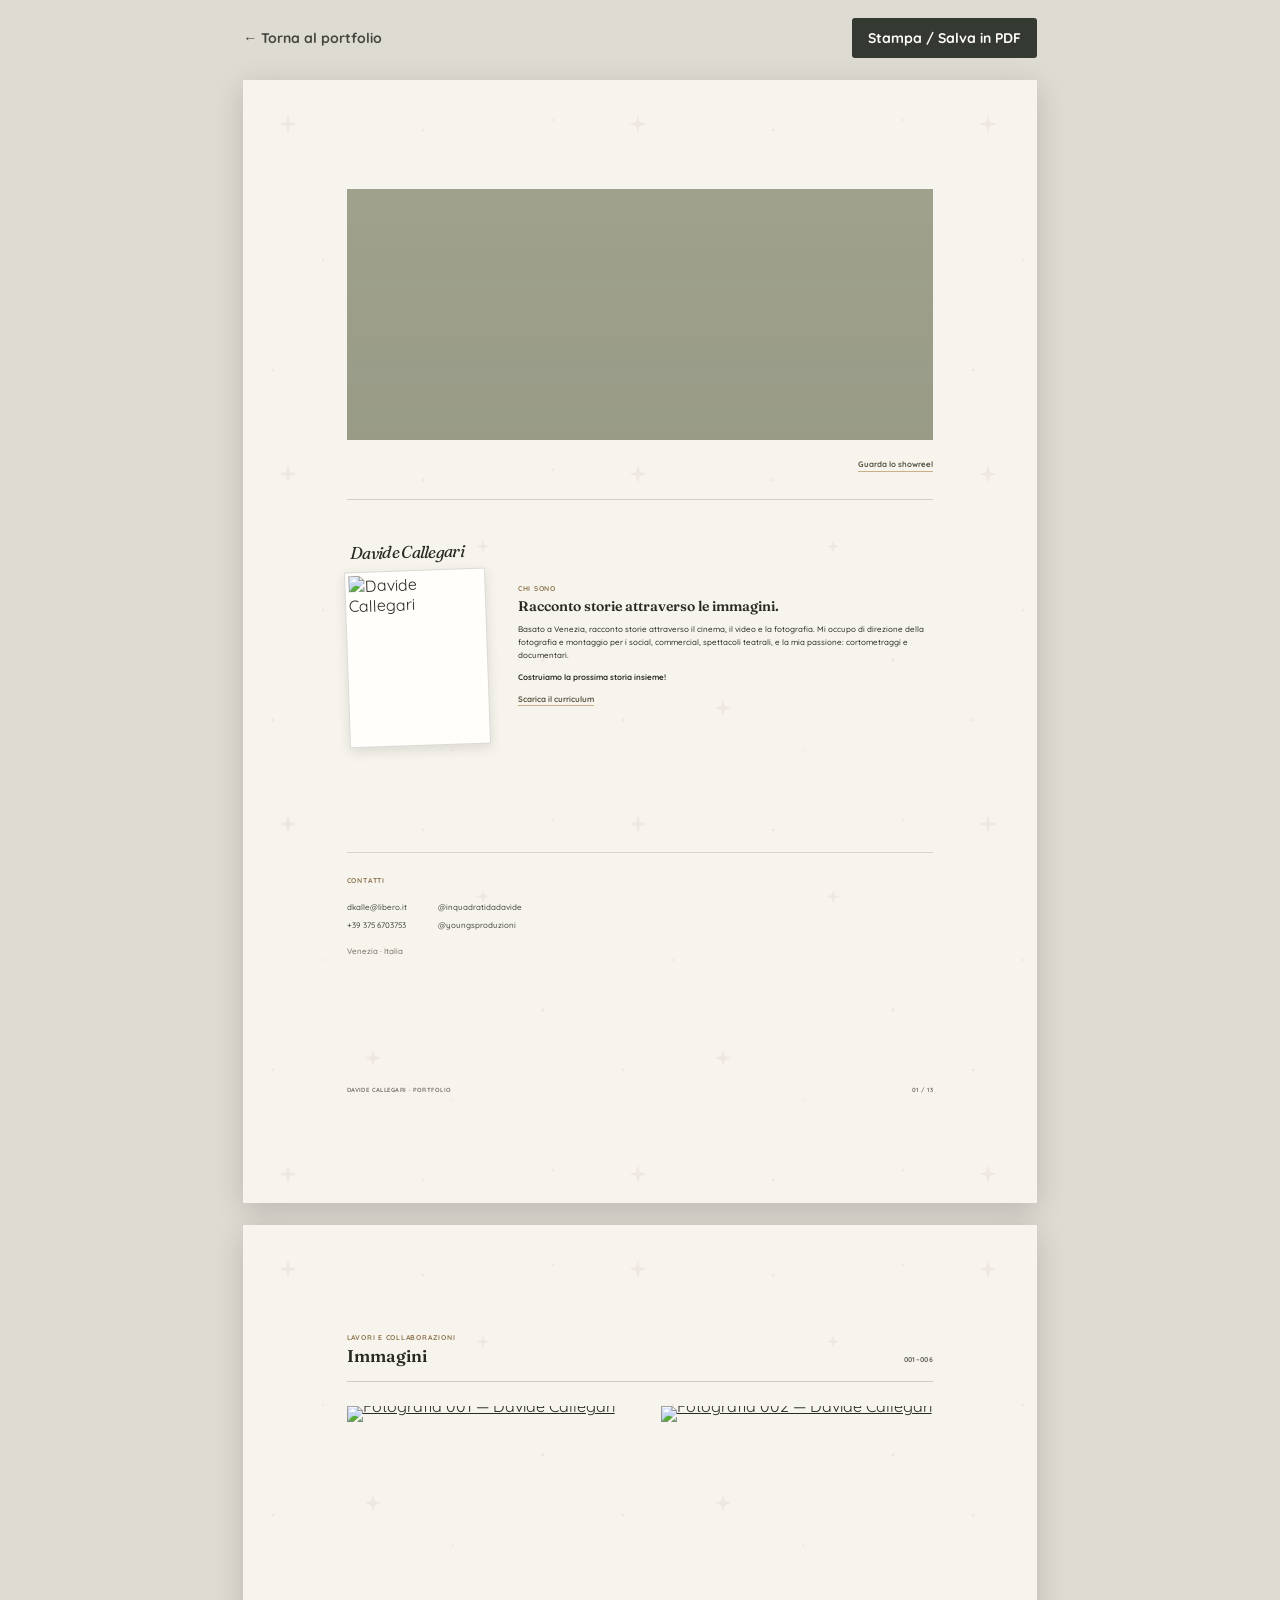
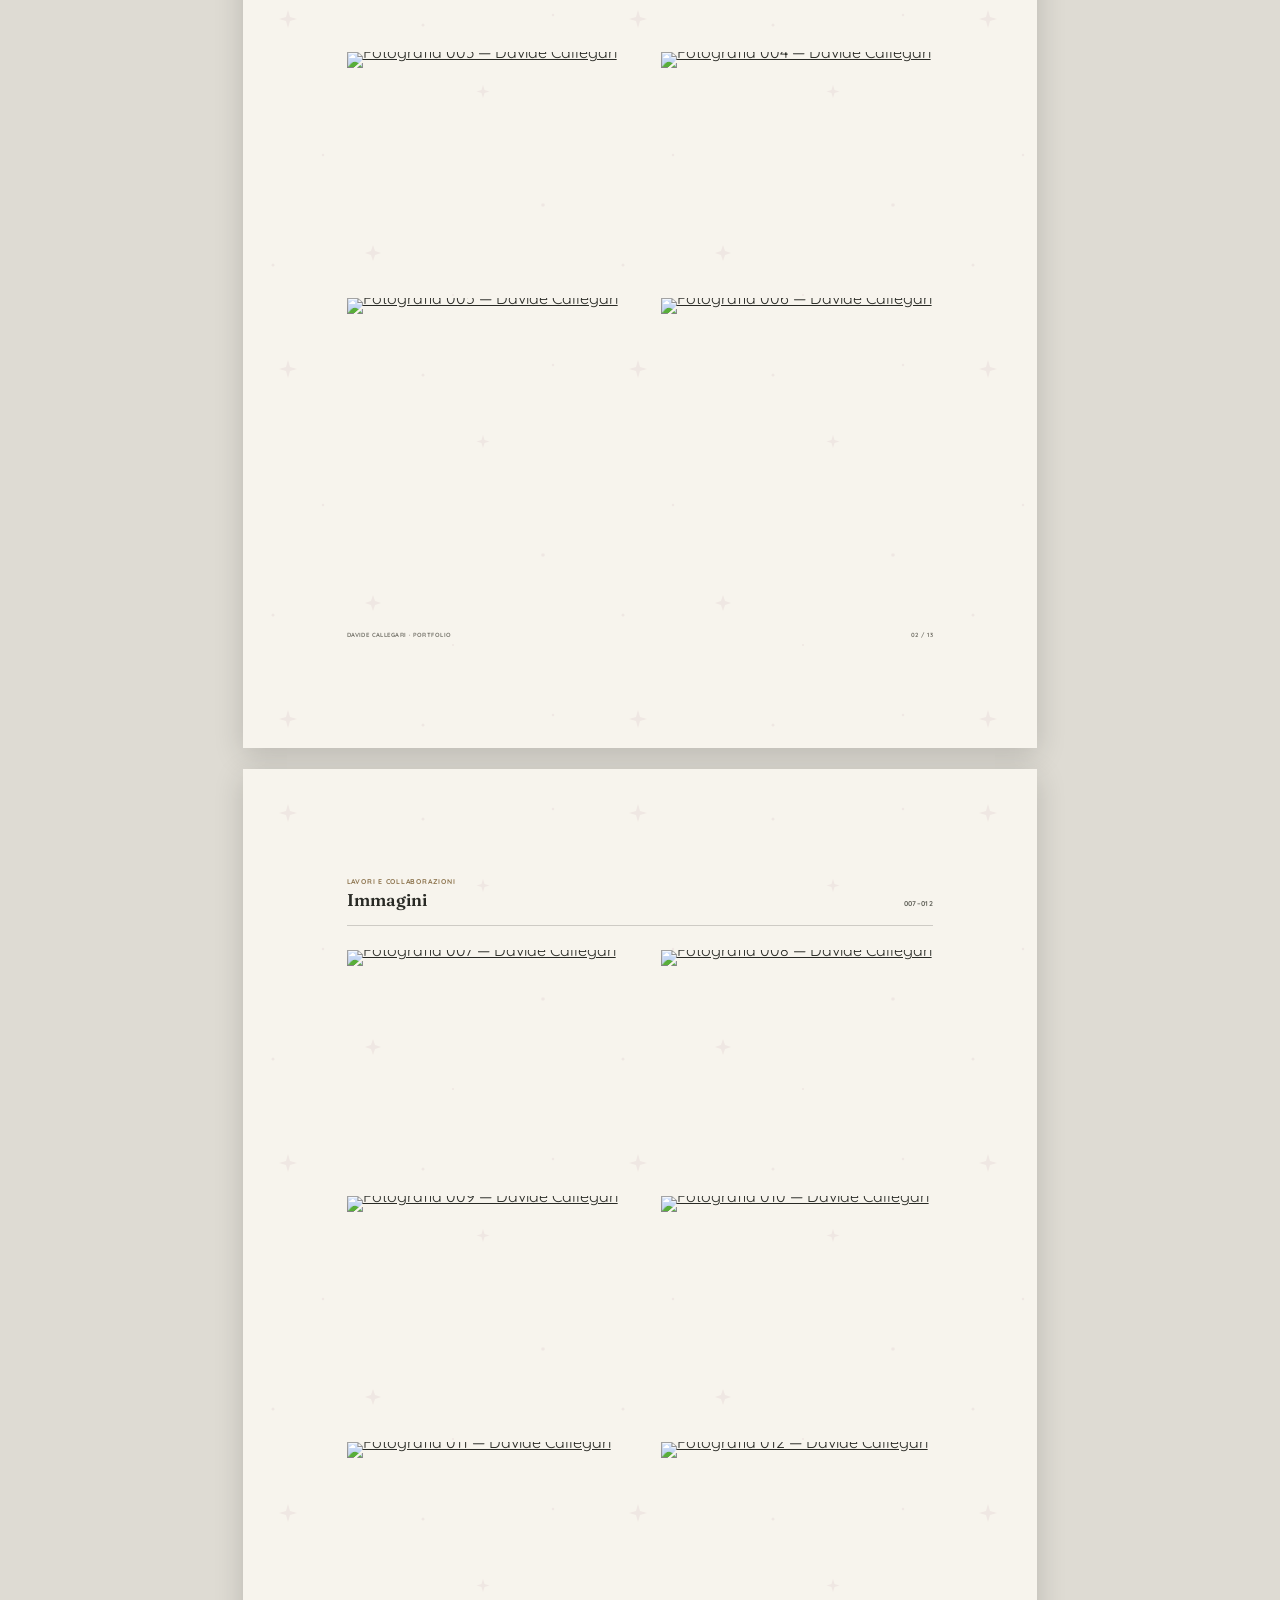
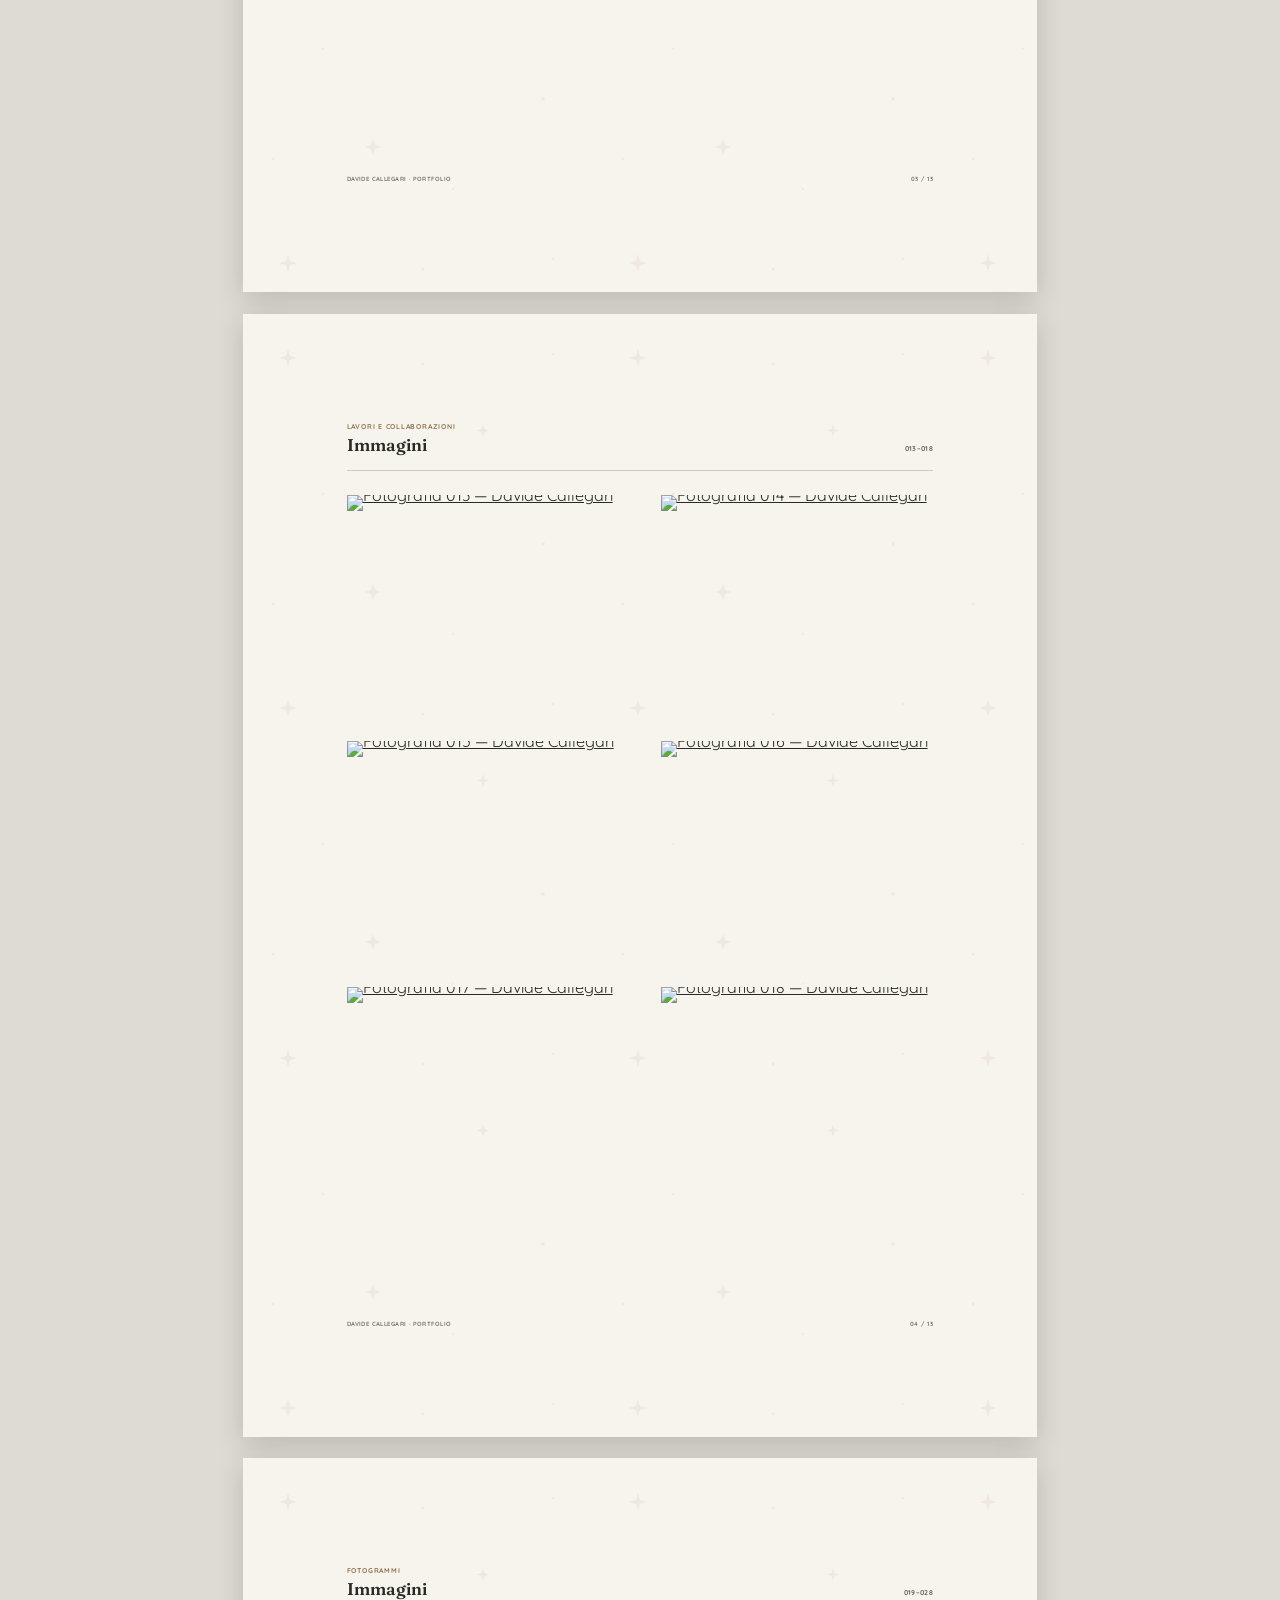
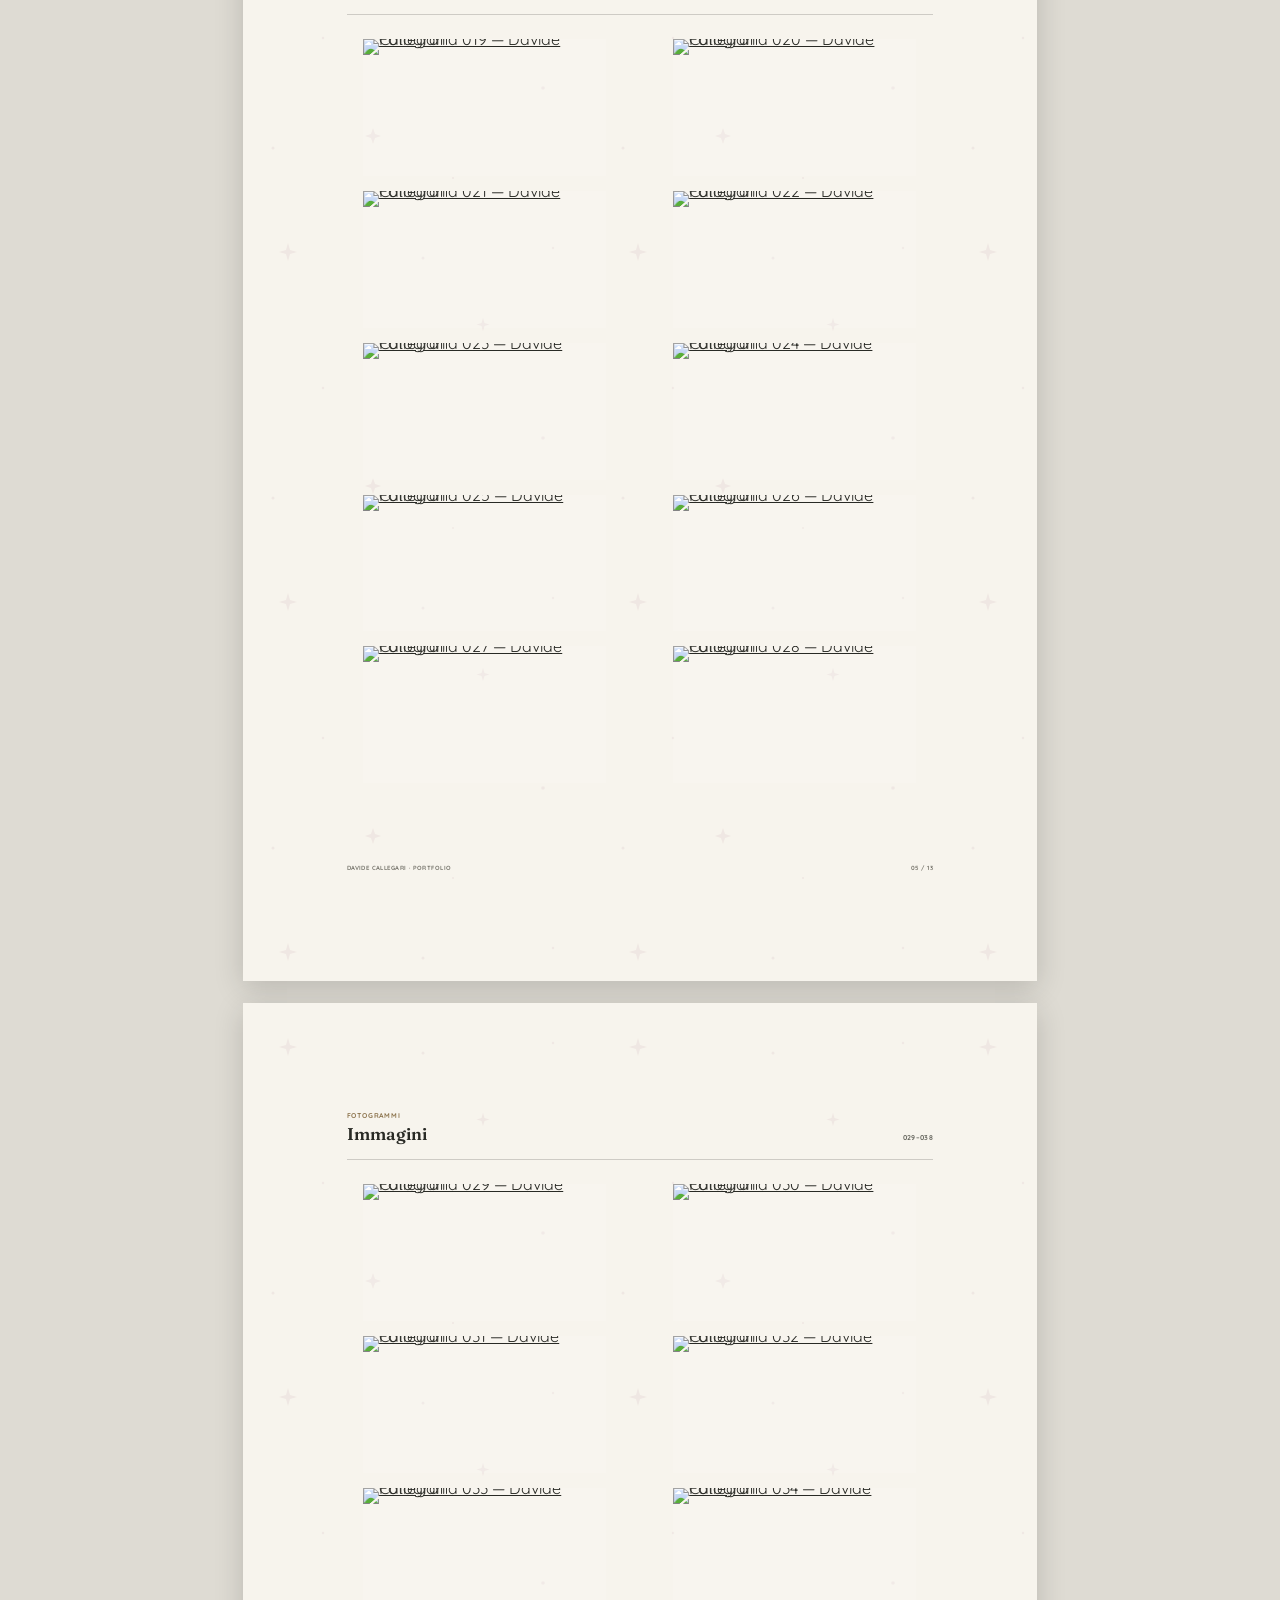
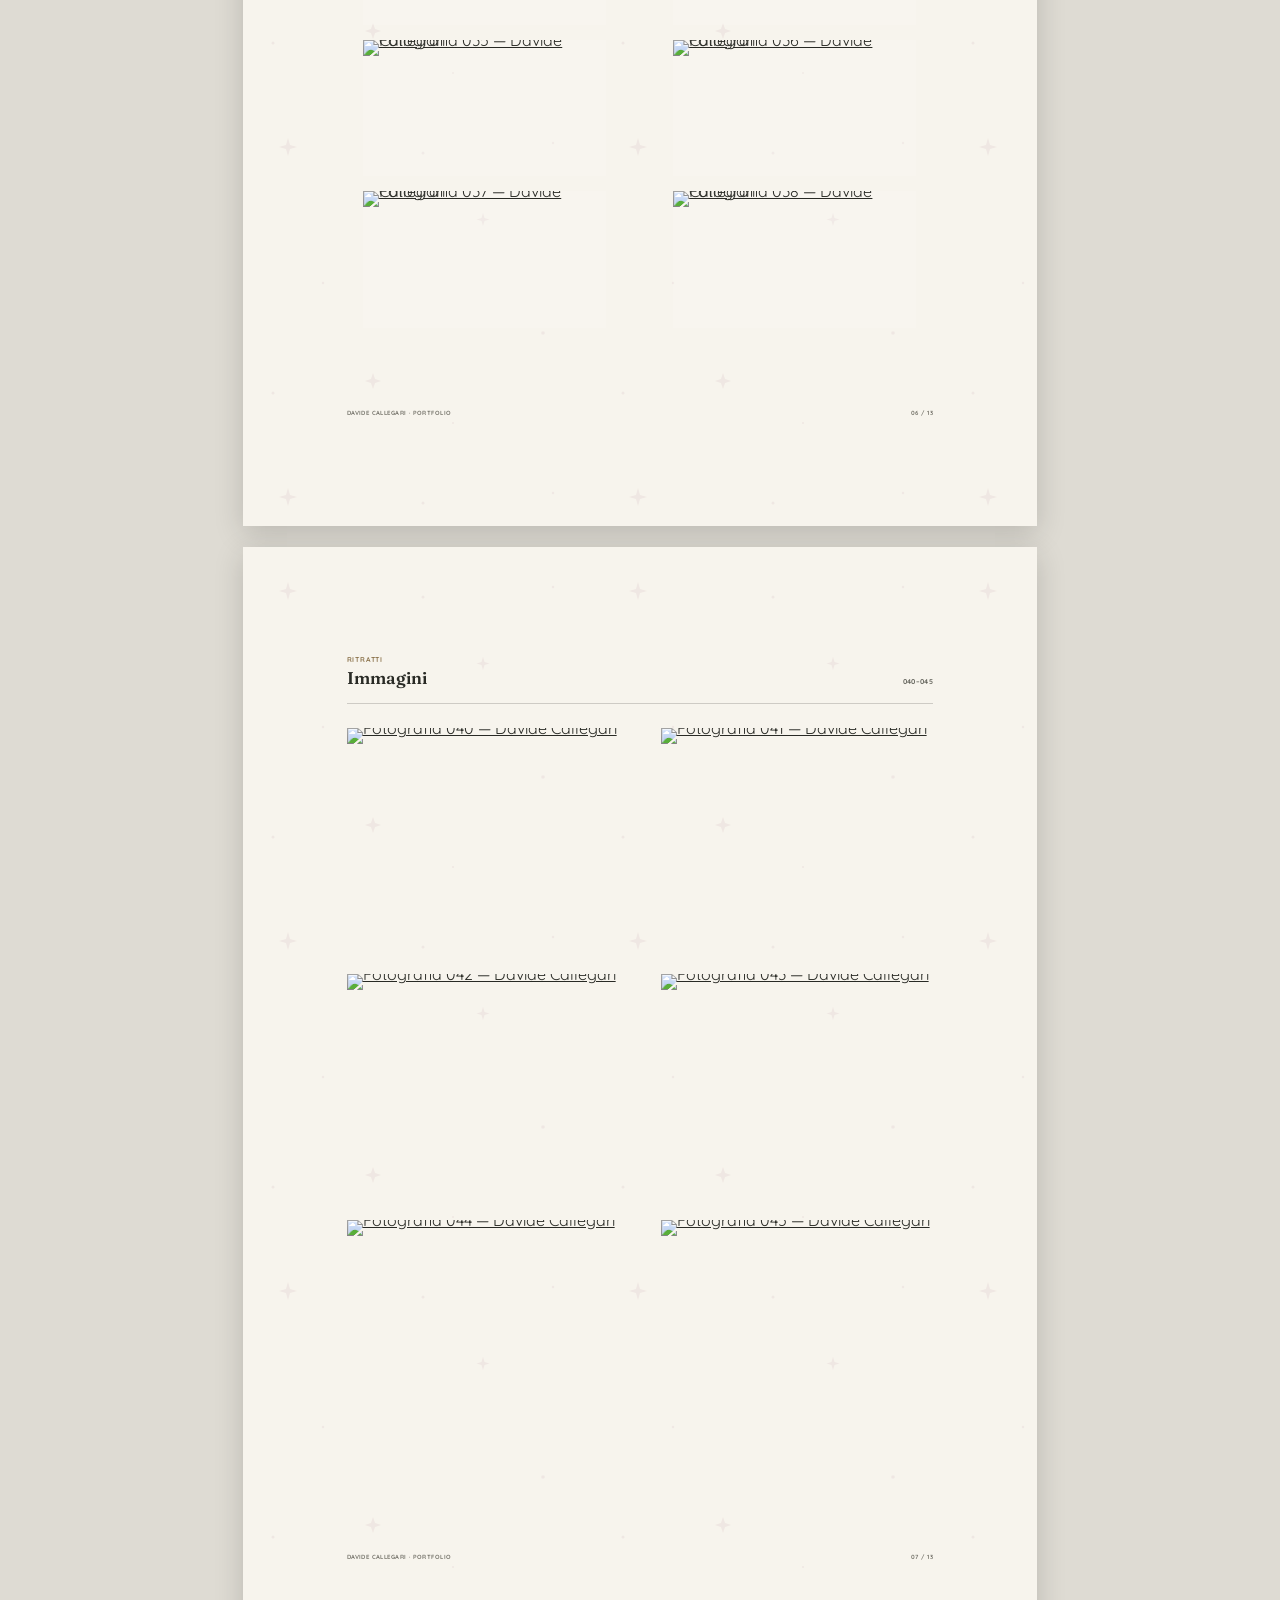
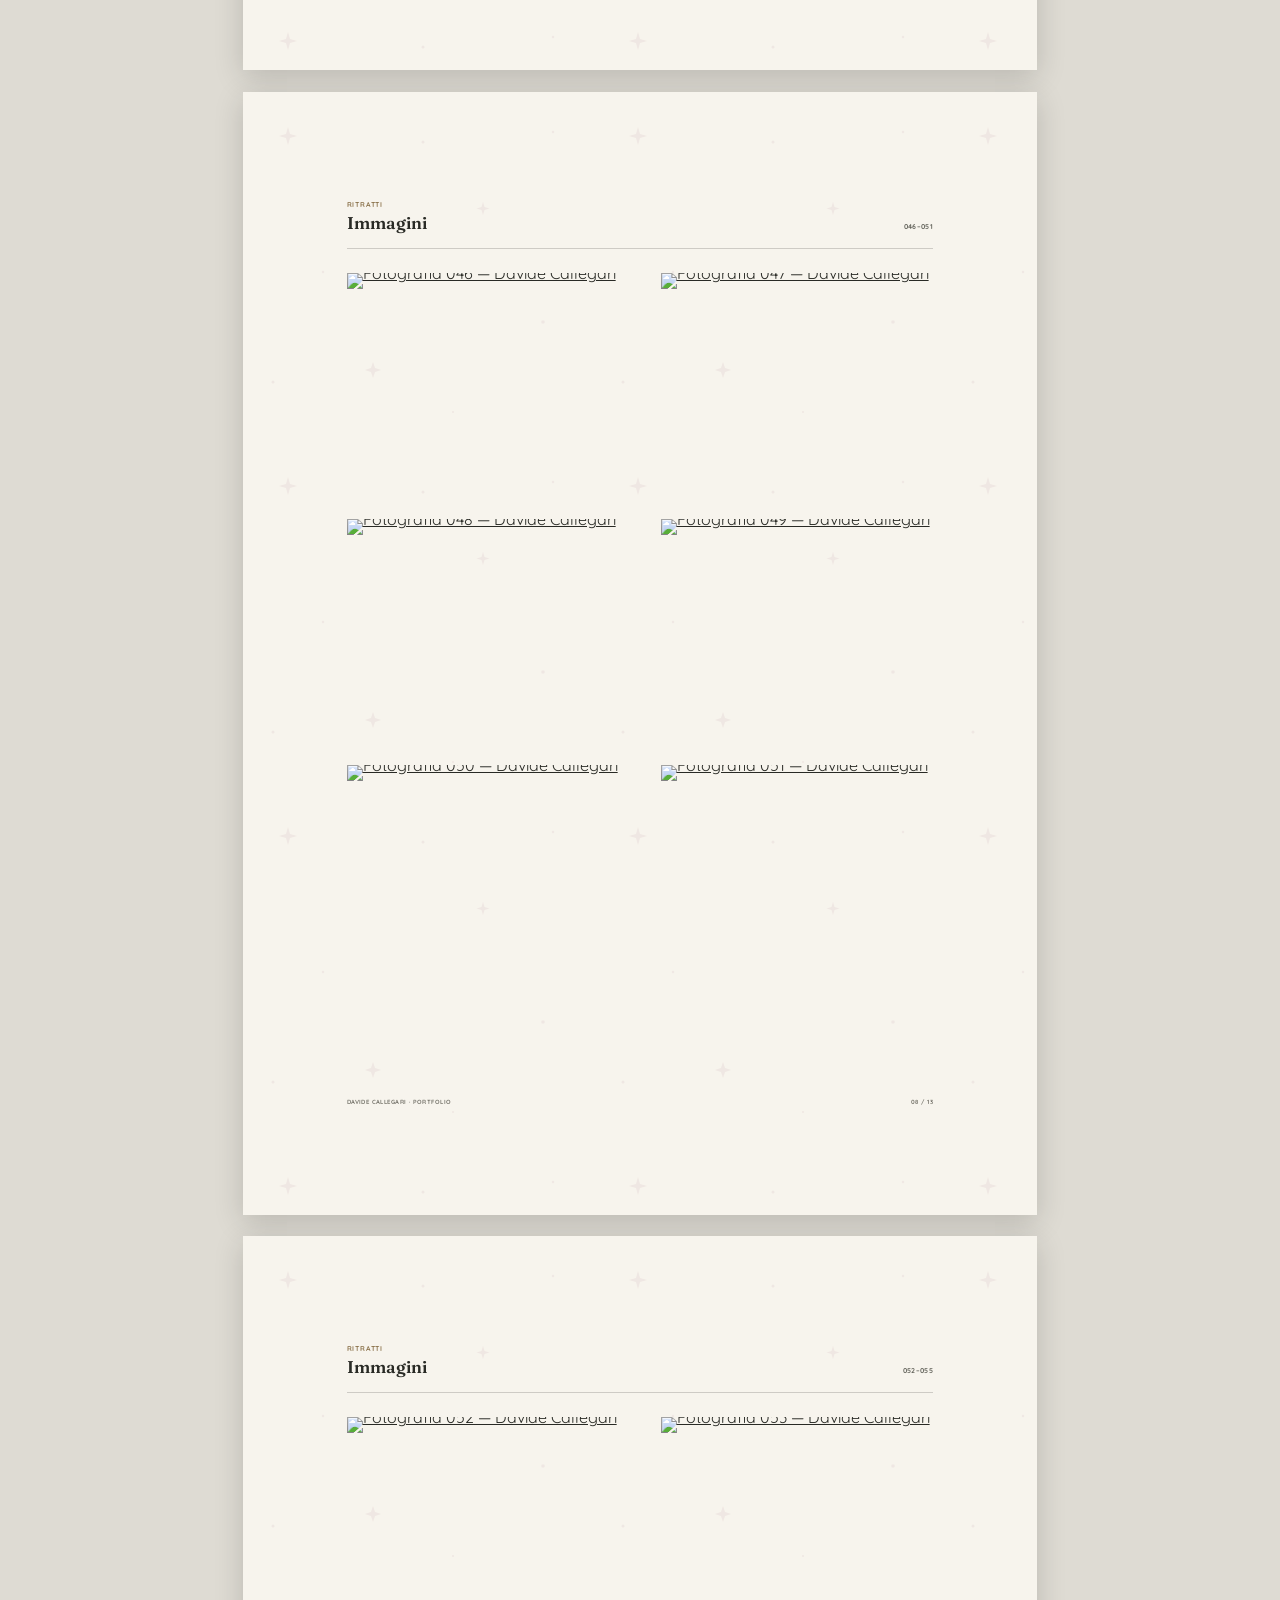
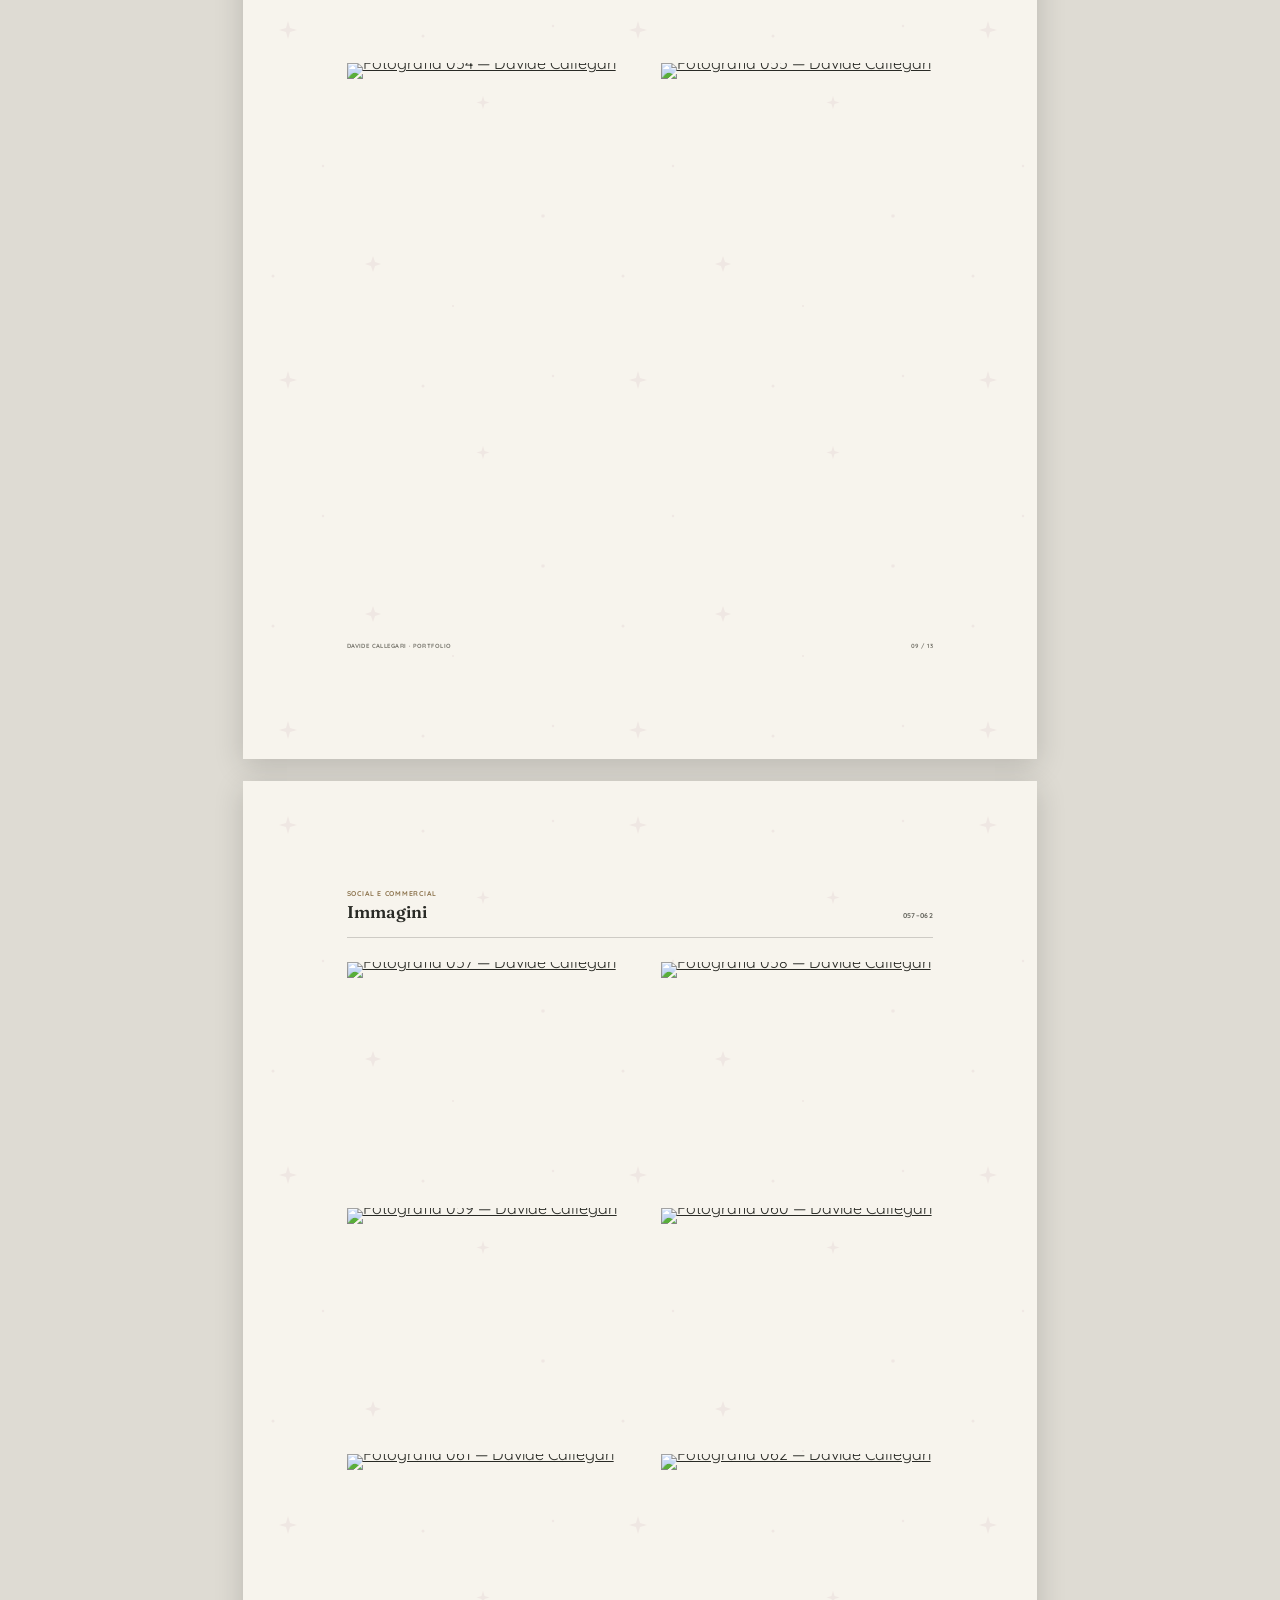
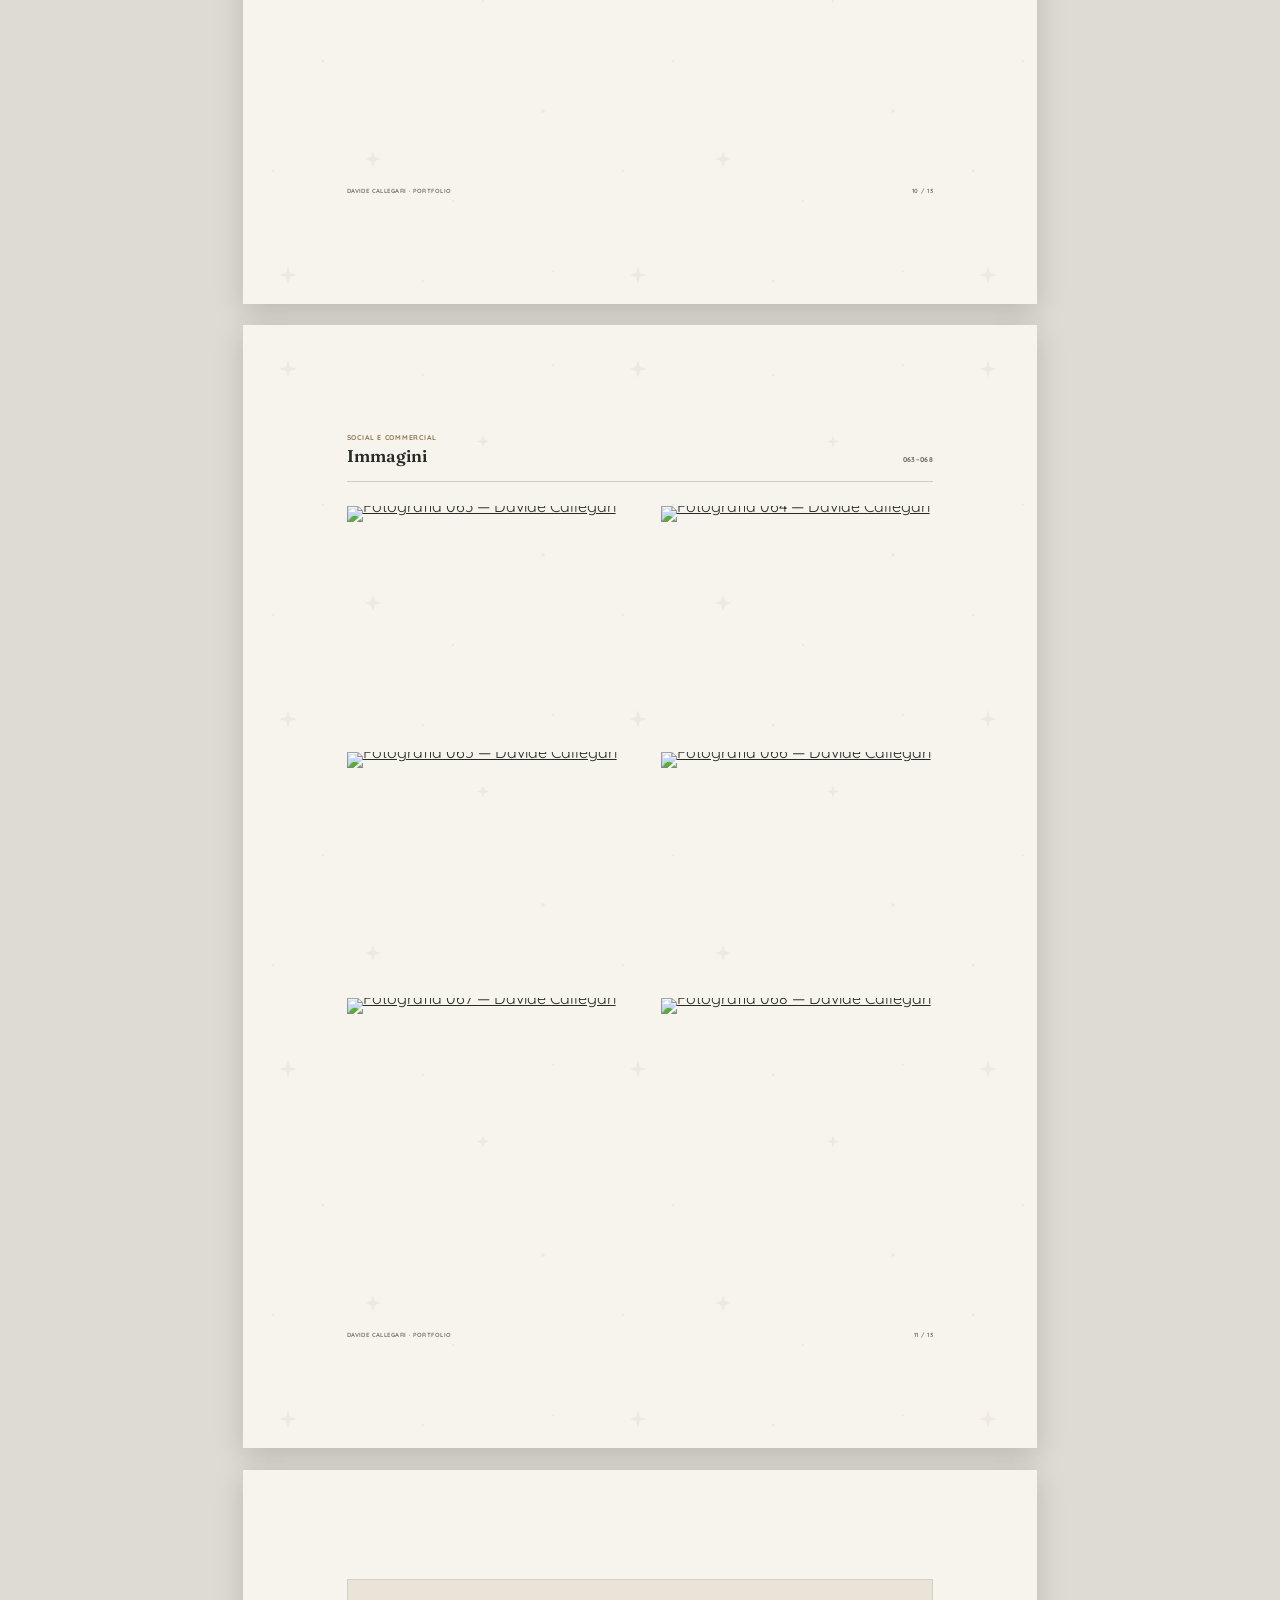
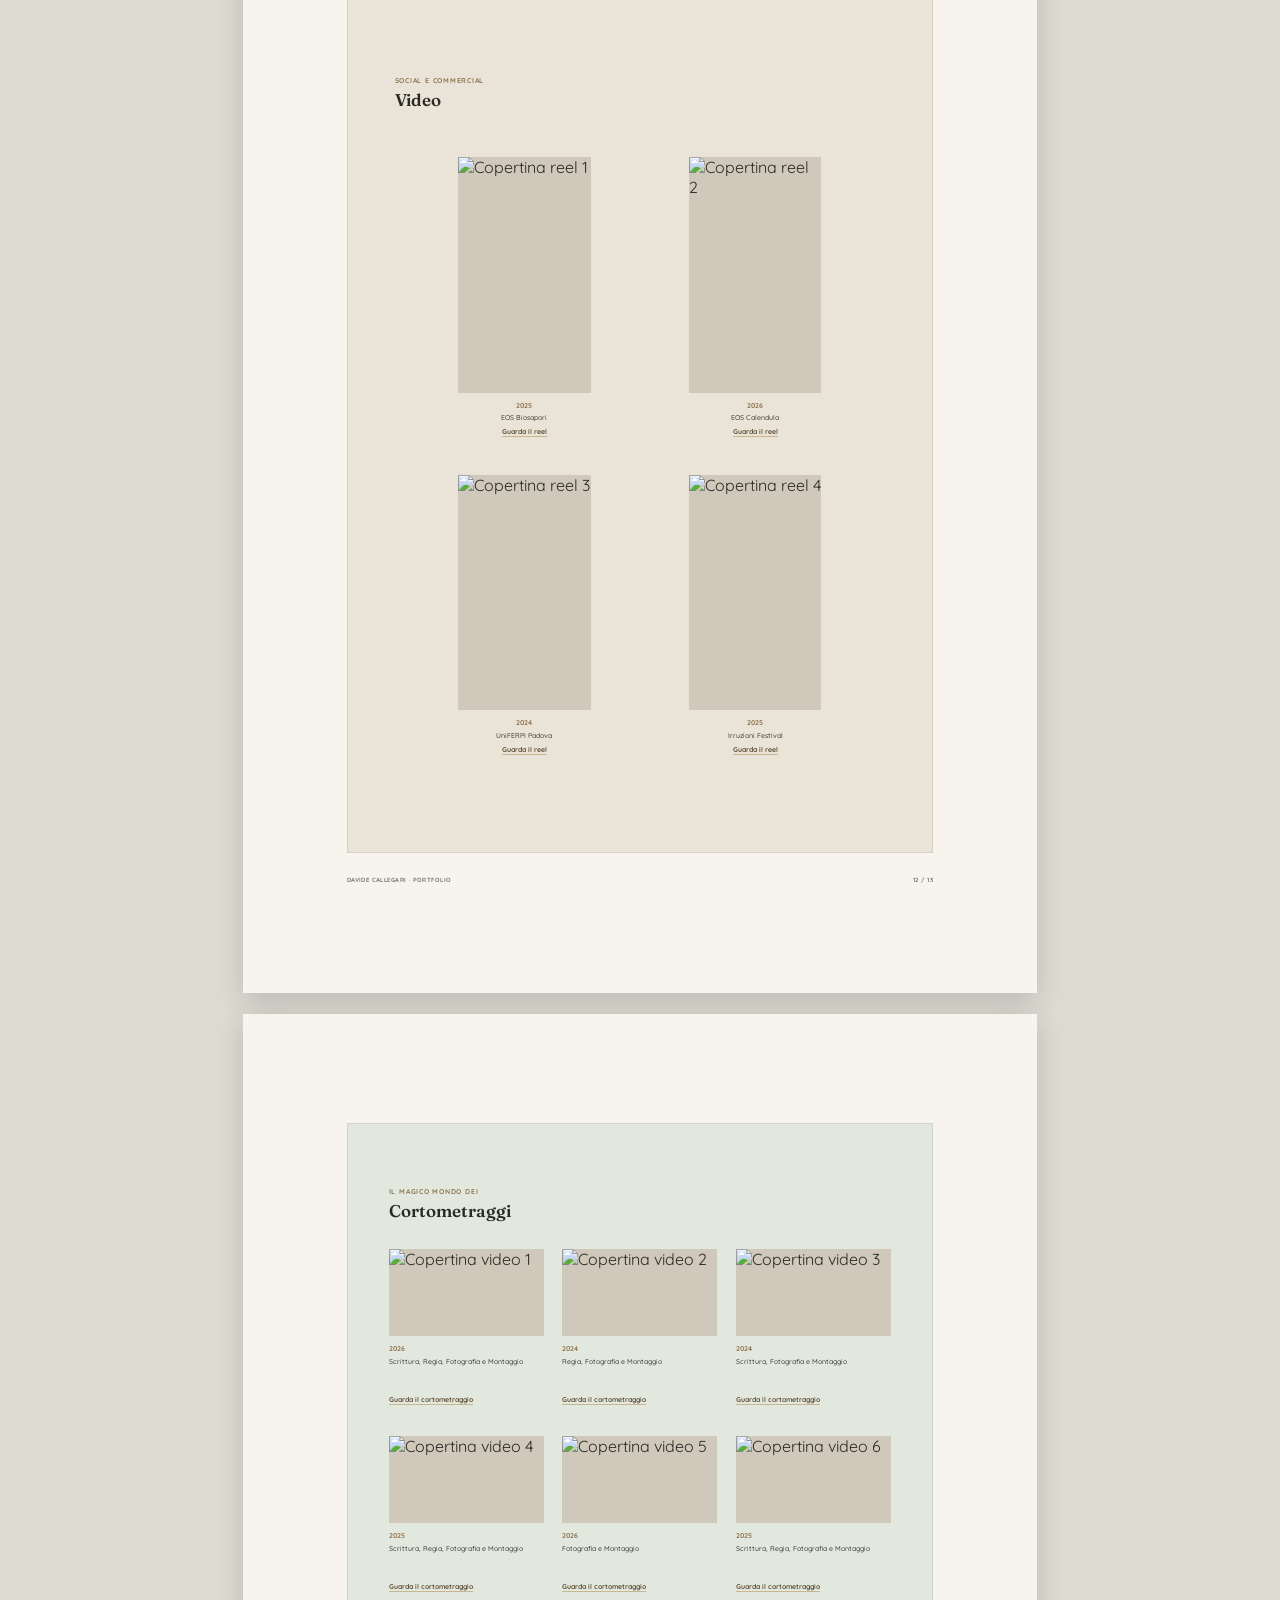
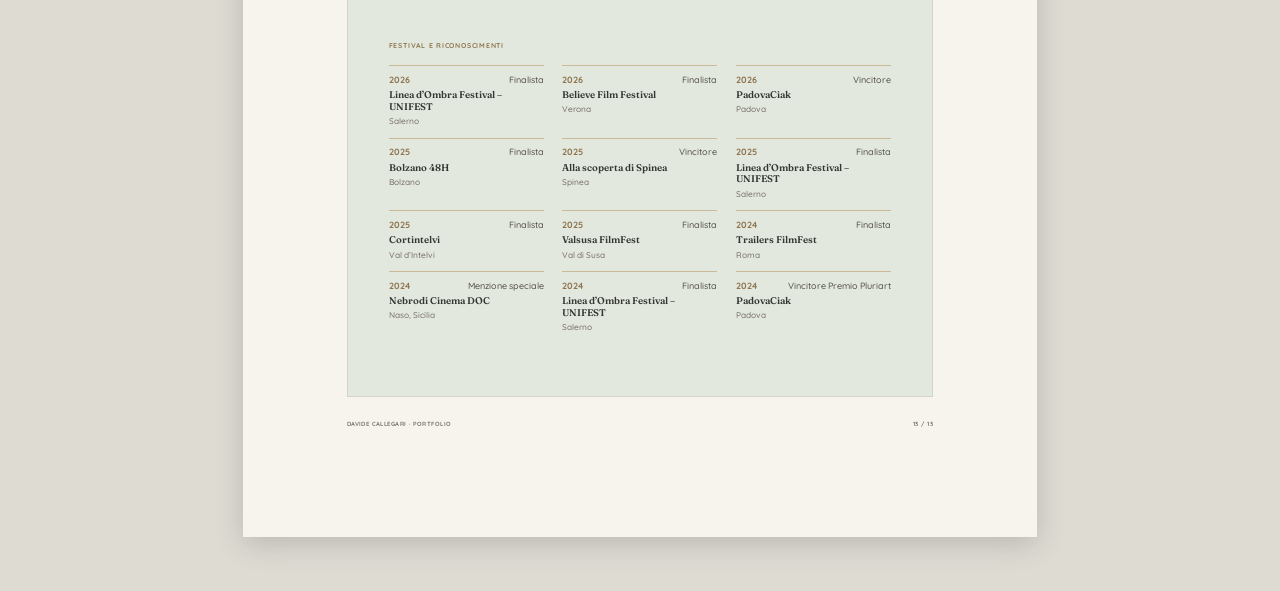
==== portfolio.html @ f1caa90c "Add files via upload" ====
<!DOCTYPE html>

<html lang="it"><head><meta charset="utf-8"/><meta content="width=device-width, initial-scale=1.0" name="viewport"/><meta content="#F7F4ED" name="theme-color"/><meta content="Portfolio di Davide Callegari — filmmaker, videomaker e fotografo." name="description"/><title>Davide Callegari — Portfolio</title><link href="https://fonts.googleapis.com" rel="preconnect"/><link crossorigin="" href="https://fonts.gstatic.com" rel="preconnect"/><link href="https://fonts.googleapis.com/css2?family=Fraunces:ital,opsz,wght@0,9..144,400;0,9..144,600;1,9..144,400&amp;family=Quicksand:wght@500;700&amp;display=swap" rel="stylesheet"/><link href="portfolio.css" rel="stylesheet"/></head><body><nav aria-label="Azioni documento" class="screen-toolbar"><a class="back-link" href="index.html">← Torna al portfolio</a><button class="print-button" onclick="window.print()" type="button">Stampa / Salva in PDF</button></nav><main class="portfolio-document"><article class="pdf-page cover-page"><div class="page-content">
<header aria-label="Immagine di copertina" class="cover-banner" role="img"></header>
<div class="showreel-row"><a class="text-link showreel-link" href="https://www.youtube.com/watch?v=4aja6p8wSnA" rel="noopener noreferrer" target="_blank">Guarda lo showreel</a></div>
<section aria-labelledby="bio-title" class="bio-block"><div class="bio-photo-wrap"><h1 class="photo-signature">Davide Callegari</h1><div class="bio-photo"><img alt="Davide Callegari" decoding="async" height="750" src="img/webp/profile.webp" width="600"/></div></div><div class="bio-copy"><p class="eyebrow">Chi sono</p><h2 id="bio-title">Racconto storie attraverso le immagini.</h2><p>Basato a Venezia, racconto storie attraverso il cinema, il video e la fotografia. Mi occupo di direzione della fotografia e montaggio per i social, commercial, spettacoli teatrali, e la mia passione: cortometraggi e documentari.</p><p class="bio-callout">Costruiamo la prossima storia insieme!</p><div class="document-links"><a class="text-link" href="https://davidecallegari.github.io/Portfolio/Davide_Callegari_CV.pdf" rel="noopener noreferrer" target="_blank">Scarica il curriculum</a></div></div></section>
<section aria-label="Contatti" class="cover-contacts"><p class="eyebrow">contatti</p><div class="contact-columns"><div class="contact-column contact-column-primary"><a href="mailto:dkalle@libero.it">dkalle@libero.it</a><a href="tel:+393756703753">+39 375 6703753</a><span class="contact-location">Venezia · Italia</span></div><div class="contact-column contact-column-social"><a href="https://instagram.com/inquadratidadavide" rel="noopener noreferrer" target="_blank">@inquadratidadavide</a><a href="https://instagram.com/youngsproduzioni" rel="noopener noreferrer" target="_blank">@youngsproduzioni</a></div></div></section>
<footer aria-label="Numero pagina" class="page-meta"><span>DAVIDE CALLEGARI · PORTFOLIO</span><span>01 / 13</span></footer></div></article><article class="pdf-page photo-page"><div class="page-content"><header class="section-heading"><div><p class="eyebrow">Lavori e collaborazioni</p><h2>Immagini</h2></div><span class="range-label">001–006</span></header><div class="photo-grid"><a aria-label="Apri la fotografia 001 in alta risoluzione" class="photo-link" href="https://davidecallegari.github.io/Portfolio/img/img001.jpg" rel="noopener noreferrer" target="_blank"><img alt="Fotografia 001 — Davide Callegari" decoding="async" height="533" loading="eager" src="https://davidecallegari.github.io/Portfolio/img/webp/img001.webp" width="800"/></a><a aria-label="Apri la fotografia 002 in alta risoluzione" class="photo-link" href="https://davidecallegari.github.io/Portfolio/img/img002.jpg" rel="noopener noreferrer" target="_blank"><img alt="Fotografia 002 — Davide Callegari" decoding="async" height="450" loading="eager" src="https://davidecallegari.github.io/Portfolio/img/webp/img002.webp" width="800"/></a><a aria-label="Apri la fotografia 003 in alta risoluzione" class="photo-link" href="https://davidecallegari.github.io/Portfolio/img/img003.jpg" rel="noopener noreferrer" target="_blank"><img alt="Fotografia 003 — Davide Callegari" decoding="async" height="800" loading="eager" src="https://davidecallegari.github.io/Portfolio/img/webp/img003.webp" width="800"/></a><a aria-label="Apri la fotografia 004 in alta risoluzione" class="photo-link" href="https://davidecallegari.github.io/Portfolio/img/img004.jpg" rel="noopener noreferrer" target="_blank"><img alt="Fotografia 004 — Davide Callegari" decoding="async" height="533" loading="eager" src="https://davidecallegari.github.io/Portfolio/img/webp/img004.webp" width="800"/></a><a aria-label="Apri la fotografia 005 in alta risoluzione" class="photo-link" href="https://davidecallegari.github.io/Portfolio/img/img005.jpg" rel="noopener noreferrer" target="_blank"><img alt="Fotografia 005 — Davide Callegari" decoding="async" height="533" loading="eager" src="https://davidecallegari.github.io/Portfolio/img/webp/img005.webp" width="800"/></a><a aria-label="Apri la fotografia 006 in alta risoluzione" class="photo-link" href="https://davidecallegari.github.io/Portfolio/img/img006.jpg" rel="noopener noreferrer" target="_blank"><img alt="Fotografia 006 — Davide Callegari" decoding="async" height="533" loading="eager" src="https://davidecallegari.github.io/Portfolio/img/webp/img006.webp" width="800"/></a></div><footer aria-label="Numero pagina" class="page-meta"><span>DAVIDE CALLEGARI · PORTFOLIO</span><span>02 / 13</span></footer></div></article><article class="pdf-page photo-page"><div class="page-content"><header class="section-heading"><div><p class="eyebrow">Lavori e collaborazioni</p><h2>Immagini</h2></div><span class="range-label">007–012</span></header><div class="photo-grid"><a aria-label="Apri la fotografia 007 in alta risoluzione" class="photo-link" href="https://davidecallegari.github.io/Portfolio/img/img007.jpg" rel="noopener noreferrer" target="_blank"><img alt="Fotografia 007 — Davide Callegari" decoding="async" height="533" loading="eager" src="https://davidecallegari.github.io/Portfolio/img/webp/img007.webp" width="800"/></a><a aria-label="Apri la fotografia 008 in alta risoluzione" class="photo-link" href="https://davidecallegari.github.io/Portfolio/img/img008.jpg" rel="noopener noreferrer" target="_blank"><img alt="Fotografia 008 — Davide Callegari" decoding="async" height="533" loading="eager" src="https://davidecallegari.github.io/Portfolio/img/webp/img008.webp" width="800"/></a><a aria-label="Apri la fotografia 009 in alta risoluzione" class="photo-link" href="https://davidecallegari.github.io/Portfolio/img/img009.jpg" rel="noopener noreferrer" target="_blank"><img alt="Fotografia 009 — Davide Callegari" decoding="async" height="533" loading="eager" src="https://davidecallegari.github.io/Portfolio/img/webp/img009.webp" width="800"/></a><a aria-label="Apri la fotografia 010 in alta risoluzione" class="photo-link" href="https://davidecallegari.github.io/Portfolio/img/img010.jpg" rel="noopener noreferrer" target="_blank"><img alt="Fotografia 010 — Davide Callegari" decoding="async" height="533" loading="eager" src="https://davidecallegari.github.io/Portfolio/img/webp/img010.webp" width="800"/></a><a aria-label="Apri la fotografia 011 in alta risoluzione" class="photo-link" href="https://davidecallegari.github.io/Portfolio/img/img011.jpg" rel="noopener noreferrer" target="_blank"><img alt="Fotografia 011 — Davide Callegari" decoding="async" height="533" loading="eager" src="https://davidecallegari.github.io/Portfolio/img/webp/img011.webp" width="800"/></a><a aria-label="Apri la fotografia 012 in alta risoluzione" class="photo-link" href="https://davidecallegari.github.io/Portfolio/img/img012.jpg" rel="noopener noreferrer" target="_blank"><img alt="Fotografia 012 — Davide Callegari" decoding="async" height="533" loading="eager" src="https://davidecallegari.github.io/Portfolio/img/webp/img012.webp" width="800"/></a></div><footer aria-label="Numero pagina" class="page-meta"><span>DAVIDE CALLEGARI · PORTFOLIO</span><span>03 / 13</span></footer></div></article><article class="pdf-page photo-page"><div class="page-content"><header class="section-heading"><div><p class="eyebrow">Lavori e collaborazioni</p><h2>Immagini</h2></div><span class="range-label">013–018</span></header><div class="photo-grid"><a aria-label="Apri la fotografia 013 in alta risoluzione" class="photo-link" href="https://davidecallegari.github.io/Portfolio/img/img013.jpg" rel="noopener noreferrer" target="_blank"><img alt="Fotografia 013 — Davide Callegari" decoding="async" height="800" loading="eager" src="https://davidecallegari.github.io/Portfolio/img/webp/img013.webp" width="533"/></a><a aria-label="Apri la fotografia 014 in alta risoluzione" class="photo-link" href="https://davidecallegari.github.io/Portfolio/img/img014.jpg" rel="noopener noreferrer" target="_blank"><img alt="Fotografia 014 — Davide Callegari" decoding="async" height="800" loading="eager" src="https://davidecallegari.github.io/Portfolio/img/webp/img014.webp" width="533"/></a><a aria-label="Apri la fotografia 015 in alta risoluzione" class="photo-link" href="https://davidecallegari.github.io/Portfolio/img/img015.jpg" rel="noopener noreferrer" target="_blank"><img alt="Fotografia 015 — Davide Callegari" decoding="async" height="533" loading="eager" src="https://davidecallegari.github.io/Portfolio/img/webp/img015.webp" width="800"/></a><a aria-label="Apri la fotografia 016 in alta risoluzione" class="photo-link" href="https://davidecallegari.github.io/Portfolio/img/img016.jpg" rel="noopener noreferrer" target="_blank"><img alt="Fotografia 016 — Davide Callegari" decoding="async" height="533" loading="eager" src="https://davidecallegari.github.io/Portfolio/img/webp/img016.webp" width="800"/></a><a aria-label="Apri la fotografia 017 in alta risoluzione" class="photo-link" href="https://davidecallegari.github.io/Portfolio/img/img017.jpg" rel="noopener noreferrer" target="_blank"><img alt="Fotografia 017 — Davide Callegari" decoding="async" height="640" loading="eager" src="https://davidecallegari.github.io/Portfolio/img/webp/img017.webp" width="800"/></a><a aria-label="Apri la fotografia 018 in alta risoluzione" class="photo-link" href="https://davidecallegari.github.io/Portfolio/img/img018.jpg" rel="noopener noreferrer" target="_blank"><img alt="Fotografia 018 — Davide Callegari" decoding="async" height="800" loading="eager" src="https://davidecallegari.github.io/Portfolio/img/webp/img018.webp" width="640"/></a></div><footer aria-label="Numero pagina" class="page-meta"><span>DAVIDE CALLEGARI · PORTFOLIO</span><span>04 / 13</span></footer></div></article><article class="pdf-page photo-page"><div class="page-content"><header class="section-heading"><div><p class="eyebrow">Fotogrammi</p><h2>Immagini</h2></div><span class="range-label">019–028</span></header><div class="photogram-grid"><a aria-label="Apri la fotografia 019 in alta risoluzione" class="photo-link" href="https://davidecallegari.github.io/Portfolio/img/img019.jpg" rel="noopener noreferrer" target="_blank"><img alt="Fotografia 019 — Davide Callegari" decoding="async" height="450" loading="eager" src="https://davidecallegari.github.io/Portfolio/img/webp/img019.webp" width="800"/></a><a aria-label="Apri la fotografia 020 in alta risoluzione" class="photo-link" href="https://davidecallegari.github.io/Portfolio/img/img020.jpg" rel="noopener noreferrer" target="_blank"><img alt="Fotografia 020 — Davide Callegari" decoding="async" height="450" loading="eager" src="https://davidecallegari.github.io/Portfolio/img/webp/img020.webp" width="800"/></a><a aria-label="Apri la fotografia 021 in alta risoluzione" class="photo-link" href="https://davidecallegari.github.io/Portfolio/img/img021.jpg" rel="noopener noreferrer" target="_blank"><img alt="Fotografia 021 — Davide Callegari" decoding="async" height="450" loading="eager" src="https://davidecallegari.github.io/Portfolio/img/webp/img021.webp" width="800"/></a><a aria-label="Apri la fotografia 022 in alta risoluzione" class="photo-link" href="https://davidecallegari.github.io/Portfolio/img/img022.jpg" rel="noopener noreferrer" target="_blank"><img alt="Fotografia 022 — Davide Callegari" decoding="async" height="335" loading="eager" src="https://davidecallegari.github.io/Portfolio/img/webp/img022.webp" width="800"/></a><a aria-label="Apri la fotografia 023 in alta risoluzione" class="photo-link" href="https://davidecallegari.github.io/Portfolio/img/img023.jpg" rel="noopener noreferrer" target="_blank"><img alt="Fotografia 023 — Davide Callegari" decoding="async" height="335" loading="eager" src="https://davidecallegari.github.io/Portfolio/img/webp/img023.webp" width="800"/></a><a aria-label="Apri la fotografia 024 in alta risoluzione" class="photo-link" href="https://davidecallegari.github.io/Portfolio/img/img024.jpg" rel="noopener noreferrer" target="_blank"><img alt="Fotografia 024 — Davide Callegari" decoding="async" height="335" loading="eager" src="https://davidecallegari.github.io/Portfolio/img/webp/img024.webp" width="800"/></a><a aria-label="Apri la fotografia 025 in alta risoluzione" class="photo-link" href="https://davidecallegari.github.io/Portfolio/img/img025.jpg" rel="noopener noreferrer" target="_blank"><img alt="Fotografia 025 — Davide Callegari" decoding="async" height="335" loading="eager" src="https://davidecallegari.github.io/Portfolio/img/webp/img025.webp" width="800"/></a><a aria-label="Apri la fotografia 026 in alta risoluzione" class="photo-link" href="https://davidecallegari.github.io/Portfolio/img/img026.jpg" rel="noopener noreferrer" target="_blank"><img alt="Fotografia 026 — Davide Callegari" decoding="async" height="335" loading="eager" src="https://davidecallegari.github.io/Portfolio/img/webp/img026.webp" width="800"/></a><a aria-label="Apri la fotografia 027 in alta risoluzione" class="photo-link" href="https://davidecallegari.github.io/Portfolio/img/img027.jpg" rel="noopener noreferrer" target="_blank"><img alt="Fotografia 027 — Davide Callegari" decoding="async" height="335" loading="eager" src="https://davidecallegari.github.io/Portfolio/img/webp/img027.webp" width="800"/></a><a aria-label="Apri la fotografia 028 in alta risoluzione" class="photo-link" href="https://davidecallegari.github.io/Portfolio/img/img028.jpg" rel="noopener noreferrer" target="_blank"><img alt="Fotografia 028 — Davide Callegari" decoding="async" height="422" loading="eager" src="https://davidecallegari.github.io/Portfolio/img/webp/img028.webp" width="800"/></a></div><footer aria-label="Numero pagina" class="page-meta"><span>DAVIDE CALLEGARI · PORTFOLIO</span><span>05 / 13</span></footer></div></article><article class="pdf-page photo-page"><div class="page-content"><header class="section-heading"><div><p class="eyebrow">Fotogrammi</p><h2>Immagini</h2></div><span class="range-label">029–039</span></header><div class="photogram-grid"><a aria-label="Apri la fotografia 029 in alta risoluzione" class="photo-link" href="https://davidecallegari.github.io/Portfolio/img/img029.jpg" rel="noopener noreferrer" target="_blank"><img alt="Fotografia 029 — Davide Callegari" decoding="async" height="422" loading="eager" src="https://davidecallegari.github.io/Portfolio/img/webp/img029.webp" width="800"/></a><a aria-label="Apri la fotografia 030 in alta risoluzione" class="photo-link" href="https://davidecallegari.github.io/Portfolio/img/img030.jpg" rel="noopener noreferrer" target="_blank"><img alt="Fotografia 030 — Davide Callegari" decoding="async" height="422" loading="eager" src="https://davidecallegari.github.io/Portfolio/img/webp/img030.webp" width="800"/></a><a aria-label="Apri la fotografia 031 in alta risoluzione" class="photo-link" href="https://davidecallegari.github.io/Portfolio/img/img031.jpg" rel="noopener noreferrer" target="_blank"><img alt="Fotografia 031 — Davide Callegari" decoding="async" height="422" loading="eager" src="https://davidecallegari.github.io/Portfolio/img/webp/img031.webp" width="800"/></a><a aria-label="Apri la fotografia 032 in alta risoluzione" class="photo-link" href="https://davidecallegari.github.io/Portfolio/img/img032.jpg" rel="noopener noreferrer" target="_blank"><img alt="Fotografia 032 — Davide Callegari" decoding="async" height="422" loading="eager" src="https://davidecallegari.github.io/Portfolio/img/webp/img032.webp" width="800"/></a><a aria-label="Apri la fotografia 033 in alta risoluzione" class="photo-link" href="https://davidecallegari.github.io/Portfolio/img/img033.jpg" rel="noopener noreferrer" target="_blank"><img alt="Fotografia 033 — Davide Callegari" decoding="async" height="422" loading="eager" src="https://davidecallegari.github.io/Portfolio/img/webp/img033.webp" width="800"/></a><a aria-label="Apri la fotografia 034 in alta risoluzione" class="photo-link" href="https://davidecallegari.github.io/Portfolio/img/img034.jpg" rel="noopener noreferrer" target="_blank"><img alt="Fotografia 034 — Davide Callegari" decoding="async" height="335" loading="eager" src="https://davidecallegari.github.io/Portfolio/img/webp/img034.webp" width="800"/></a><a aria-label="Apri la fotografia 035 in alta risoluzione" class="photo-link" href="https://davidecallegari.github.io/Portfolio/img/img035.jpg" rel="noopener noreferrer" target="_blank"><img alt="Fotografia 035 — Davide Callegari" decoding="async" height="335" loading="eager" src="https://davidecallegari.github.io/Portfolio/img/webp/img035.webp" width="800"/></a><a aria-label="Apri la fotografia 036 in alta risoluzione" class="photo-link" href="https://davidecallegari.github.io/Portfolio/img/img036.jpg" rel="noopener noreferrer" target="_blank"><img alt="Fotografia 036 — Davide Callegari" decoding="async" height="335" loading="eager" src="https://davidecallegari.github.io/Portfolio/img/webp/img036.webp" width="800"/></a><a aria-label="Apri la fotografia 037 in alta risoluzione" class="photo-link" href="https://davidecallegari.github.io/Portfolio/img/img037.jpg" rel="noopener noreferrer" target="_blank"><img alt="Fotografia 037 — Davide Callegari" decoding="async" height="335" loading="eager" src="https://davidecallegari.github.io/Portfolio/img/webp/img037.webp" width="800"/></a><a aria-label="Apri la fotografia 038 in alta risoluzione" class="photo-link" href="https://davidecallegari.github.io/Portfolio/img/img038.jpg" rel="noopener noreferrer" target="_blank"><img alt="Fotografia 038 — Davide Callegari" decoding="async" height="335" loading="eager" src="https://davidecallegari.github.io/Portfolio/img/webp/img038.webp" width="800"/></a><a aria-label="Apri la fotografia 039 in alta risoluzione" class="photo-link" href="https://davidecallegari.github.io/Portfolio/img/img039.jpg" rel="noopener noreferrer" target="_blank"><img alt="Fotografia 039 — Davide Callegari" decoding="async" height="335" loading="eager" src="https://davidecallegari.github.io/Portfolio/img/webp/img039.webp" width="800"/></a></div><footer aria-label="Numero pagina" class="page-meta"><span>DAVIDE CALLEGARI · PORTFOLIO</span><span>06 / 13</span></footer></div></article><article class="pdf-page photo-page"><div class="page-content"><header class="section-heading"><div><p class="eyebrow">Ritratti</p><h2>Immagini</h2></div><span class="range-label">040–045</span></header><div class="photo-grid"><a aria-label="Apri la fotografia 040 in alta risoluzione" class="photo-link" href="https://davidecallegari.github.io/Portfolio/img/img040.jpg" rel="noopener noreferrer" target="_blank"><img alt="Fotografia 040 — Davide Callegari" decoding="async" height="533" loading="eager" src="https://davidecallegari.github.io/Portfolio/img/webp/img040.webp" width="800"/></a><a aria-label="Apri la fotografia 041 in alta risoluzione" class="photo-link" href="https://davidecallegari.github.io/Portfolio/img/img041.jpg" rel="noopener noreferrer" target="_blank"><img alt="Fotografia 041 — Davide Callegari" decoding="async" height="533" loading="eager" src="https://davidecallegari.github.io/Portfolio/img/webp/img041.webp" width="800"/></a><a aria-label="Apri la fotografia 042 in alta risoluzione" class="photo-link" href="https://davidecallegari.github.io/Portfolio/img/img042.jpg" rel="noopener noreferrer" target="_blank"><img alt="Fotografia 042 — Davide Callegari" decoding="async" height="800" loading="eager" src="https://davidecallegari.github.io/Portfolio/img/webp/img042.webp" width="533"/></a><a aria-label="Apri la fotografia 043 in alta risoluzione" class="photo-link" href="https://davidecallegari.github.io/Portfolio/img/img043.jpg" rel="noopener noreferrer" target="_blank"><img alt="Fotografia 043 — Davide Callegari" decoding="async" height="800" loading="eager" src="https://davidecallegari.github.io/Portfolio/img/webp/img043.webp" width="533"/></a><a aria-label="Apri la fotografia 044 in alta risoluzione" class="photo-link" href="https://davidecallegari.github.io/Portfolio/img/img044.jpg" rel="noopener noreferrer" target="_blank"><img alt="Fotografia 044 — Davide Callegari" decoding="async" height="533" loading="eager" src="https://davidecallegari.github.io/Portfolio/img/webp/img044.webp" width="800"/></a><a aria-label="Apri la fotografia 045 in alta risoluzione" class="photo-link" href="https://davidecallegari.github.io/Portfolio/img/img045.jpg" rel="noopener noreferrer" target="_blank"><img alt="Fotografia 045 — Davide Callegari" decoding="async" height="800" loading="eager" src="https://davidecallegari.github.io/Portfolio/img/webp/img045.webp" width="600"/></a></div><footer aria-label="Numero pagina" class="page-meta"><span>DAVIDE CALLEGARI · PORTFOLIO</span><span>07 / 13</span></footer></div></article><article class="pdf-page photo-page"><div class="page-content"><header class="section-heading"><div><p class="eyebrow">Ritratti</p><h2>Immagini</h2></div><span class="range-label">046–051</span></header><div class="photo-grid"><a aria-label="Apri la fotografia 046 in alta risoluzione" class="photo-link" href="https://davidecallegari.github.io/Portfolio/img/img046.jpg" rel="noopener noreferrer" target="_blank"><img alt="Fotografia 046 — Davide Callegari" decoding="async" height="800" loading="eager" src="https://davidecallegari.github.io/Portfolio/img/webp/img046.webp" width="533"/></a><a aria-label="Apri la fotografia 047 in alta risoluzione" class="photo-link" href="https://davidecallegari.github.io/Portfolio/img/img047.jpg" rel="noopener noreferrer" target="_blank"><img alt="Fotografia 047 — Davide Callegari" decoding="async" height="800" loading="eager" src="https://davidecallegari.github.io/Portfolio/img/webp/img047.webp" width="533"/></a><a aria-label="Apri la fotografia 048 in alta risoluzione" class="photo-link" href="https://davidecallegari.github.io/Portfolio/img/img048.jpg" rel="noopener noreferrer" target="_blank"><img alt="Fotografia 048 — Davide Callegari" decoding="async" height="800" loading="eager" src="https://davidecallegari.github.io/Portfolio/img/webp/img048.webp" width="600"/></a><a aria-label="Apri la fotografia 049 in alta risoluzione" class="photo-link" href="https://davidecallegari.github.io/Portfolio/img/img049.jpg" rel="noopener noreferrer" target="_blank"><img alt="Fotografia 049 — Davide Callegari" decoding="async" height="800" loading="eager" src="https://davidecallegari.github.io/Portfolio/img/webp/img049.webp" width="533"/></a><a aria-label="Apri la fotografia 050 in alta risoluzione" class="photo-link" href="https://davidecallegari.github.io/Portfolio/img/img050.jpg" rel="noopener noreferrer" target="_blank"><img alt="Fotografia 050 — Davide Callegari" decoding="async" height="533" loading="eager" src="https://davidecallegari.github.io/Portfolio/img/webp/img050.webp" width="800"/></a><a aria-label="Apri la fotografia 051 in alta risoluzione" class="photo-link" href="https://davidecallegari.github.io/Portfolio/img/img051.jpg" rel="noopener noreferrer" target="_blank"><img alt="Fotografia 051 — Davide Callegari" decoding="async" height="533" loading="eager" src="https://davidecallegari.github.io/Portfolio/img/webp/img051.webp" width="800"/></a></div><footer aria-label="Numero pagina" class="page-meta"><span>DAVIDE CALLEGARI · PORTFOLIO</span><span>08 / 13</span></footer></div></article><article class="pdf-page photo-page"><div class="page-content"><header class="section-heading"><div><p class="eyebrow">Ritratti</p><h2>Immagini</h2></div><span class="range-label">052–056</span></header><div class="photo-grid"><a aria-label="Apri la fotografia 052 in alta risoluzione" class="photo-link" href="https://davidecallegari.github.io/Portfolio/img/img052.jpg" rel="noopener noreferrer" target="_blank"><img alt="Fotografia 052 — Davide Callegari" decoding="async" height="533" loading="eager" src="https://davidecallegari.github.io/Portfolio/img/webp/img052.webp" width="800"/></a><a aria-label="Apri la fotografia 053 in alta risoluzione" class="photo-link" href="https://davidecallegari.github.io/Portfolio/img/img053.jpg" rel="noopener noreferrer" target="_blank"><img alt="Fotografia 053 — Davide Callegari" decoding="async" height="800" loading="eager" src="https://davidecallegari.github.io/Portfolio/img/webp/img053.webp" width="533"/></a><a aria-label="Apri la fotografia 054 in alta risoluzione" class="photo-link" href="https://davidecallegari.github.io/Portfolio/img/img054.jpg" rel="noopener noreferrer" target="_blank"><img alt="Fotografia 054 — Davide Callegari" decoding="async" height="800" loading="eager" src="https://davidecallegari.github.io/Portfolio/img/webp/img054.webp" width="600"/></a><a aria-label="Apri la fotografia 055 in alta risoluzione" class="photo-link" href="https://davidecallegari.github.io/Portfolio/img/img055.jpg" rel="noopener noreferrer" target="_blank"><img alt="Fotografia 055 — Davide Callegari" decoding="async" height="533" loading="eager" src="https://davidecallegari.github.io/Portfolio/img/webp/img055.webp" width="800"/></a><a aria-label="Apri la fotografia 056 in alta risoluzione" class="photo-link" href="https://davidecallegari.github.io/Portfolio/img/img056.jpg" rel="noopener noreferrer" target="_blank"><img alt="Fotografia 056 — Davide Callegari" decoding="async" height="800" loading="eager" src="https://davidecallegari.github.io/Portfolio/img/webp/img056.webp" width="533"/></a></div><footer aria-label="Numero pagina" class="page-meta"><span>DAVIDE CALLEGARI · PORTFOLIO</span><span>09 / 13</span></footer></div></article><article class="pdf-page photo-page"><div class="page-content"><header class="section-heading"><div><p class="eyebrow">Social e commercial</p><h2>Immagini</h2></div><span class="range-label">057–062</span></header><div class="photo-grid"><a aria-label="Apri la fotografia 057 in alta risoluzione" class="photo-link" href="https://davidecallegari.github.io/Portfolio/img/img057.jpg" rel="noopener noreferrer" target="_blank"><img alt="Fotografia 057 — Davide Callegari" decoding="async" height="533" loading="eager" src="https://davidecallegari.github.io/Portfolio/img/webp/img057.webp" width="800"/></a><a aria-label="Apri la fotografia 058 in alta risoluzione" class="photo-link" href="https://davidecallegari.github.io/Portfolio/img/img058.jpg" rel="noopener noreferrer" target="_blank"><img alt="Fotografia 058 — Davide Callegari" decoding="async" height="500" loading="eager" src="https://davidecallegari.github.io/Portfolio/img/webp/img058.webp" width="800"/></a><a aria-label="Apri la fotografia 059 in alta risoluzione" class="photo-link" href="https://davidecallegari.github.io/Portfolio/img/img059.jpg" rel="noopener noreferrer" target="_blank"><img alt="Fotografia 059 — Davide Callegari" decoding="async" height="533" loading="eager" src="https://davidecallegari.github.io/Portfolio/img/webp/img059.webp" width="800"/></a><a aria-label="Apri la fotografia 060 in alta risoluzione" class="photo-link" href="https://davidecallegari.github.io/Portfolio/img/img060.jpg" rel="noopener noreferrer" target="_blank"><img alt="Fotografia 060 — Davide Callegari" decoding="async" height="533" loading="eager" src="https://davidecallegari.github.io/Portfolio/img/webp/img060.webp" width="800"/></a><a aria-label="Apri la fotografia 061 in alta risoluzione" class="photo-link" href="https://davidecallegari.github.io/Portfolio/img/img061.jpg" rel="noopener noreferrer" target="_blank"><img alt="Fotografia 061 — Davide Callegari" decoding="async" height="800" loading="eager" src="https://davidecallegari.github.io/Portfolio/img/webp/img061.webp" width="533"/></a><a aria-label="Apri la fotografia 062 in alta risoluzione" class="photo-link" href="https://davidecallegari.github.io/Portfolio/img/img062.jpg" rel="noopener noreferrer" target="_blank"><img alt="Fotografia 062 — Davide Callegari" decoding="async" height="533" loading="eager" src="https://davidecallegari.github.io/Portfolio/img/webp/img062.webp" width="800"/></a></div><footer aria-label="Numero pagina" class="page-meta"><span>DAVIDE CALLEGARI · PORTFOLIO</span><span>10 / 13</span></footer></div></article><article class="pdf-page photo-page"><div class="page-content"><header class="section-heading"><div><p class="eyebrow">Social e commercial</p><h2>Immagini</h2></div><span class="range-label">063–068</span></header><div class="photo-grid"><a aria-label="Apri la fotografia 063 in alta risoluzione" class="photo-link" href="https://davidecallegari.github.io/Portfolio/img/img063.jpg" rel="noopener noreferrer" target="_blank"><img alt="Fotografia 063 — Davide Callegari" decoding="async" height="533" loading="eager" src="https://davidecallegari.github.io/Portfolio/img/webp/img063.webp" width="800"/></a><a aria-label="Apri la fotografia 064 in alta risoluzione" class="photo-link" href="https://davidecallegari.github.io/Portfolio/img/img064.jpg" rel="noopener noreferrer" target="_blank"><img alt="Fotografia 064 — Davide Callegari" decoding="async" height="600" loading="eager" src="https://davidecallegari.github.io/Portfolio/img/webp/img064.webp" width="800"/></a><a aria-label="Apri la fotografia 065 in alta risoluzione" class="photo-link" href="https://davidecallegari.github.io/Portfolio/img/img065.jpg" rel="noopener noreferrer" target="_blank"><img alt="Fotografia 065 — Davide Callegari" decoding="async" height="800" loading="eager" src="https://davidecallegari.github.io/Portfolio/img/webp/img065.webp" width="533"/></a><a aria-label="Apri la fotografia 066 in alta risoluzione" class="photo-link" href="https://davidecallegari.github.io/Portfolio/img/img066.jpg" rel="noopener noreferrer" target="_blank"><img alt="Fotografia 066 — Davide Callegari" decoding="async" height="800" loading="eager" src="https://davidecallegari.github.io/Portfolio/img/webp/img066.webp" width="533"/></a><a aria-label="Apri la fotografia 067 in alta risoluzione" class="photo-link" href="https://davidecallegari.github.io/Portfolio/img/img067.jpg" rel="noopener noreferrer" target="_blank"><img alt="Fotografia 067 — Davide Callegari" decoding="async" height="533" loading="eager" src="https://davidecallegari.github.io/Portfolio/img/webp/img067.webp" width="800"/></a><a aria-label="Apri la fotografia 068 in alta risoluzione" class="photo-link" href="https://davidecallegari.github.io/Portfolio/img/img068.jpg" rel="noopener noreferrer" target="_blank"><img alt="Fotografia 068 — Davide Callegari" decoding="async" height="533" loading="eager" src="https://davidecallegari.github.io/Portfolio/img/webp/img068.webp" width="800"/></a></div><footer aria-label="Numero pagina" class="page-meta"><span>DAVIDE CALLEGARI · PORTFOLIO</span><span>11 / 13</span></footer></div></article><article class="pdf-page feature-page video-page"><div class="page-content"><section class="feature-panel video-panel"><header class="feature-heading"><p class="eyebrow">Social e commercial</p><h2>Video</h2></header><div class="reel-grid"><article class="media-card reel-card">
<a aria-label="Apri su Instagram" class="media-image-link" href="https://www.instagram.com/reel/DBtp_pJIaGO/" rel="noopener noreferrer" target="_blank">
<img alt="Copertina reel 1" decoding="async" src="img/webp/reel001.webp"/>
</a>
<div class="media-credit"><span class="credit-year">2025</span><span>EOS Biosapori</span></div>
<a class="media-open-link" href="https://www.instagram.com/reel/DBtp_pJIaGO/" rel="noopener noreferrer" target="_blank">Guarda il reel</a>
</article><article class="media-card reel-card">
<a aria-label="Apri su Instagram" class="media-image-link" href="https://www.instagram.com/reel/DZ4XXN4ge1t/" rel="noopener noreferrer" target="_blank">
<img alt="Copertina reel 2" decoding="async" src="img/webp/reel002.webp"/>
</a>
<div class="media-credit"><span class="credit-year">2026</span><span>EOS Calendula</span></div>
<a class="media-open-link" href="https://www.instagram.com/reel/DZ4XXN4ge1t/" rel="noopener noreferrer" target="_blank">Guarda il reel</a>
</article><article class="media-card reel-card">
<a aria-label="Apri su Instagram" class="media-image-link" href="https://www.instagram.com/reel/DENng7ZOuzV/" rel="noopener noreferrer" target="_blank">
<img alt="Copertina reel 3" decoding="async" src="img/webp/reel003.webp"/>
</a>
<div class="media-credit"><span class="credit-year">2024</span><span>UniFERPI Padova</span></div>
<a class="media-open-link" href="https://www.instagram.com/reel/DENng7ZOuzV/" rel="noopener noreferrer" target="_blank">Guarda il reel</a>
</article><article class="media-card reel-card">
<a aria-label="Apri su Instagram" class="media-image-link" href="https://www.instagram.com/reel/DGcyRN5CkK0/" rel="noopener noreferrer" target="_blank">
<img alt="Copertina reel 4" decoding="async" src="img/webp/reel004.webp"/>
</a>
<div class="media-credit"><span class="credit-year">2025</span><span>Irruzioni Festival</span></div>
<a class="media-open-link" href="https://www.instagram.com/reel/DGcyRN5CkK0/" rel="noopener noreferrer" target="_blank">Guarda il reel</a>
</article></div></section><footer aria-label="Numero pagina" class="page-meta"><span>DAVIDE CALLEGARI · PORTFOLIO</span><span>12 / 13</span></footer></div></article><article class="pdf-page feature-page film-page"><div class="page-content"><section class="feature-panel film-panel"><header class="feature-heading"><p class="eyebrow">Il magico mondo dei</p><h2>Cortometraggi</h2></header><div class="film-grid"><article class="media-card video-card">
<a aria-label="Apri su YouTube" class="media-image-link" href="https://www.youtube.com/watch?v=9a40Hy3DSAI" rel="noopener noreferrer" target="_blank">
<img alt="Copertina video 1" decoding="async" src="img/webp/vid001.webp"/>
</a>
<div class="media-credit"><span class="credit-year">2026</span><span>Scrittura, Regia, Fotografia e Montaggio</span></div>
<a class="media-open-link" href="https://www.youtube.com/watch?v=9a40Hy3DSAI" rel="noopener noreferrer" target="_blank">Guarda il cortometraggio</a>
</article><article class="media-card video-card">
<a aria-label="Apri su YouTube" class="media-image-link" href="https://www.youtube.com/watch?v=86RHF9YArcw" rel="noopener noreferrer" target="_blank">
<img alt="Copertina video 2" decoding="async" src="img/webp/vid002.webp"/>
</a>
<div class="media-credit"><span class="credit-year">2024</span><span>Regia, Fotografia e Montaggio</span></div>
<a class="media-open-link" href="https://www.youtube.com/watch?v=86RHF9YArcw" rel="noopener noreferrer" target="_blank">Guarda il cortometraggio</a>
</article><article class="media-card video-card">
<a aria-label="Apri su YouTube" class="media-image-link" href="https://www.youtube.com/watch?v=VC0OFUSWQrQ" rel="noopener noreferrer" target="_blank">
<img alt="Copertina video 3" decoding="async" src="img/webp/vid003.webp"/>
</a>
<div class="media-credit"><span class="credit-year">2024</span><span>Scrittura, Fotografia e Montaggio</span></div>
<a class="media-open-link" href="https://www.youtube.com/watch?v=VC0OFUSWQrQ" rel="noopener noreferrer" target="_blank">Guarda il cortometraggio</a>
</article><article class="media-card video-card">
<a aria-label="Apri su YouTube" class="media-image-link" href="https://www.youtube.com/watch?v=nktAgFjmnHU" rel="noopener noreferrer" target="_blank">
<img alt="Copertina video 4" decoding="async" src="img/webp/vid004.webp"/>
</a>
<div class="media-credit"><span class="credit-year">2025</span><span>Scrittura, Regia, Fotografia e Montaggio</span></div>
<a class="media-open-link" href="https://www.youtube.com/watch?v=nktAgFjmnHU" rel="noopener noreferrer" target="_blank">Guarda il cortometraggio</a>
</article><article class="media-card video-card">
<a aria-label="Apri su YouTube" class="media-image-link" href="https://www.youtube.com/watch?v=mMOQ_uHplX8" rel="noopener noreferrer" target="_blank">
<img alt="Copertina video 5" decoding="async" src="img/webp/vid005.webp"/>
</a>
<div class="media-credit"><span class="credit-year">2026</span><span>Fotografia e Montaggio</span></div>
<a class="media-open-link" href="https://www.youtube.com/watch?v=mMOQ_uHplX8" rel="noopener noreferrer" target="_blank">Guarda il cortometraggio</a>
</article><article class="media-card video-card">
<a aria-label="Apri su YouTube" class="media-image-link" href="https://www.youtube.com/watch?v=4HT3OBEWtPw" rel="noopener noreferrer" target="_blank">
<img alt="Copertina video 6" decoding="async" src="img/webp/vid006.webp"/>
</a>
<div class="media-credit"><span class="credit-year">2025</span><span>Scrittura, Regia, Fotografia e Montaggio</span></div>
<a class="media-open-link" href="https://www.youtube.com/watch?v=4HT3OBEWtPw" rel="noopener noreferrer" target="_blank">Guarda il cortometraggio</a>
</article></div><section aria-label="Festival e riconoscimenti" class="festival-block"><p class="eyebrow">Festival e riconoscimenti</p><ul class="festival-list"><li><span class="festival-year">2026</span><span class="festival-result">Finalista</span><strong>Linea d’Ombra Festival – UNIFEST</strong><span class="festival-place">Salerno</span></li><li><span class="festival-year">2026</span><span class="festival-result">Finalista</span><strong>Believe Film Festival</strong><span class="festival-place">Verona</span></li><li><span class="festival-year">2026</span><span class="festival-result">Vincitore</span><strong>PadovaCiak</strong><span class="festival-place">Padova</span></li><li><span class="festival-year">2025</span><span class="festival-result">Finalista</span><strong>Bolzano 48H</strong><span class="festival-place">Bolzano</span></li><li><span class="festival-year">2025</span><span class="festival-result">Vincitore</span><strong>Alla scoperta di Spinea</strong><span class="festival-place">Spinea</span></li><li><span class="festival-year">2025</span><span class="festival-result">Finalista</span><strong>Linea d’Ombra Festival – UNIFEST</strong><span class="festival-place">Salerno</span></li><li><span class="festival-year">2025</span><span class="festival-result">Finalista</span><strong>Cortintelvi</strong><span class="festival-place">Val d’Intelvi</span></li><li><span class="festival-year">2025</span><span class="festival-result">Finalista</span><strong>Valsusa FilmFest</strong><span class="festival-place">Val di Susa</span></li><li><span class="festival-year">2024</span><span class="festival-result">Finalista</span><strong>Trailers FilmFest</strong><span class="festival-place">Roma</span></li><li><span class="festival-year">2024</span><span class="festival-result">Menzione speciale</span><strong>Nebrodi Cinema DOC</strong><span class="festival-place">Naso, Sicilia</span></li><li><span class="festival-year">2024</span><span class="festival-result">Finalista</span><strong>Linea d’Ombra Festival – UNIFEST</strong><span class="festival-place">Salerno</span></li><li><span class="festival-year">2024</span><span class="festival-result">Vincitore Premio Pluriart</span><strong>PadovaCiak</strong><span class="festival-place">Padova</span></li></ul></section></section><footer aria-label="Numero pagina" class="page-meta"><span>DAVIDE CALLEGARI · PORTFOLIO</span><span>13 / 13</span></footer></div></article></main><script data-photo-grid-cleanup="">
(() => {
    document.querySelectorAll(".photo-grid, .photogram-grid").forEach((grid) => {
        const photos = Array.from(grid.children)
            .filter((item) => item.matches(".photo-link"));

        if (photos.length % 2 === 1) {
            photos[photos.length - 1].remove();
        }

        const range = grid.closest(".pdf-page")?.querySelector(".range-label");
        if (!range) return;

        const numbers = Array.from(grid.querySelectorAll(".photo-link img"))
            .map((image) => image.src.match(/img(\d{3})\.webp(?:[?#].*)?$/)?.[1])
            .filter(Boolean);

        if (numbers.length) {
            range.textContent = `${numbers[0]}–${numbers[numbers.length - 1]}`;
        }
    });
})();
</script></body></html>
---- portfolio.css ----
/* Portfolio PDF: pagina dedicata, indipendente dagli stili della home. */
:root {
    color-scheme: light;
    --paper: #F7F4ED;
    --ink: #292A25;
    --muted: #66665E;
    --sage: #AAAC96;
    --sand: #B79660;
    --video-bg: #EAE3D7;
    --footer-bg: #E0D7C9;
    --font-display: 'Fraunces', serif;
    --font-sans: 'Quicksand', sans-serif;
    --star-pattern: url("data:image/svg+xml,%3Csvg xmlns='http://www.w3.org/2000/svg' width='350' height='350' viewBox='0 0 350 350'%3E%3Cg fill='%23FDFBF7' fill-opacity='0.45'%3E%3Cpath d='M45 35 L47 42 L54 44 L47 46 L45 53 L43 46 L36 44 L43 42 Z'/%3E%3Cpath d='M240 110 L241.5 115 L246.5 116.5 L241.5 118 L240 123 L238.5 118 L233.5 116.5 L238.5 115 Z' fill='%23F9E2AE'/%3E%3Cpath d='M130 270 L132 276 L138 278 L132 280 L130 286 L128 280 L122 278 L128 276 Z' fill='%23FCE8E6'/%3E%3Ccircle cx='180' cy='50' r='1.5'/%3E%3Ccircle cx='80' cy='180' r='1.2' fill='%23EAE4F2'/%3E%3Ccircle cx='300' cy='230' r='1.8' fill='%23F9E2AE'/%3E%3Ccircle cx='210' cy='320' r='1'/%3E%3Ccircle cx='30' cy='290' r='1.5'/%3E%3Ccircle cx='310' cy='40' r='1.2'/%3E%3C/g%3E%3C/svg%3E");
}

*, *::before, *::after { box-sizing: border-box; }
html { background: #dedbd3; }
body {
    margin: 0;
    padding: 0 0 32px;
    color: var(--ink);
    background: #dedbd3;
    font-family: var(--font-sans);
    -webkit-font-smoothing: antialiased;
}
a { color: inherit; }

/* Comandi visibili soltanto nella pagina web. */
.screen-toolbar {
    width: min(210mm, calc(100vw - 28px));
    margin: 18px auto;
    display: flex;
    justify-content: space-between;
    align-items: center;
    gap: 12px;
    font-size: 14px;
}
.back-link { color: #45463f; text-decoration: none; font-weight: 700; }
.back-link:hover { text-decoration: underline; }
.print-button {
    border: 0;
    border-radius: 3px;
    padding: 11px 16px;
    color: #fffdf8;
    background: #343a32;
    font: 700 14px var(--font-sans);
    cursor: pointer;
}
.print-button:hover { background: #252b24; }

.portfolio-document { display: block; }
.pdf-page {
    position: relative;
    container-type: inline-size;
    isolation: isolate;
    width: min(210mm, calc(100vw - 28px));
    aspect-ratio: 210 / 297;
    margin: 22px auto;
    padding: 8.5% 8.1%;
    overflow: hidden;
    color: var(--ink);
    background-color: var(--paper);
    background-image: var(--star-pattern);
    background-repeat: repeat;
    background-size: 350px 350px;
    box-shadow: 0 7px 28px rgba(0,0,0,.16);
}
.page-content {
    position: relative;
    z-index: 1;
    min-height: 100%;
    display: flex;
    flex-direction: column;
}

/* Copertina 21:9. Il file sfondo001.jpg va collocato in img/. */
.cover-banner {
    position: relative;
    display: flex;
    align-items: center;
    justify-content: center;
    width: 100%;
    aspect-ratio: 21 / 9;
    overflow: hidden;
    background-color: var(--sage);
    background-image: linear-gradient(rgba(29, 33, 28, .08), rgba(29, 33, 28, .12)), url("img/sfondo001.jpg");
    background-size: cover;
    background-position: center;
}
.cover-title {
    width: 100%;
    padding: 5%;
    text-align: center;
    color: #292D26;
    text-shadow: 0 1px 2px rgba(255,255,255,.48);
}
.cover-title h1 {
    margin: 0;
    font: 600 clamp(27px, 4.8cqw, 38pt)/1.05 var(--font-display);
    letter-spacing: -.035em;
}
.cover-title p {
    margin: 9px 0 0;
    font: italic clamp(13px, 2.05cqw, 17pt)/1.25 var(--font-display);
}
.showreel-row {
    display: flex;
    align-items: center;
    justify-content: space-between;
    gap: 12px;
    padding: 3.2% 0 4.6%;
    border-bottom: 1px solid rgba(41,42,37,.18);
}
.text-link {
    display: inline-flex;
    align-items: center;
    gap: 7px;
    color: #55523f;
    font-weight: 700;
    text-decoration: none;
    border-bottom: 1px solid rgba(183,150,96,.72);
    padding-bottom: 2px;
}
.text-link:hover { color: #242820; }
.showreel-link { font-size: clamp(7px, 1.35cqw, 10pt); white-space: nowrap; }
.play-mark {
    display: inline-flex;
    align-items: center;
    justify-content: center;
    width: 1.9em;
    height: 1.9em;
    border-radius: 50%;
    color: #fffdf8;
    background: #8d7957;
    font-size: .7em;
    flex: 0 0 auto;
}

/* Bio e curriculum. */
.bio-block {
    display: grid;
    grid-template-columns: 24% 1fr;
    align-items: center;
    gap: 5.2%;
    padding: 7.5% 0 0;
}
.bio-photo {
    width: 100%;
    aspect-ratio: 4 / 5;
    padding: 3px;
    background: #fffefa;
    border: 1px solid rgba(41,42,37,.17);
    box-shadow: 0 4px 12px rgba(50,45,35,.13);
    transform: rotate(-2deg);
}
.bio-photo img { display: block; width: 100%; height: 100%; object-fit: cover; }
.eyebrow {
    margin: 0 0 5px;
    color: #8e7650;
    font: 700 clamp(7px, 1.1cqw, 8pt)/1.2 var(--font-sans);
    letter-spacing: .11em;
    text-transform: uppercase;
}
.bio-copy h2 {
    margin: 0 0 8px;
    font: 600 clamp(14px, 2.1cqw, 16pt)/1.13 var(--font-display);
}
.bio-copy > p:not(.eyebrow) {
    margin: 0;
    font: 500 clamp(8px, 1.28cqw, 9.5pt)/1.65 var(--font-sans);
}
.bio-copy .bio-callout {
    margin-top: 9px !important;
    font-weight: 700 !important;
}
.document-links { margin-top: 10px; font-size: clamp(8px, 1.25cqw, 9pt); }
.cover-note {
    margin-top: auto;
    padding-top: 6%;
    color: var(--muted);
    text-align: center;
    font-size: clamp(7px, 1.1cqw, 8pt);
    letter-spacing: .06em;
}

/* Pagine fotografiche: sequenza originale, due colonne masonry. */
.section-heading {
    display: flex;
    justify-content: space-between;
    align-items: end;
    gap: 12px;
    margin-bottom: 4.2%;
    padding-bottom: 2.8%;
    border-bottom: 1px solid rgba(41,42,37,.2);
}
.section-heading h2, .feature-heading h2 {
    margin: 0;
    font: 600 clamp(17px, 2.5cqw, 20pt)/1 var(--font-display);
}
.range-label { color: var(--muted); font: 700 clamp(7px, 1.2cqw, 9pt) var(--font-sans); letter-spacing: .05em; }
.photo-columns {
    display: grid;
    grid-template-columns: repeat(2, minmax(0, 1fr));
    gap: 3.2%;
    align-items: start;
}
.photo-column { min-width: 0; display: flex; flex-direction: column; gap: 3.5mm; }
.photo-link {
    display: block;
    width: 100%;
    line-height: 0;
    break-inside: avoid;
    page-break-inside: avoid;
}
.photo-link img {
    display: block;
    width: 100%;
    height: auto;
    max-height: 23cqw;
    object-fit: contain;
    object-position: center;
}

/* Sezioni video e reel: fondo pieno, senza trama, leggermente più scuro dell'avorio. */
.feature-page { background-image: var(--star-pattern); }
.feature-panel {
    display: flex;
    flex-direction: column;
    justify-content: center;
    flex: 1;
    padding: 8%;
    background: var(--video-bg);
    border: 1px solid rgba(41,42,37,.1);
}
.feature-heading { margin-bottom: 8%; }
.feature-heading .eyebrow { margin-bottom: 6px; }
.video-grid {
    display: grid;
    grid-template-columns: repeat(3, minmax(0,1fr));
    gap: 4%;
    align-items: start;
}
.media-card { min-width: 0; }
.media-image-link {
    position: relative;
    display: block;
    overflow: hidden;
    aspect-ratio: 16 / 9;
    background: #d0c8bb;
    text-decoration: none;
}
.media-image-link img { display: block; width: 100%; height: 100%; object-fit: cover; }
.media-image-link .play-mark { position: absolute; top: 50%; left: 50%; transform: translate(-50%,-50%); width: 28px; height: 28px; }
.media-credit {
    display: flex;
    flex-direction: column;
    gap: 3px;
    margin-top: 8px;
    color: #414139;
    font: 500 clamp(7px, 1.03cqw, 8pt)/1.35 var(--font-sans);
}
.credit-year { color: #8e7650; font-weight: 700; }
.media-open-link {
    display: inline-block;
    margin-top: 7px;
    color: #63543b;
    font: 700 clamp(7px, 1.05cqw, 8pt) var(--font-sans);
    text-decoration: none;
    border-bottom: 1px solid rgba(183,150,96,.6);
}
.awards-block {
    margin-top: 11%;
    padding-top: 7%;
    border-top: 1px solid rgba(41,42,37,.22);
}
.awards-grid { display: grid; grid-template-columns: repeat(5, minmax(0,1fr)); gap: 3%; }
.award-item {
    display: flex;
    flex-direction: column;
    gap: 5px;
    min-width: 0;
    padding-top: 7px;
    border-top: 1px solid rgba(183,150,96,.7);
    color: #5d5b52;
    font: 500 clamp(6px, .92cqw, 7pt)/1.3 var(--font-sans);
}
.award-item strong { color: #33352e; font: 600 clamp(7px, 1cqw, 8pt)/1.25 var(--font-display); }

/* Reels verticali: griglia 2 x 2 per non rimpicciolire le anteprime. */
.reels-panel { background: #E7DFD2; }
.reel-grid { display: grid; grid-template-columns: repeat(2, minmax(0,1fr)); gap: 8% 7%; width: 82%; margin: 0 auto; }
.reel-card .media-image-link { width: 100%; max-width: 31cqw; margin: 0 auto; aspect-ratio: 9 / 16; }
.reel-card .media-credit { text-align: center; }
.reel-card .media-open-link { display: block; width: max-content; margin-left: auto; margin-right: auto; }
.reels-panel .feature-heading { margin-bottom: 7%; }

/* Contatti come chiusura dell'ultima pagina, senza texture. */
.contact-footer {
    margin-top: auto;
    padding: 4.2% 5%;
    background: var(--footer-bg);
    border-top: 1px solid rgba(41,42,37,.14);
}
.contact-footer .eyebrow { margin-bottom: 8px; }
.contact-grid { display: flex; flex-wrap: wrap; gap: 7px 18px; }
.contact-grid a {
    color: #34362f;
    font: 700 clamp(7px, 1.1cqw, 8.5pt) var(--font-sans);
    text-decoration: none;
}
.contact-location {
    display: block;
    margin-top: 8px;
    color: #68665d;
    font-size: clamp(7px, 1cqw, 8pt);
}
.page-meta {
    display: flex;
    justify-content: space-between;
    align-items: center;
    margin-top: auto;
    padding-top: 3.8%;
    color: #77756c;
    font: 700 clamp(6px, .9cqw, 7pt) var(--font-sans);
    letter-spacing: .07em;
}
.photo-page .page-meta { margin-top: 3.6%; }

@media (max-width: 540px) {
    .screen-toolbar { align-items: stretch; font-size: 12px; }
    .screen-toolbar a, .print-button { padding: 9px 10px; }
}

@page { size: A4 portrait; margin: 0; }
@media print {
    html, body { width: 210mm; margin: 0; padding: 0; background: var(--paper); }
    body { -webkit-print-color-adjust: exact; print-color-adjust: exact; }
    .screen-toolbar { display: none !important; }
    .pdf-page {
        width: 210mm;
        height: 297mm;
        min-height: 297mm;
        margin: 0;
        padding: 18mm 17mm;
        aspect-ratio: auto;
        overflow: hidden;
        box-shadow: none;
        break-after: page;
        page-break-after: always;
        -webkit-print-color-adjust: exact;
        print-color-adjust: exact;
    }
    .pdf-page:last-child { break-after: auto; page-break-after: auto; }
    .page-content { height: 261mm; min-height: 261mm; }
    .cover-banner { height: 75.43mm; min-height: 75.43mm; }
    .cover-title h1 { font-size: 36pt; }
    .cover-title p { font-size: 16pt; }
    .showreel-row { padding: 4mm 0 5mm; }
    .showreel-link { font-size: 9pt; }
    .bio-block { padding-top: 12mm; grid-template-columns: 43mm 1fr; gap: 9mm; }
    .bio-copy h2 { font-size: 17pt; }
    .bio-copy > p:not(.eyebrow) { font-size: 9.5pt; }
    .bio-photo { width: 43mm; height: 54mm; }
    .eyebrow { font-size: 8pt; }
    .document-links { font-size: 9pt; }
    .cover-note { font-size: 8pt; }
    .section-heading { margin-bottom: 9mm; padding-bottom: 5mm; }
    .section-heading h2, .feature-heading h2 { font-size: 19pt; }
    .range-label { font-size: 9pt; }
    .photo-columns { gap: 7mm; }
    .photo-column { gap: 4mm; }
    .photo-link img { max-height: 50mm; }
    .feature-panel { padding: 13mm; }
    .feature-heading { margin-bottom: 18mm; }
    .feature-heading .eyebrow { font-size: 8pt; }
    .feature-heading h2 { font-size: 22pt; }
    .video-grid { gap: 5mm; }
    .media-credit { margin-top: 3mm; gap: 1.5mm; font-size: 8pt; }
    .credit-year { font-size: 8pt; }
    .media-open-link { font-size: 8pt; margin-top: 2mm; }
    .media-image-link .play-mark { width: 8mm; height: 8mm; }
    .awards-block { margin-top: 17mm; padding-top: 9mm; }
    .awards-block .eyebrow { font-size: 8pt; }
    .awards-grid { gap: 4mm; }
    .award-item { font-size: 7pt; gap: 2mm; padding-top: 2mm; }
    .award-item strong { font-size: 8pt; }
    .reels-panel { padding: 10mm 12mm; }
    .reels-panel .feature-heading { margin-bottom: 9mm; }
    .reel-grid { width: 80%; gap: 8mm 11mm; }
    .reel-card .media-image-link { width: 39mm; max-width: none; }
    .reel-card .media-credit { margin-top: 2mm; }
    .reel-card .media-open-link { margin-top: 1mm; }
    .contact-footer { padding: 6mm 7mm; }
    .contact-grid { gap: 3mm 7mm; }
    .contact-grid a { font-size: 8pt; }
    .contact-location { font-size: 8pt; }
    .page-meta { padding-top: 5mm; font-size: 7pt; }
    .photo-page .page-meta { margin-top: 4mm; }
}

/* Revisione editoriale: sezioni, link PDF e griglie fotografiche. */
:root {
    --star-pattern: url("data:image/svg+xml,%3Csvg xmlns='http://www.w3.org/2000/svg' width='350' height='350' viewBox='0 0 350 350'%3E%3Cg fill='%23A95F78' fill-opacity='0.68'%3E%3Cpath d='M45 35 L47 42 L54 44 L47 46 L45 53 L43 46 L36 44 L43 42 Z'/%3E%3Cpath d='M240 110 L241.5 115 L246.5 116.5 L241.5 118 L240 123 L238.5 118 L233.5 116.5 L238.5 115 Z' fill='%23B97891'/%3E%3Cpath d='M130 270 L132 276 L138 278 L132 280 L130 286 L128 280 L122 278 L128 276 Z' fill='%23B97891'/%3E%3Ccircle cx='180' cy='50' r='1.5'/%3E%3Ccircle cx='80' cy='180' r='1.2' fill='%23B97891'/%3E%3Ccircle cx='300' cy='230' r='1.8' fill='%23B97891'/%3E%3Ccircle cx='210' cy='320' r='1'/%3E%3Ccircle cx='30' cy='290' r='1.5'/%3E%3Ccircle cx='310' cy='40' r='1.2'/%3E%3C/g%3E%3C/svg%3E");
    --video-bg: #EAE3D7;
    --film-bg: #E4DCCE;
}

/* La texture resta sulle pagine fotografiche, non sulle sezioni video. */
.feature-page { background-image: none; }
.cover-title { transform: translateY(-7%); color: var(--ink); text-shadow: 0 1px 2px rgba(247,244,237,.3); }
.cover-title h1, .cover-title p { color: var(--ink); }
.cover-contacts {
    margin-top: auto;
    padding: 5.5% 5% 0;
    border-top: 1px solid rgba(41,42,37,.18);
}
.cover-contacts .contact-grid { display: flex; flex-wrap: wrap; justify-content: center; gap: 8px 20px; }
.cover-contacts .contact-grid a { color: #45483F; font: 700 clamp(7px, 1.05cqw, 8.5pt) var(--font-sans); text-decoration: none; }
.cover-contacts .contact-location { margin-top: 9px; text-align: center; color: #777064; font-size: clamp(7px, 1cqw, 8pt); letter-spacing: .05em; }


/* Immagini: griglie regolari, senza cambiare il rapporto delle fotografie. */
.photo-grid {
    display: grid;
    grid-template-columns: repeat(3, minmax(0, 1fr));
    grid-auto-rows: 1fr;
    gap: 7mm 6mm;
    align-content: start;
}
.photo-grid .photo-link {
    display: flex;
    align-items: center;
    justify-content: center;
    min-width: 0;
    height: 48mm;
    overflow: hidden;
}
.photo-grid .photo-link img {
    width: 100%;
    height: 100%;
    max-height: none;
    object-fit: contain;
}
.photogram-grid {
    display: grid;
    grid-template-columns: repeat(2, minmax(0, 1fr));
    grid-template-rows: repeat(5, 1fr);
    gap: 4mm 7mm;
    align-content: start;
}
.photogram-grid .photo-link {
    display: flex;
    align-items: center;
    justify-content: center;
    width: 88%;
    justify-self: center;
    aspect-ratio: 16 / 9;
    min-height: 0;
    overflow: hidden;
    background: rgba(255,255,255,.12);
}
.photogram-grid .photo-link img {
    display: block;
    width: 100%;
    height: 100%;
    max-height: none;
    object-fit: contain;
}

/* Le quattro clip social sono la sezione Video. */
.video-panel { background: var(--video-bg); }
.video-page .feature-panel { justify-content: center; }
.video-page .feature-heading { margin-bottom: 10%; }
.video-page .reel-grid { width: 84%; gap: 10mm 12%; }
.video-page .reel-card .media-image-link { width: 100%; max-width: 35mm; aspect-ratio: 9 / 16; }
.video-page .media-image-link .play-mark,
.film-page .media-image-link .play-mark { display: none !important; }
.video-page .media-open-link { margin-top: 5px; }

/* I sei cortometraggi condividono un'unica pagina, seguiti dai festival del CV. */
.film-panel { background: var(--film-bg); padding: 8% 7%; }
.film-panel .feature-heading { margin-bottom: 6%; }
.film-grid {
    display: grid;
    grid-template-columns: repeat(3, minmax(0, 1fr));
    gap: 8mm 5mm;
    align-items: start;
}
.film-grid .media-image-link { aspect-ratio: 16 / 9; }
.film-grid .media-credit { min-height: 11mm; }
.film-grid .media-open-link { margin-top: 2mm; }
.festival-block { margin-top: 8mm; padding-top: 5mm; border-top: 1px solid rgba(41,42,37,.22); }
.festival-block > .eyebrow { margin-bottom: 4mm; }
.festival-list {
    display: grid;
    grid-template-columns: repeat(3, minmax(0, 1fr));
    gap: 3mm 5mm;
    margin: 0;
    padding: 0;
    list-style: none;
}
.festival-list li {
    display: grid;
    grid-template-columns: auto 1fr;
    gap: 1mm 2mm;
    align-content: start;
    padding-top: 2mm;
    border-top: 1px solid rgba(183,150,96,.55);
    color: #555248;
    font: 500 6.8pt/1.25 var(--font-sans);
}
.festival-year { color: #8e7650; font-weight: 700; }
.festival-result { text-align: right; }
.festival-list strong { grid-column: 1 / -1; color: #34362f; font: 600 7.3pt/1.2 var(--font-display); }
.festival-place { grid-column: 1 / -1; color: #777064; font-size: 6.3pt; }

@media (max-width: 540px) {
    .photo-grid { grid-template-columns: repeat(2, minmax(0, 1fr)); gap: 5mm; }
    .photo-grid .photo-link { height: 36mm; }
    .photogram-grid { gap: 3mm; }
    .film-grid { grid-template-columns: repeat(2, minmax(0, 1fr)); }
    .festival-list { grid-template-columns: repeat(2, minmax(0, 1fr)); }
}

@media print {
    .cover-title { transform: translateY(-7%); }
    .cover-contacts { padding: 7mm 5% 0; }
    .cover-contacts .contact-grid { gap: 3mm 6mm; }
    .cover-contacts .contact-grid a { font-size: 8pt; }
    .cover-contacts .contact-location { font-size: 8pt; }
    .photo-grid { grid-template-columns: repeat(3, minmax(0, 1fr)); gap: 7mm 6mm; }
    .photo-grid .photo-link { height: 48mm; }
    .photogram-grid { grid-template-columns: repeat(2, minmax(0, 1fr)); grid-template-rows: repeat(5, 1fr); gap: 4mm 7mm; }
    .photogram-grid .photo-link { aspect-ratio: 16 / 9; }
    .video-page .feature-panel { padding: 13mm; }
    .video-page .feature-heading { margin-bottom: 12mm; }
    .video-page .reel-grid { width: 84%; gap: 10mm 12%; }
    .video-page .reel-card .media-image-link { width: 35mm; max-width: none; }
    .film-panel { padding: 9mm 8mm; }
    .film-panel .feature-heading { margin-bottom: 7mm; }
    .film-grid { grid-template-columns: repeat(3, minmax(0, 1fr)); gap: 7mm 5mm; }
    .film-grid .media-credit { min-height: 11mm; }
    .festival-block { margin-top: 7mm; padding-top: 4mm; }
    .festival-list { grid-template-columns: repeat(3, minmax(0, 1fr)); gap: 2.5mm 4mm; }
    .festival-list li { font-size: 6.8pt; }
    .festival-list strong { font-size: 7.3pt; }
}


/* Piè di pagina ripristinato su tutte le pagine. */
.pdf-page > .page-meta {
    position: absolute;
    left: 8.1%;
    right: 8.1%;
    bottom: 4.1%;
    display: flex;
    justify-content: space-between;
    align-items: center;
    margin: 0;
    padding-top: 2.2mm;
    border-top: 1px solid rgba(41,42,37,.18);
    color: #77756c;
    font: 700 clamp(6px, .9cqw, 7pt) var(--font-sans);
    letter-spacing: .07em;
}

/* Tre righe e due colonne per le griglie fotografiche ordinarie. */
.photo-grid {
    grid-template-columns: repeat(2, minmax(0, 1fr));
    grid-template-rows: repeat(3, 1fr);
    gap: 7mm 7mm;
}
.photo-grid .photo-link { height: 60mm; }

@media print {
    .pdf-page > .page-meta {
        left: 17mm;
        right: 17mm;
        bottom: 7mm;
        padding-top: 2mm;
        font-size: 7pt;
    }
    .photo-grid {
        grid-template-columns: repeat(2, minmax(0, 1fr));
        grid-template-rows: repeat(3, 1fr);
        gap: 7mm 7mm;
    }
    .photo-grid .photo-link { height: 60mm; }
}

/* Blu profondo condiviso da tutti i titoli del documento. */
:root { --heading-color: #304566; }
.cover-title, .cover-title h1, .cover-title p,
.bio-copy h2, .section-heading h2, .feature-heading h2 {
    color: var(--heading-color);
}


/* Revisione finale: footer della prima versione e griglie a due colonne. */
.pdf-page > .page-meta {
    position: absolute;
    left: 8.1%;
    right: 8.1%;
    bottom: 4.1%;
    display: flex;
    justify-content: space-between;
    align-items: center;
    margin: 0;
    padding: 0;
    border: 0;
    color: #77756c;
    font: 700 clamp(6px, .9cqw, 7pt) var(--font-sans);
    letter-spacing: .07em;
}
.photo-grid {
    grid-template-columns: repeat(2, minmax(0, 1fr));
    grid-template-rows: repeat(3, 1fr);
    gap: 7mm 7mm;
}
.photo-grid .photo-link {
    height: 60mm;
}
@media print {
    .pdf-page > .page-meta {
        left: 17mm;
        right: 17mm;
        bottom: 7mm;
        padding: 0;
        border: 0;
        font-size: 7pt;
    }
    .photo-grid {
        grid-template-columns: repeat(2, minmax(0, 1fr));
        grid-template-rows: repeat(3, 1fr);
        gap: 7mm 7mm;
    }
    .photo-grid .photo-link { height: 60mm; }
}


/* Ultima revisione: contatti editoriali, titoli e colori. */
:root {
 --film-bg:#DDE5D8;
 --heading-color:#292A25;
 --star-pattern:url("data:image/svg+xml,%3Csvg xmlns='http://www.w3.org/2000/svg' width='350' height='350' viewBox='0 0 350 350'%3E%3Cg fill='%239E536C' fill-opacity='0.82'%3E%3Cpath d='M45 35 L47 42 L54 44 L47 46 L45 53 L43 46 L36 44 L43 42 Z'/%3E%3Cpath d='M240 110 L241.5 115 L246.5 116.5 L241.5 118 L240 123 L238.5 118 L233.5 116.5 L238.5 115 Z' fill='%23AD6680'/%3E%3Cpath d='M130 270 L132 276 L138 278 L132 280 L130 286 L128 280 L122 278 L128 276 Z' fill='%23AD6680'/%3E%3Ccircle cx='180' cy='50' r='1.5'/%3E%3Ccircle cx='80' cy='180' r='1.2' fill='%23AD6680'/%3E%3Ccircle cx='300' cy='230' r='1.8' fill='%23AD6680'/%3E%3Ccircle cx='210' cy='320' r='1'/%3E%3Ccircle cx='30' cy='290' r='1.5'/%3E%3Ccircle cx='310' cy='40' r='1.2'/%3E%3C/g%3E%3C/svg%3E");
}
.pdf-page > .page-content > .page-meta {
 display:flex; justify-content:space-between; align-items:center;
 margin-top:auto; padding-top:3.8%; border:0; color:#77756c;
 font:700 clamp(6px,.9cqw,7pt) var(--font-sans); letter-spacing:.07em;
}
.photo-page .page-meta { margin-top:auto; }
.cover-contacts { margin-top:auto; padding:5.5% 0 0; border-top:1px solid rgba(41,42,37,.18); text-align:left; }
.cover-contacts .eyebrow { margin-bottom:9px; color:#8e7650; }
.cover-contacts .contact-grid { display:grid; grid-template-columns:repeat(2,minmax(0,1fr)); justify-content:start; gap:7px 22px; }
.cover-contacts .contact-grid a { color:#45483F; font:500 clamp(8px,1.28cqw,9.5pt)/1.5 var(--font-sans); text-align:left; text-decoration:none; }
.cover-contacts .contact-location { display:block; margin-top:8px; color:#68665d; font:500 clamp(8px,1.28cqw,9.5pt)/1.5 var(--font-sans); letter-spacing:0; text-align:left; }
.cover-title { transform:translateY(-10%); }
.cover-title, .cover-title h1, .cover-title p, .bio-copy h2, .section-heading h2, .feature-heading h2 { color:#292A25; }
.photo-grid { grid-template-columns:repeat(2,minmax(0,1fr)); grid-template-rows:repeat(3,1fr); gap:7mm; }
.photo-grid .photo-link { height:60mm; }
.photogram-grid { grid-template-columns:repeat(2,minmax(0,1fr)); grid-template-rows:repeat(5,1fr); }
.film-panel { background:var(--film-bg); }
@media print {
 .pdf-page > .page-content > .page-meta { margin-top:auto; padding-top:5mm; font-size:7pt; }
 .cover-title { transform:translateY(-10%); }
 .cover-contacts { padding-top:6mm; }
 .cover-contacts .contact-grid { gap:3mm 7mm; }
 .cover-contacts .contact-grid a, .cover-contacts .contact-location { font-size:9.5pt; }
 .photo-grid { grid-template-columns:repeat(2,minmax(0,1fr)); grid-template-rows:repeat(3,1fr); gap:7mm; }
 .photo-grid .photo-link { height:60mm; }
 .photogram-grid { grid-template-columns:repeat(2,minmax(0,1fr)); grid-template-rows:repeat(5,1fr); }
}


/* Ultimo affinamento cromatico e contatti della copertina. */
:root {
    --film-bg: #E7EEE2;
    --star-pattern: url("data:image/svg+xml,%3Csvg xmlns='http://www.w3.org/2000/svg' width='350' height='350' viewBox='0 0 350 350'%3E%3Cg fill='%23C7A0AE' fill-opacity='0.16'%3E%3Cpath d='M45 35 L47 42 L54 44 L47 46 L45 53 L43 46 L36 44 L43 42 Z'/%3E%3Cpath d='M240 110 L241.5 115 L246.5 116.5 L241.5 118 L240 123 L238.5 118 L233.5 116.5 L238.5 115 Z'/%3E%3Cpath d='M130 270 L132 276 L138 278 L132 280 L130 286 L128 280 L122 278 L128 276 Z'/%3E%3Ccircle cx='180' cy='50' r='1.5'/%3E%3Ccircle cx='80' cy='180' r='1.2'/%3E%3Ccircle cx='300' cy='230' r='1.8'/%3E%3Ccircle cx='210' cy='320' r='1'/%3E%3Ccircle cx='30' cy='290' r='1.5'/%3E%3Ccircle cx='310' cy='40' r='1.2'/%3E%3C/g%3E%3C/svg%3E");
}

.cover-contacts {
    margin-top: auto;
    padding: 5.5% 0 0;
    border-top: 1px solid rgba(41,42,37,.16);
}
.cover-contacts .eyebrow { margin-bottom: 10px; }
.contact-columns {
    display: grid;
    grid-template-columns: max-content max-content;
    align-items: start;
    column-gap: clamp(24px, 5cqw, 40px);
}
.contact-column {
    display: flex;
    flex-direction: column;
    align-items: flex-start;
    gap: 6px;
}
.contact-column a {
    color: #45483F;
    font: 500 clamp(8px, 1.28cqw, 9.5pt)/1.5 var(--font-sans);
    text-align: left;
    text-decoration: none;
}
.contact-column-primary .contact-location {
    margin-top: 8px;
    color: #777064;
    font: 500 clamp(8px, 1.28cqw, 9.5pt)/1.5 var(--font-sans);
    letter-spacing: 0;
    text-align: left;
}
.contact-column-social { padding-top: 0; }



/* Griglie fotografiche: elimina l'ultima immagine se resta da sola su una riga.
   La regola vale anche per i fotogrammi e viene replicata dalla logica JS
   per aggiornare automaticamente l'intervallo numerico della pagina. */
.photo-grid > .photo-link:last-child:nth-child(odd),
.photogram-grid > .photo-link:last-child:nth-child(odd) {
    display: none;
}

@media print {
    .photo-grid > .photo-link:last-child:nth-child(odd),
    .photogram-grid > .photo-link:last-child:nth-child(odd) {
        display: none !important;
    }
}

/* V10: piccoli aggiustamenti di spaziatura e colore. */
:root {
    --film-bg: #E3E8DF;
}

/* Più respiro tra le due colonne, senza modificare i margini esterni. */
.photo-grid {
    column-gap: 11mm;
    row-gap: 7mm;
}
.photo-grid .photo-link { height: 58mm; }
.photogram-grid {
    column-gap: 9mm;
    row-gap: 4mm;
}

/* Più aria tra l'etichetta dei contatti e il primo indirizzo. */
.cover-contacts .eyebrow { margin-bottom: 16px; }
.contact-columns { column-gap: clamp(24px, 5.3cqw, 42px); }

/* La sezione dei festival resta staccata, ma senza la riga superiore. */
.festival-block { border-top: 0; }


/* L'underline del link CV resta sotto al testo, non attraversa la pagina. */
.document-links .text-link {
    display: inline;
    width: auto;
    border: 0;
    padding: 0;
    text-decoration: underline;
    text-decoration-color: rgba(183,150,96,.72);
    text-underline-offset: 3px;
}

/* Linea leggermente più vicina alla dicitura, senza cambiare la gerarchia. */
.cover-contacts {
    padding-top: 4%;
    border-top: 1px solid rgba(41, 42, 37, .16);
}

/* Contatti riportati a una dimensione più discreta, coerente con la pagina. */
.contact-column a,
.contact-column-primary .contact-location {
    font-size: clamp(8px, 1.15cqw, 8.5pt);
}

@media print {
    .cover-contacts { padding-top: 5mm; }
    .contact-column a,
    .contact-column-primary .contact-location { font-size: 8.5pt; }
}


/* V15: il nome sopra il ritratto, come firma editoriale. */
.showreel-row { justify-content: flex-end; }
.bio-photo-wrap { width: 100%; min-width: 0; }
.photo-signature {
    display: block;
    margin: 0 0 2.5mm 1mm;
    color: var(--ink);
    font: italic 400 clamp(17px, 2.35cqw, 17pt)/1 var(--font-display);
    letter-spacing: -.04em;
    white-space: nowrap;
    transform: rotate(-1deg);
    transform-origin: left bottom;
}
@media print {
    .photo-signature { font-size: 15pt; margin-bottom: 2mm; }
    .bio-photo-wrap { width: 43mm; }
}
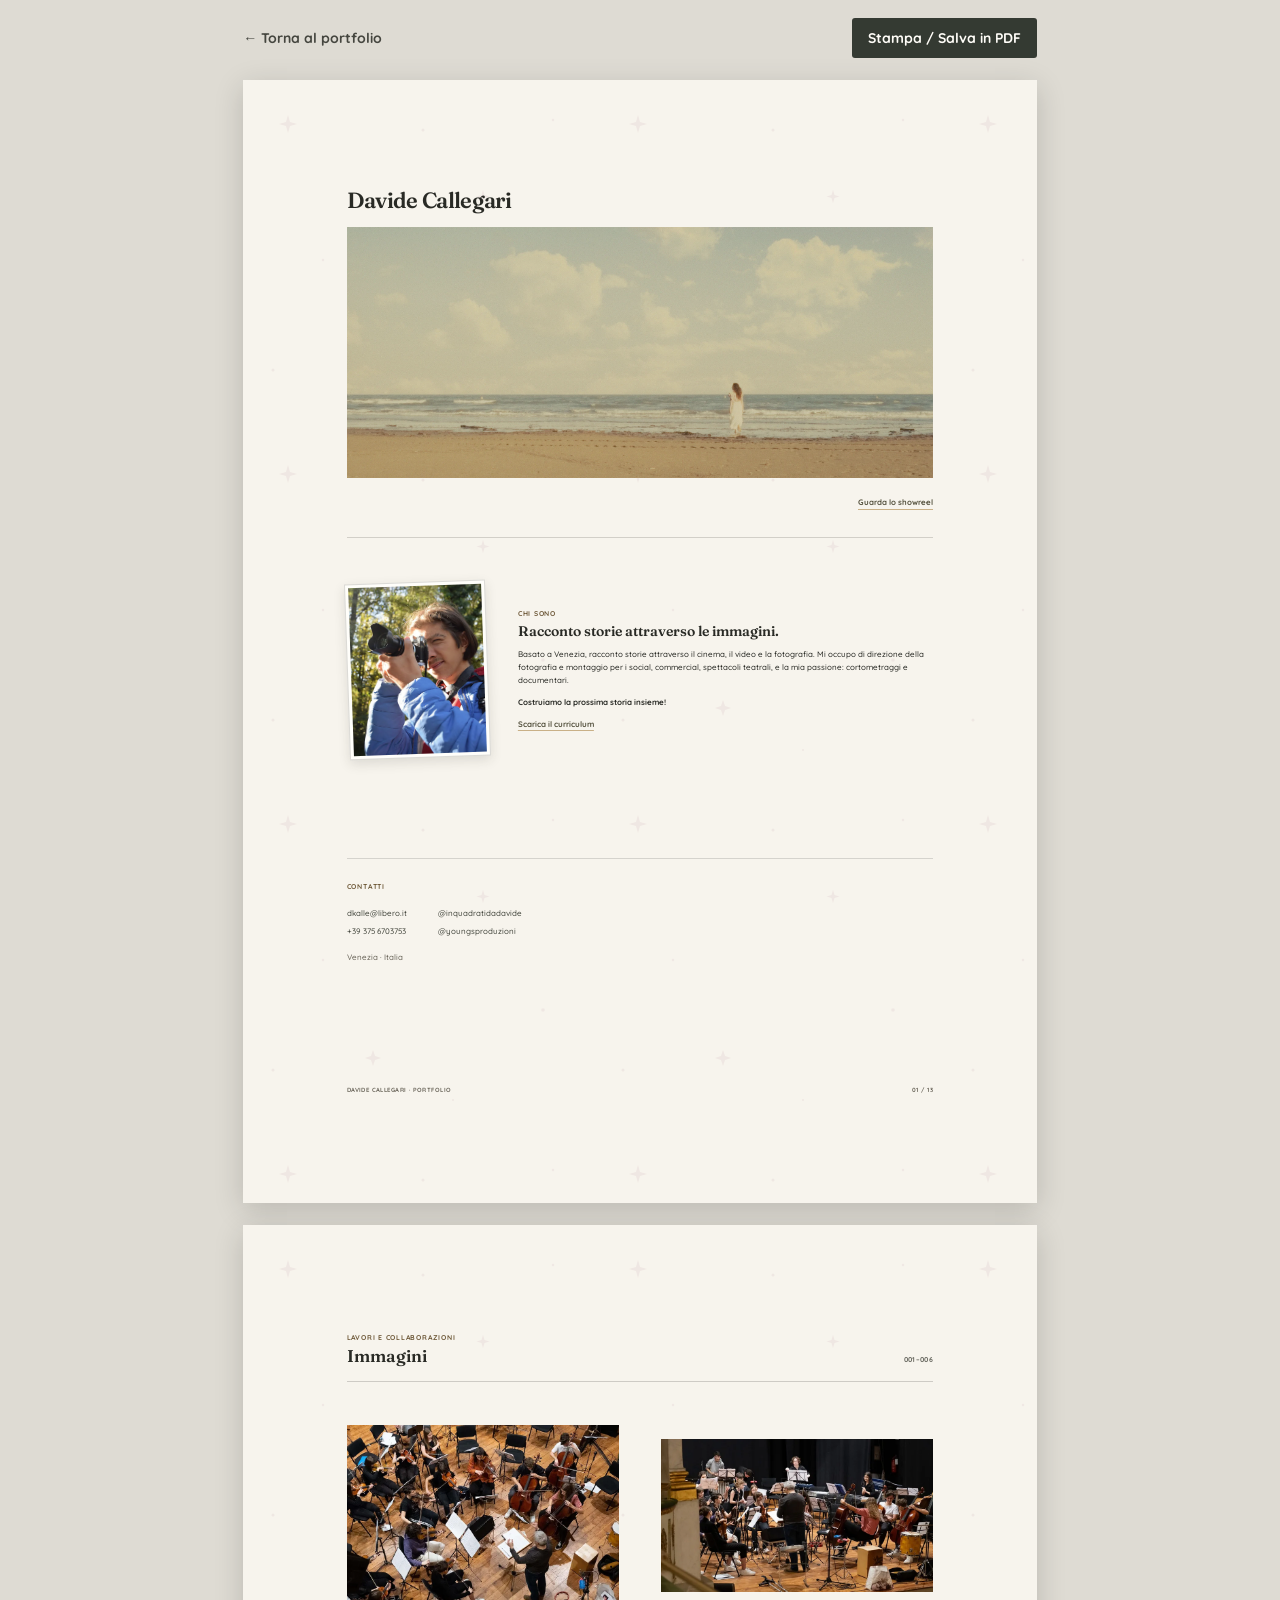
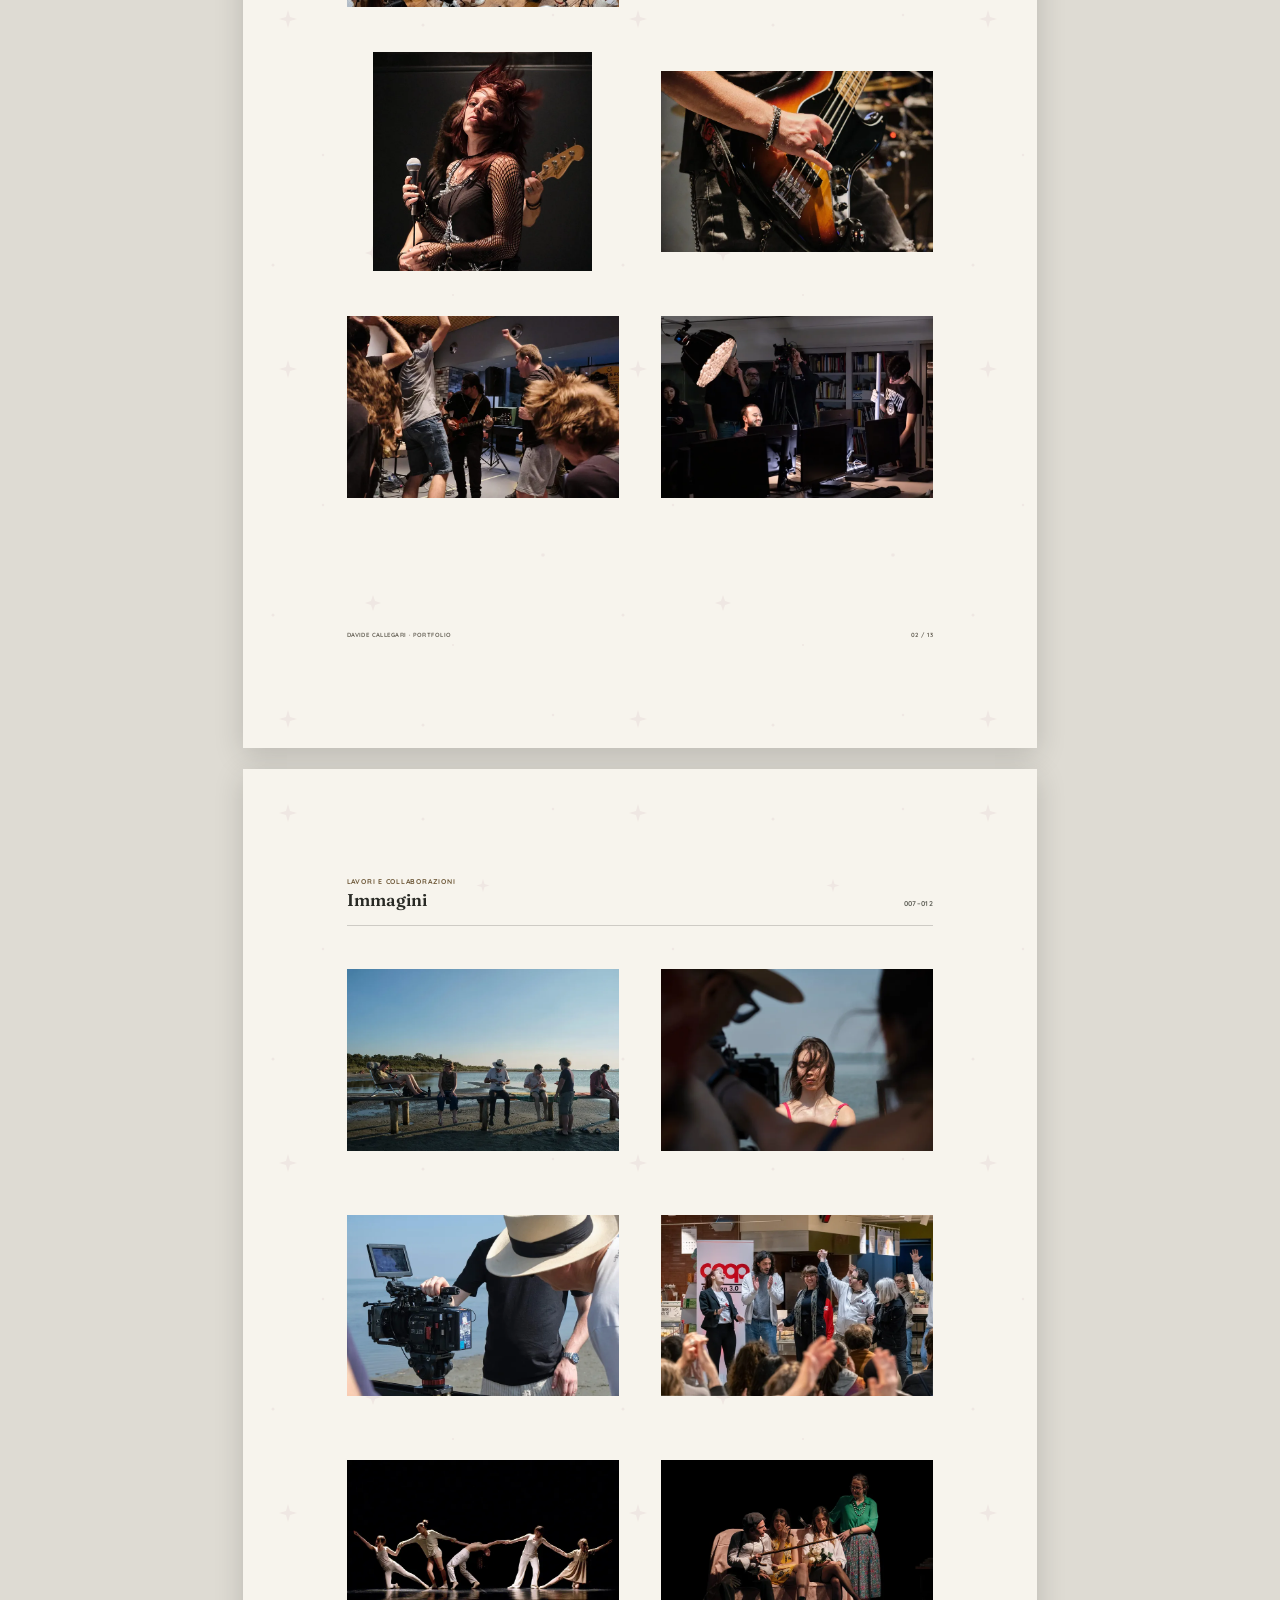
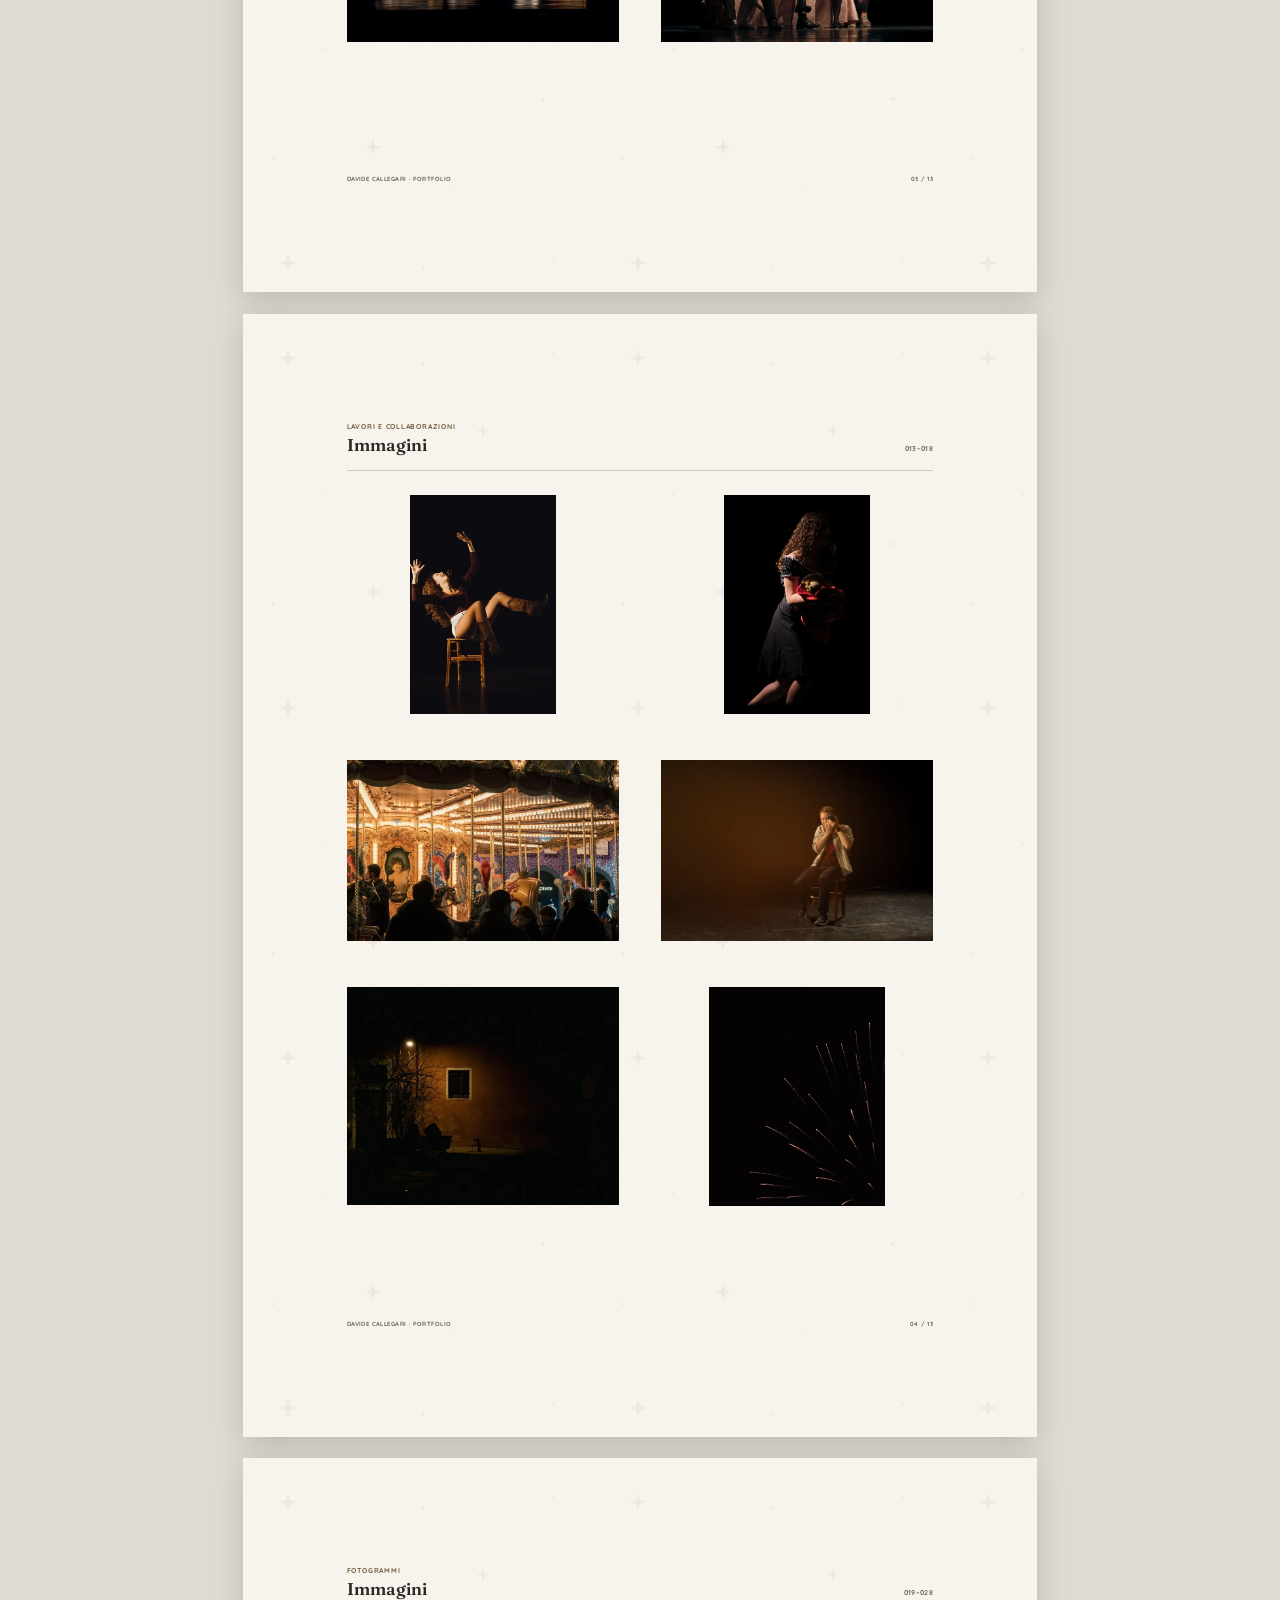
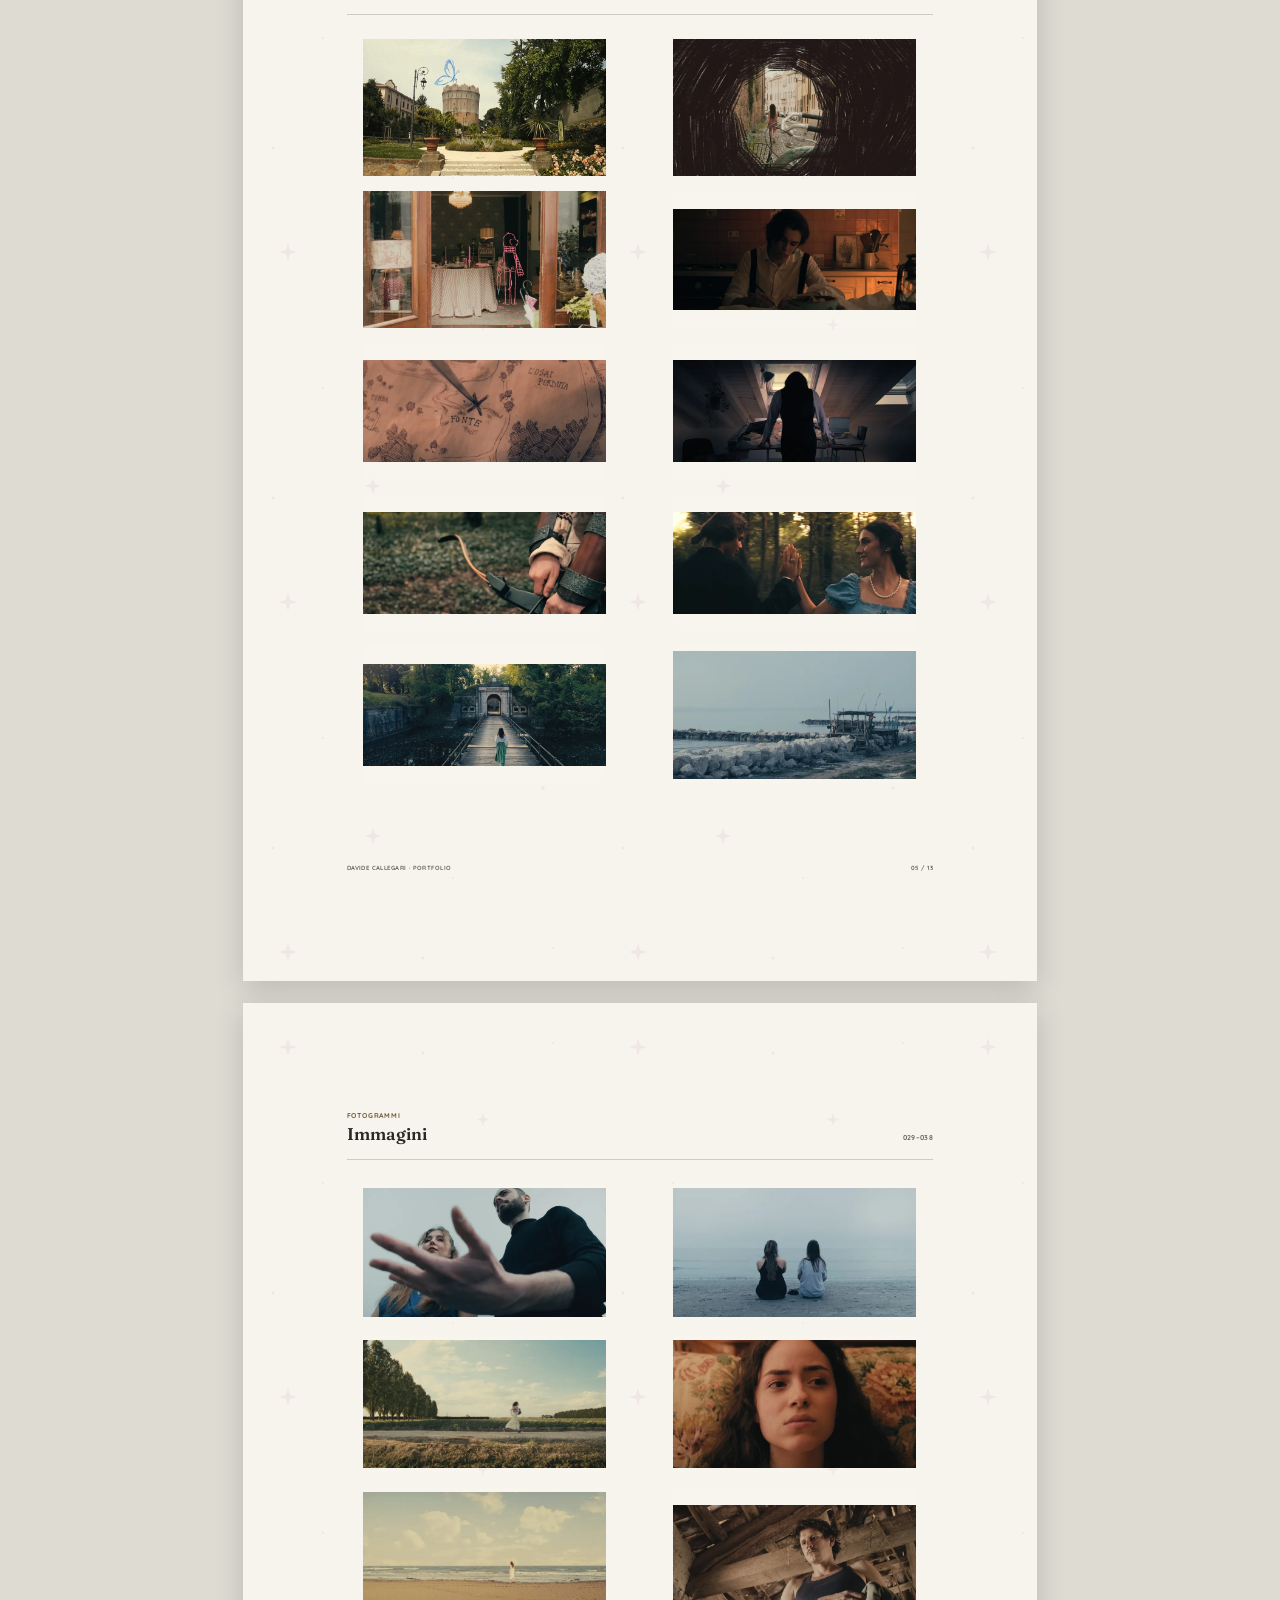
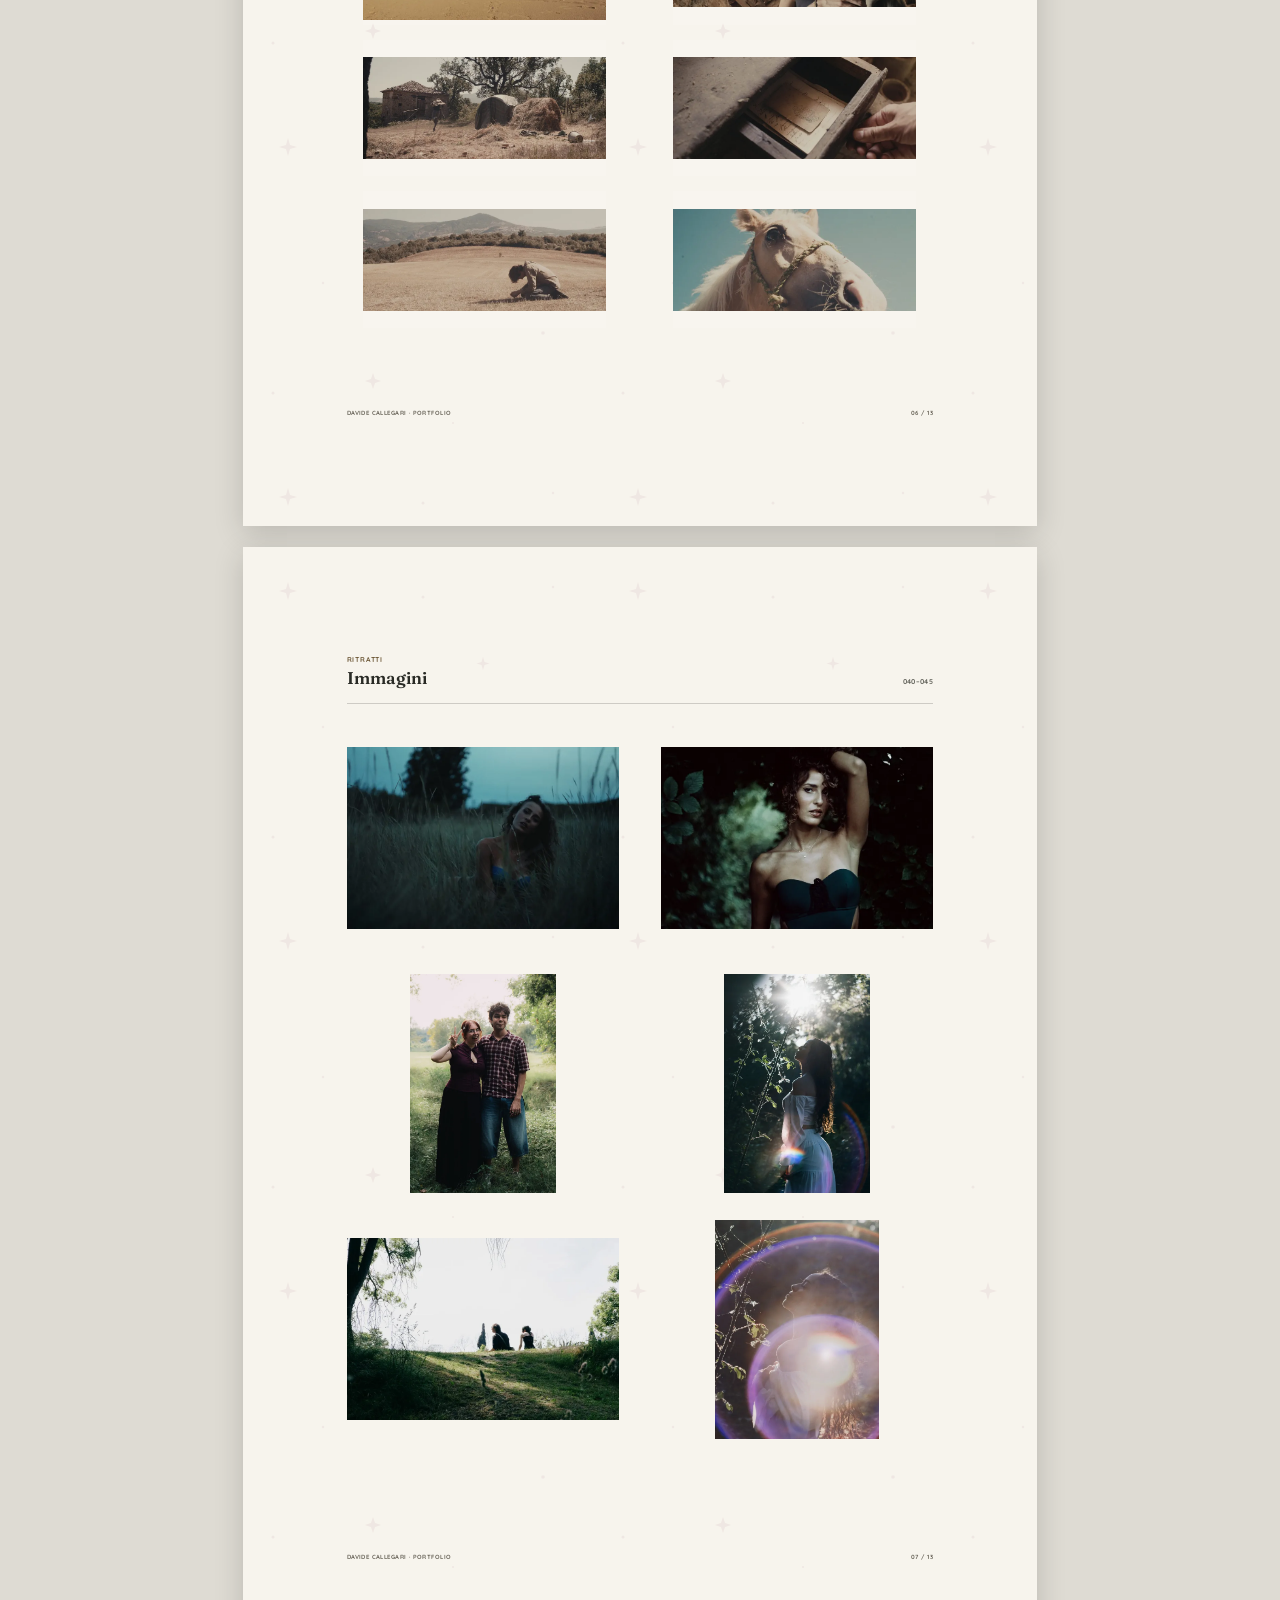
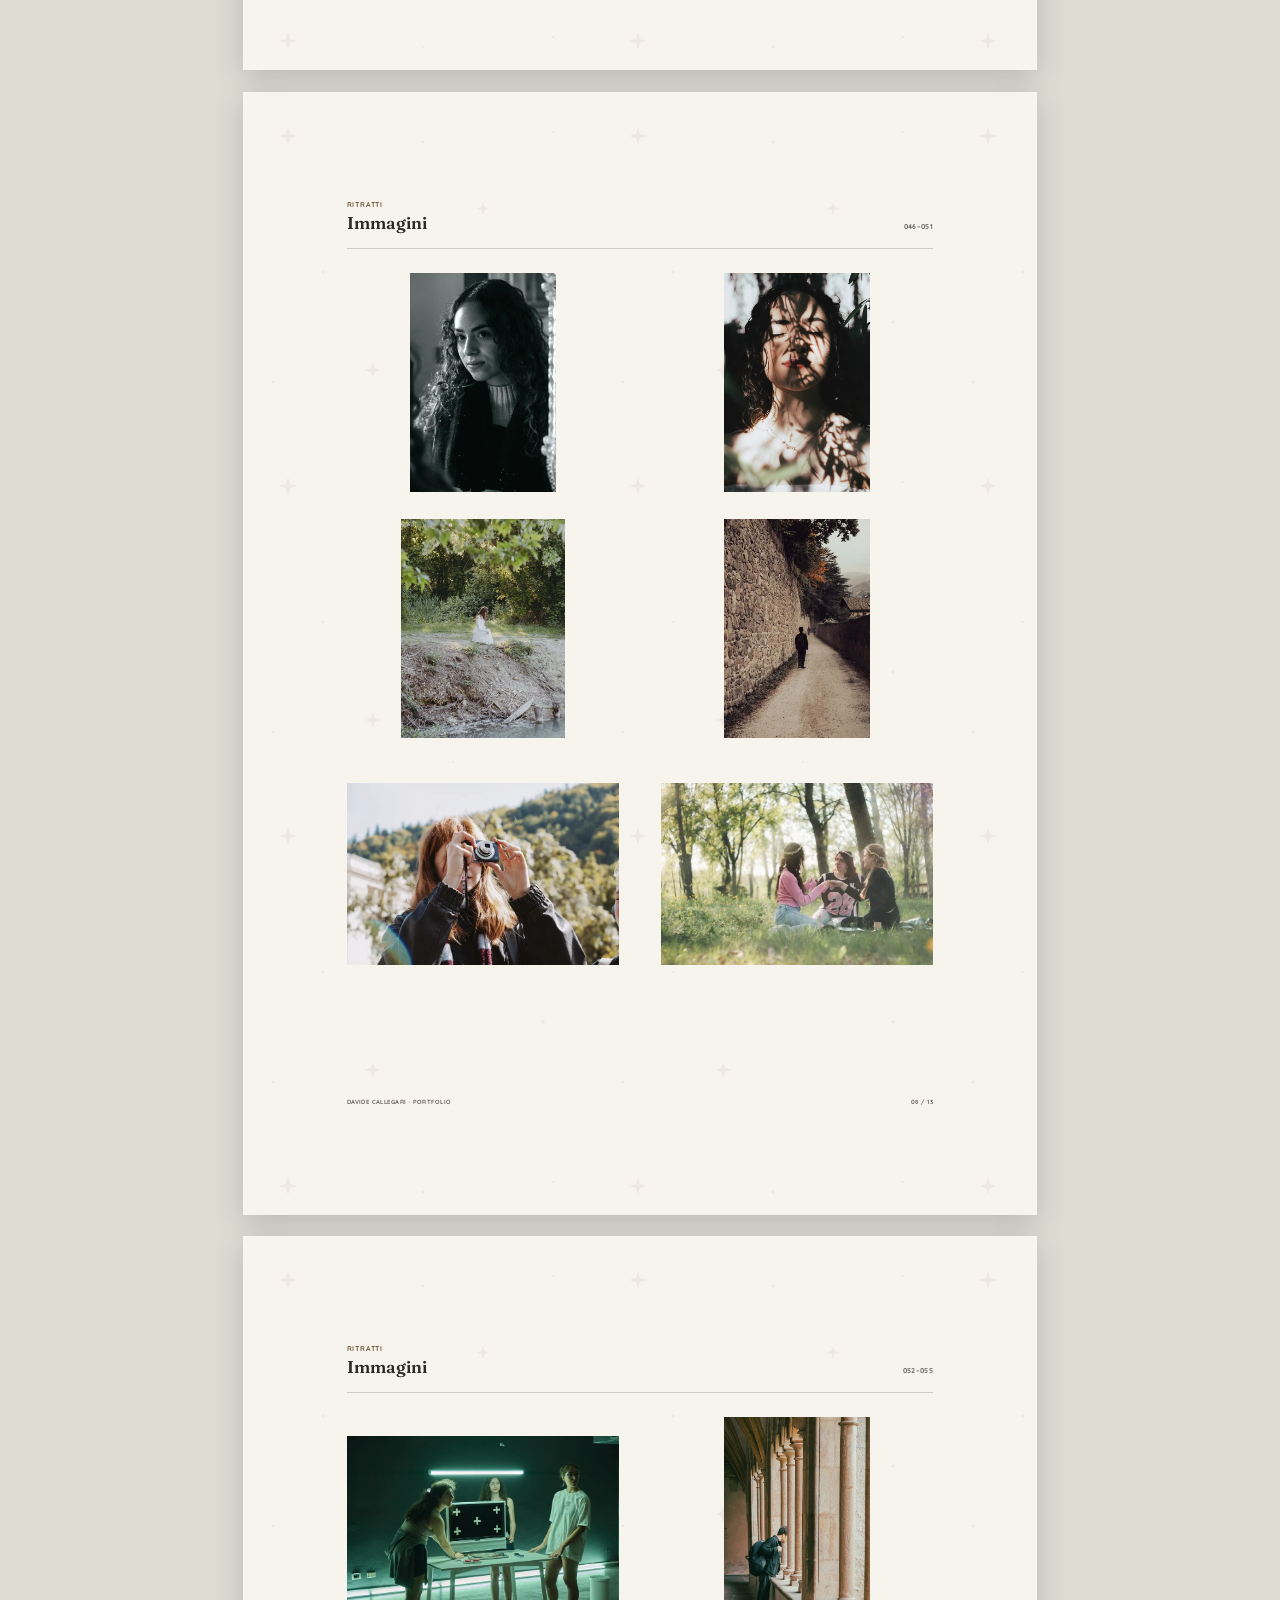
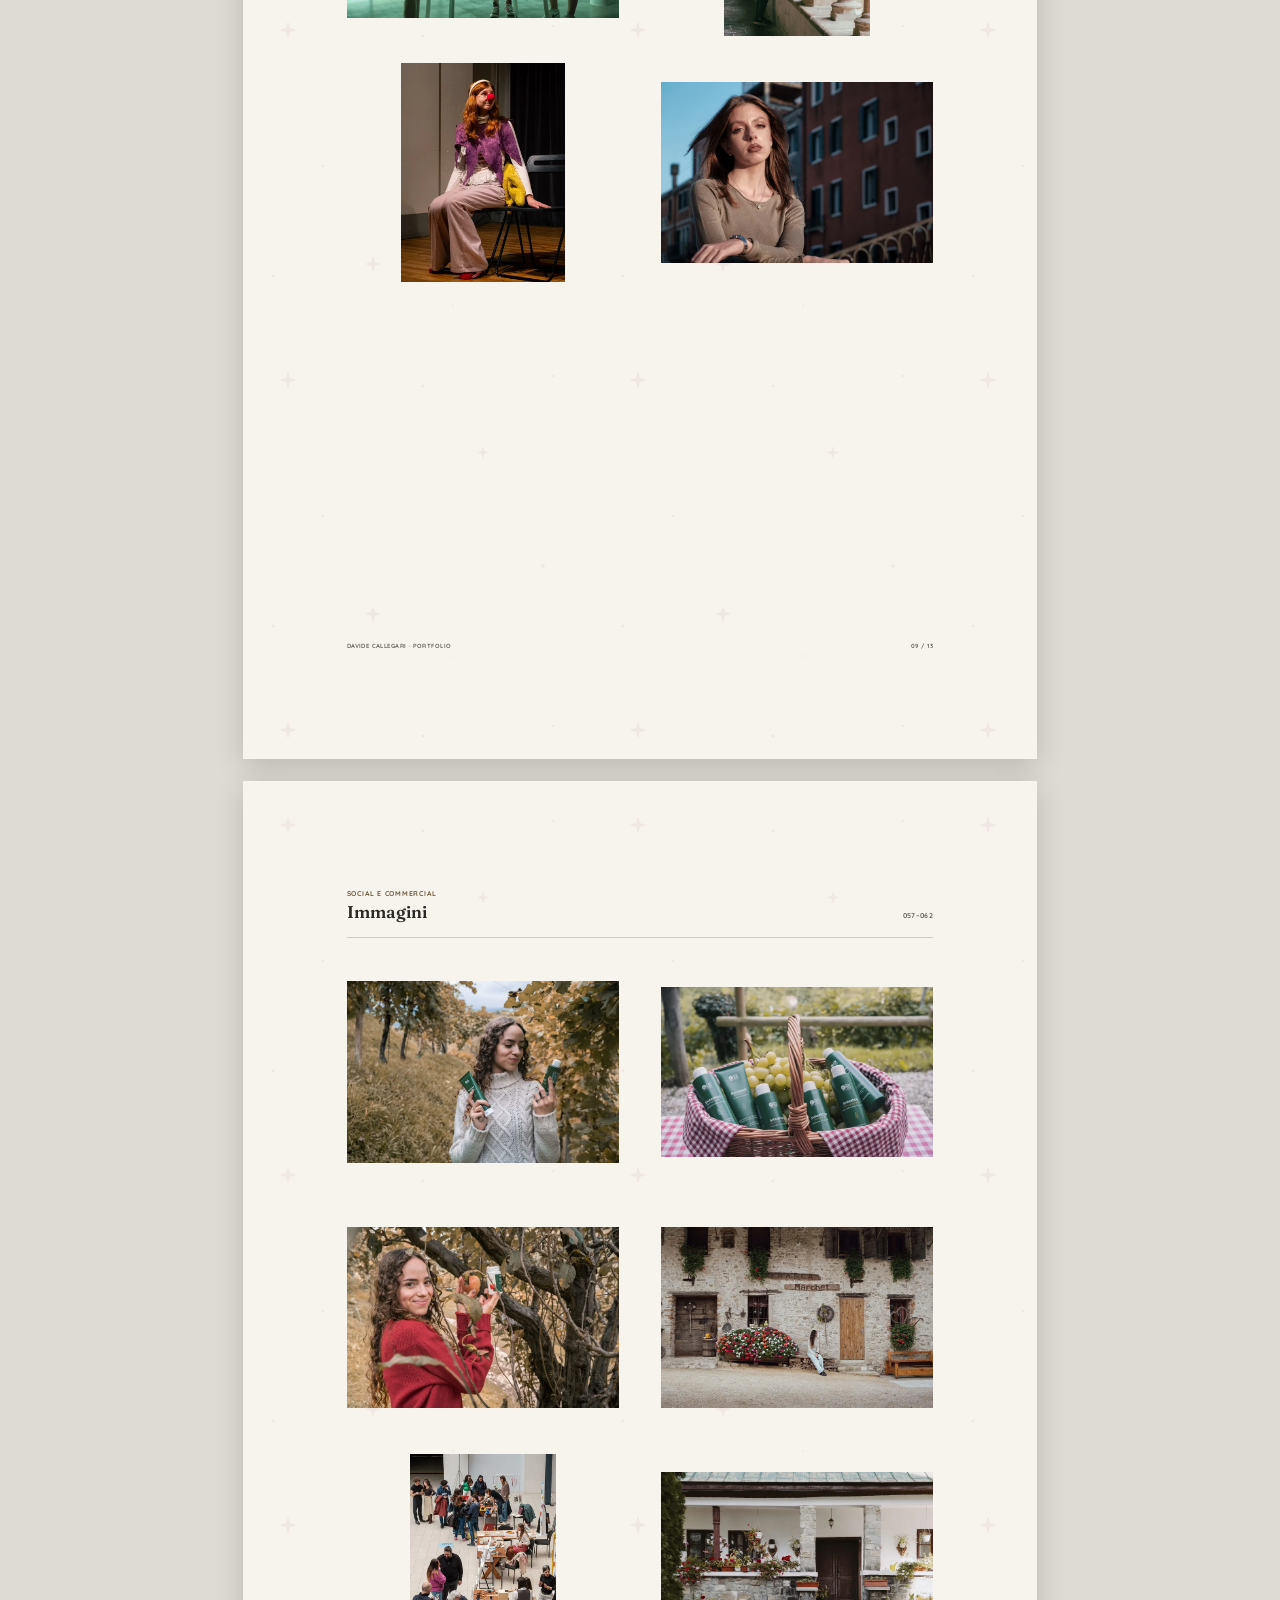
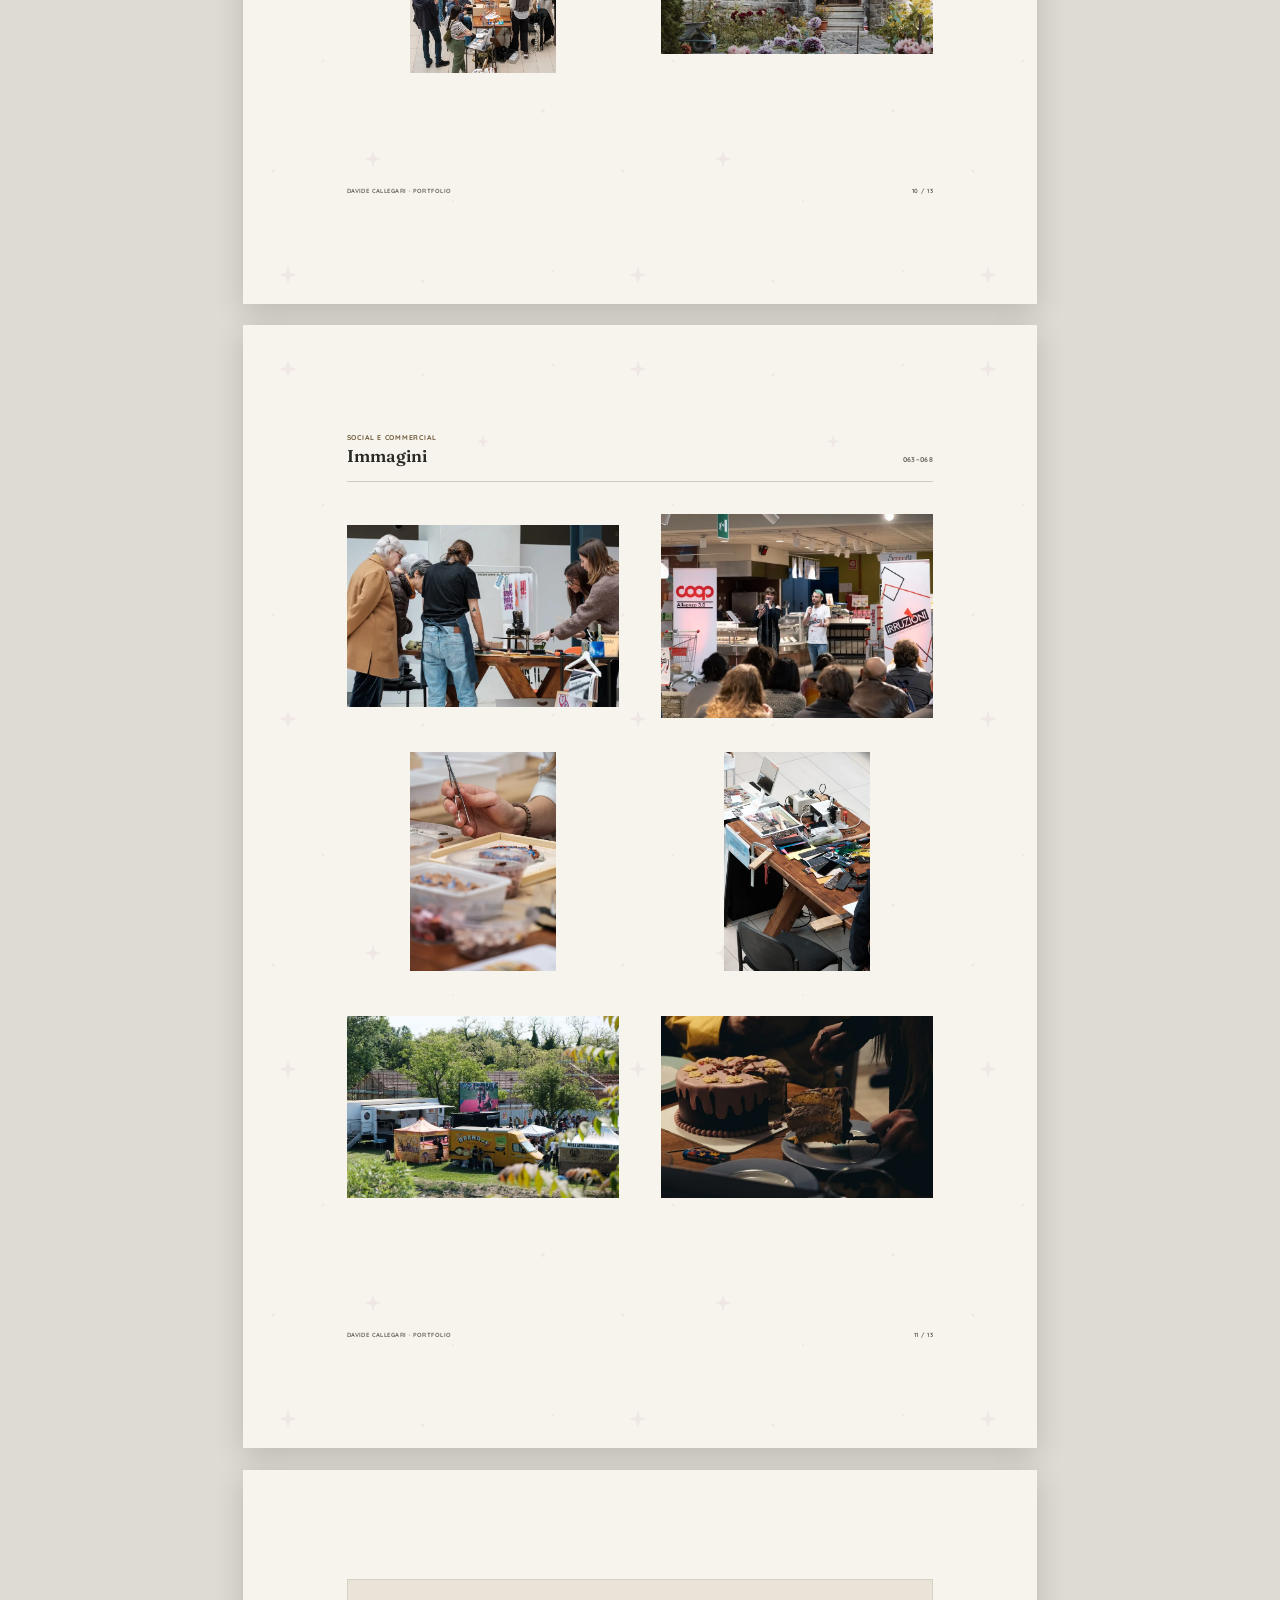
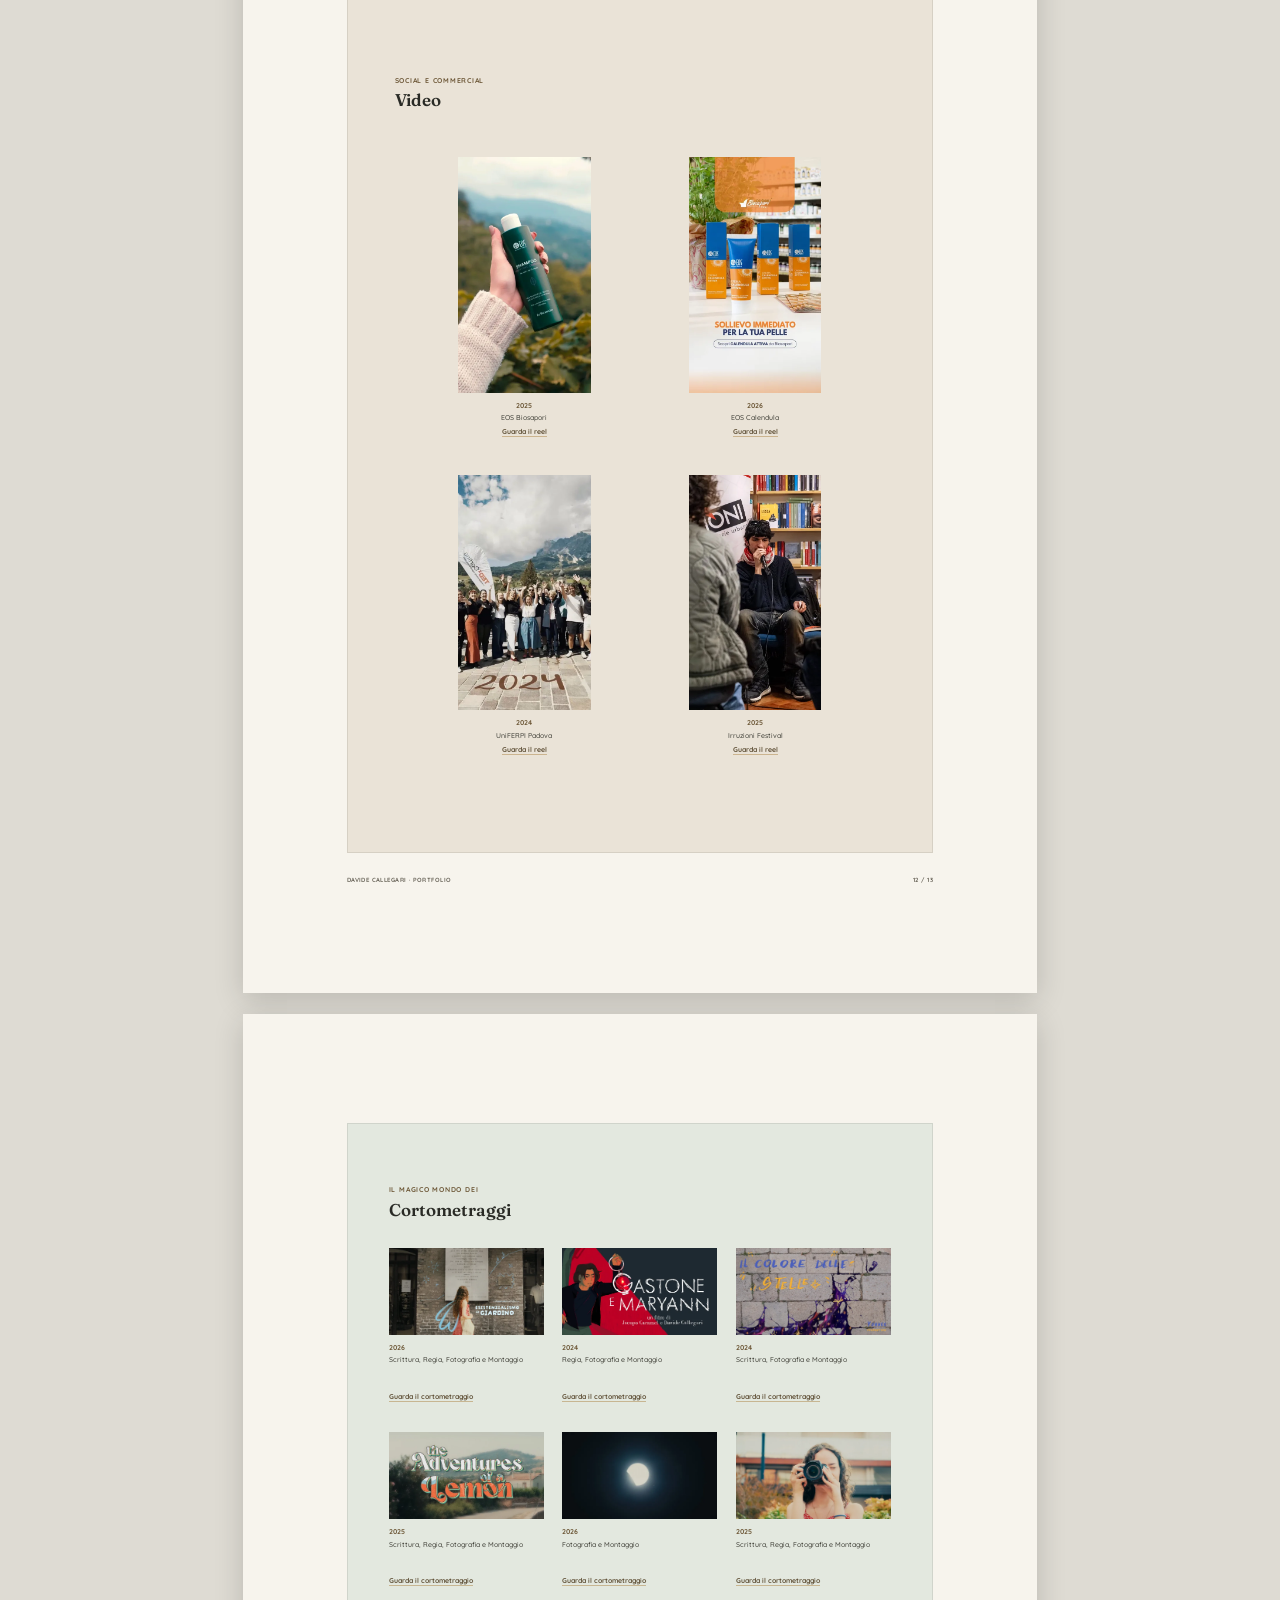
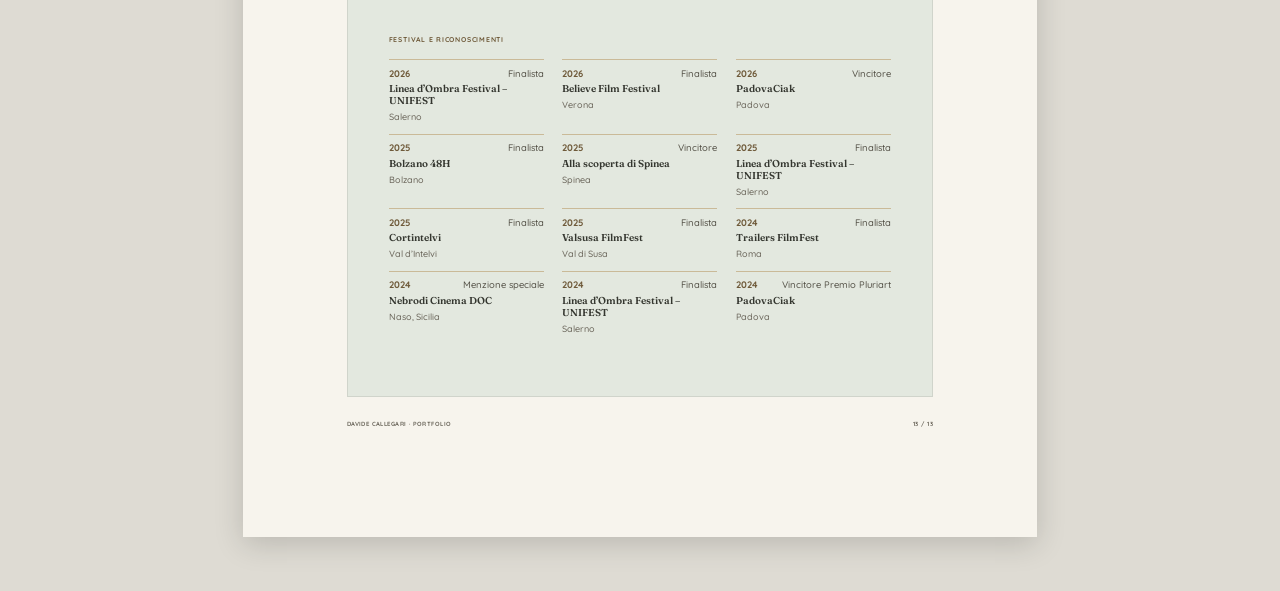
==== commit d151874e: "nuovo sito" ====
--- a/portfolio.html
+++ b/portfolio.html
@@ -1,90 +1,971 @@
 <!DOCTYPE html>
+<html lang="it">
+ <head>
+  <meta charset="utf-8"/>
+  <meta content="width=device-width, initial-scale=1.0" name="viewport"/>
+  <meta content="#F7F4ED" name="theme-color"/>
+  <link href="data:image/svg+xml,%3Csvg xmlns='http://www.w3.org/2000/svg' viewBox='0 0 64 64'%3E%3Crect width='64' height='64' rx='16' fill='%230b0e26'/%3E%3Cpath d='M 32,6 Q 38.5,21.5 56,24 Q 42,35 46.5,53 Q 32,44 17.5,53 Q 22,35 8,24 Q 25.5,21.5 32,6 Z' fill='%23F9E2AE' stroke='%23FDFBF7' stroke-width='2.5' stroke-linejoin='round'/%3E%3Ccircle cx='14' cy='14' r='2' fill='%23FDFBF7' opacity='0.8'/%3E%3Cpath d='M 52,10 L 53.2,13.8 L 57,15 L 53.2,16.2 L 52,20 L 50.8,16.2 L 47,15 L 50.8,13.8 Z' fill='%23FCE8E6'/%3E%3C/svg%3E" rel="icon" type="image/svg+xml"/>
+  <meta content="Portfolio di Davide Callegari &mdash; filmmaker, videomaker e fotografo." name="description"/>
+  <meta content="Davide Callegari" name="author"/>
+  <meta content="Davide Callegari, portfolio, filmmaker, videomaker, fotografo, Venezia" name="keywords"/>
+  <link href="https://davidecallegari.github.io/Portfolio/portfolio.html" rel="canonical"/>
+  <meta content="website" property="og:type"/>
+  <meta content="it_IT" property="og:locale"/>
+  <meta content="Davide Callegari &mdash; Portfolio" property="og:title"/>
+  <meta content="Portfolio di Davide Callegari &mdash; filmmaker, videomaker e fotografo." property="og:description"/>
+  <meta content="https://davidecallegari.github.io/Portfolio/portfolio.html" property="og:url"/>
+  <meta content="https://davidecallegari.github.io/Portfolio/assets/images/originals/sfondo001.jpg" property="og:image"/>
+  <meta content="Immagine panoramica del portfolio di Davide Callegari" property="og:image:alt"/>
+  <meta content="summary_large_image" name="twitter:card"/>
+  <meta content="Davide Callegari &mdash; Portfolio" name="twitter:title"/>
+  <meta content="Portfolio di Davide Callegari &mdash; filmmaker, videomaker e fotografo." name="twitter:description"/>
+  <meta content="https://davidecallegari.github.io/Portfolio/assets/images/originals/sfondo001.jpg" name="twitter:image"/>
+  <title>
+   Davide Callegari &mdash; Portfolio
+  </title>
+  <link href="assets/fonts/fonts.css" rel="stylesheet"/>
+  <link href="css/portfolio.css" rel="stylesheet"/>
+ </head>
+ <body>
+  <nav aria-label="Azioni documento" class="screen-toolbar">
+   <a class="back-link" href="index.html">
+    &larr; Torna al portfolio
+   </a>
+   <button aria-busy="false" class="print-button" id="printButton" type="button">
+    Stampa / Salva in PDF
+   </button>
+   <span aria-live="polite" class="sr-only" id="printStatus" role="status"></span>
+  </nav>
+  <main class="portfolio-document">
+   <article class="pdf-page cover-page">
+    <div class="page-content">
+     <h1 class="cover-name">
+      Davide Callegari
+     </h1>
+     <header class="cover-banner">
+      <img alt="Figura solitaria sulla spiaggia in una scena al mare." decoding="async" fetchpriority="high" height="823" loading="eager" src="assets/images/webp/sfondo001.webp" width="1920"/>
+     </header>
+     <div class="showreel-row">
+      <a class="text-link showreel-link" href="https://www.youtube.com/watch?v=4aja6p8wSnA" rel="noopener noreferrer" target="_blank">
+       Guarda lo showreel
+      </a>
+     </div>
+     <section aria-labelledby="bio-title" class="bio-block">
+      <div class="bio-photo-wrap">
+       <div class="bio-photo">
+        <img alt="Ritratto di Davide Callegari con una macchina fotografica." decoding="async" height="750" src="assets/images/webp/profile.webp" width="600"/>
+       </div>
+      </div>
+      <div class="bio-copy">
+       <p class="eyebrow">
+        Chi sono
+       </p>
+       <h2 id="bio-title">
+        Racconto storie attraverso le immagini.
+       </h2>
+       <p>
+        Basato a Venezia, racconto storie attraverso il cinema, il video e la fotografia. Mi occupo di direzione della fotografia e montaggio per i social, commercial, spettacoli teatrali, e la mia passione: cortometraggi e documentari.
+       </p>
+       <p class="bio-callout">
+        Costruiamo la prossima storia insieme!
+       </p>
+       <div class="document-links">
+        <a class="text-link" href="assets/documents/Davide_Callegari_CV.pdf" rel="noopener noreferrer" target="_blank">
+         Scarica il curriculum
+        </a>
+       </div>
+      </div>
+     </section>
+     <section aria-label="Contatti" class="cover-contacts">
+      <p class="eyebrow">
+       contatti
+      </p>
+      <div class="contact-columns">
+       <div class="contact-column contact-column-primary">
+        <a href="mailto:dkalle@libero.it">
+         dkalle@libero.it
+        </a>
+        <a href="tel:+393756703753">
+         +39 375 6703753
+        </a>
+        <span class="contact-location">
+         Venezia &middot; Italia
+        </span>
+       </div>
+       <div class="contact-column contact-column-social">
+        <a href="https://instagram.com/inquadratidadavide" rel="noopener noreferrer" target="_blank">
+         @inquadratidadavide
+        </a>
+        <a href="https://instagram.com/youngsproduzioni" rel="noopener noreferrer" target="_blank">
+         @youngsproduzioni
+        </a>
+       </div>
+      </div>
+     </section>
+     <footer aria-label="Numero pagina" class="page-meta">
+      <span>
+       DAVIDE CALLEGARI &middot; PORTFOLIO
+      </span>
+      <span>
+       01 / 13
+      </span>
+     </footer>
+    </div>
+   </article>
+   <article class="pdf-page photo-page">
+    <div class="page-content">
+     <header class="section-heading">
+      <div>
+       <p class="eyebrow">
+        Lavori e collaborazioni
+       </p>
+       <h2>
+        Immagini
+       </h2>
+      </div>
+      <span class="range-label">
+       001&ndash;006
+      </span>
+     </header>
+     <div class="photo-grid">
+      <a aria-label="Apri l&rsquo;immagine in alta risoluzione: Orchestra ripresa dall&rsquo;alto durante una prova musicale." class="photo-link" href="assets/images/originals/img001.jpg" rel="noopener noreferrer" target="_blank">
+       <img alt="Orchestra ripresa dall&rsquo;alto durante una prova musicale." decoding="async" height="533" loading="eager" src="assets/images/webp/img001.webp" width="800"/>
+      </a>
+      <a aria-label="Apri l&rsquo;immagine in alta risoluzione: Orchestra e direttori durante una sessione di prova in sala." class="photo-link" href="assets/images/originals/img002.jpg" rel="noopener noreferrer" target="_blank">
+       <img alt="Orchestra e direttori durante una sessione di prova in sala." decoding="async" height="450" loading="eager" src="assets/images/webp/img002.webp" width="800"/>
+      </a>
+      <a aria-label="Apri l&rsquo;immagine in alta risoluzione: Cantante con microfono durante un&rsquo;esibizione su sfondo scuro." class="photo-link" href="assets/images/originals/img003.jpg" rel="noopener noreferrer" target="_blank">
+       <img alt="Cantante con microfono durante un&rsquo;esibizione su sfondo scuro." decoding="async" height="800" loading="eager" src="assets/images/webp/img003.webp" width="800"/>
+      </a>
+      <a aria-label="Apri l&rsquo;immagine in alta risoluzione: Dettaglio delle mani che suonano una chitarra elettrica." class="photo-link" href="assets/images/originals/img004.jpg" rel="noopener noreferrer" target="_blank">
+       <img alt="Dettaglio delle mani che suonano una chitarra elettrica." decoding="async" height="533" loading="eager" src="assets/images/webp/img004.webp" width="800"/>
+      </a>
+      <a aria-label="Apri l&rsquo;immagine in alta risoluzione: Pubblico che balla durante un&rsquo;esibizione musicale." class="photo-link" href="assets/images/originals/img005.jpg" rel="noopener noreferrer" target="_blank">
+       <img alt="Pubblico che balla durante un&rsquo;esibizione musicale." decoding="async" height="533" loading="eager" src="assets/images/webp/img005.webp" width="800"/>
+      </a>
+      <a aria-label="Apri l&rsquo;immagine in alta risoluzione: Set di produzione video in interni con videocamera e luci." class="photo-link" href="assets/images/originals/img006.jpg" rel="noopener noreferrer" target="_blank">
+       <img alt="Set di produzione video in interni con videocamera e luci." decoding="async" height="533" loading="eager" src="assets/images/webp/img006.webp" width="800"/>
+      </a>
+     </div>
+     <footer aria-label="Numero pagina" class="page-meta">
+      <span>
+       DAVIDE CALLEGARI &middot; PORTFOLIO
+      </span>
+      <span>
+       02 / 13
+      </span>
+     </footer>
+    </div>
+   </article>
+   <article class="pdf-page photo-page">
+    <div class="page-content">
+     <header class="section-heading">
+      <div>
+       <p class="eyebrow">
+        Lavori e collaborazioni
+       </p>
+       <h2>
+        Immagini
+       </h2>
+      </div>
+      <span class="range-label">
+       007&ndash;012
+      </span>
+     </header>
+     <div class="photo-grid">
+      <a aria-label="Apri l&rsquo;immagine in alta risoluzione: Musicisti che suonano all&rsquo;aperto vicino all&rsquo;acqua." class="photo-link" href="assets/images/originals/img007.jpg" rel="noopener noreferrer" target="_blank">
+       <img alt="Musicisti che suonano all&rsquo;aperto vicino all&rsquo;acqua." decoding="async" height="533" loading="eager" src="assets/images/webp/img007.webp" width="800"/>
+      </a>
+      <a aria-label="Apri l&rsquo;immagine in alta risoluzione: Attrice ripresa sul set, osservata attraverso la videocamera." class="photo-link" href="assets/images/originals/img008.jpg" rel="noopener noreferrer" target="_blank">
+       <img alt="Attrice ripresa sul set, osservata attraverso la videocamera." decoding="async" height="533" loading="eager" src="assets/images/webp/img008.webp" width="800"/>
+      </a>
+      <a aria-label="Apri l&rsquo;immagine in alta risoluzione: Operatore alla macchina da presa durante una ripresa all&rsquo;aperto." class="photo-link" href="assets/images/originals/img009.jpg" rel="noopener noreferrer" target="_blank">
+       <img alt="Operatore alla macchina da presa durante una ripresa all&rsquo;aperto." decoding="async" height="533" loading="eager" src="assets/images/webp/img009.webp" width="800"/>
+      </a>
+      <a aria-label="Apri l&rsquo;immagine in alta risoluzione: Pubblico riunito durante un evento in uno spazio commerciale." class="photo-link" href="assets/images/originals/img010.jpg" rel="noopener noreferrer" target="_blank">
+       <img alt="Pubblico riunito durante un evento in uno spazio commerciale." decoding="async" height="533" loading="eager" src="assets/images/webp/img010.webp" width="800"/>
+      </a>
+      <a aria-label="Apri l&rsquo;immagine in alta risoluzione: Danzatori impegnati in una coreografia su un palco buio." class="photo-link" href="assets/images/originals/img011.jpg" rel="noopener noreferrer" target="_blank">
+       <img alt="Danzatori impegnati in una coreografia su un palco buio." decoding="async" height="533" loading="eager" src="assets/images/webp/img011.webp" width="800"/>
+      </a>
+      <a aria-label="Apri l&rsquo;immagine in alta risoluzione: Gruppo di interpreti in scena durante una rappresentazione teatrale." class="photo-link" href="assets/images/originals/img012.jpg" rel="noopener noreferrer" target="_blank">
+       <img alt="Gruppo di interpreti in scena durante una rappresentazione teatrale." decoding="async" height="533" loading="eager" src="assets/images/webp/img012.webp" width="800"/>
+      </a>
+     </div>
+     <footer aria-label="Numero pagina" class="page-meta">
+      <span>
+       DAVIDE CALLEGARI &middot; PORTFOLIO
+      </span>
+      <span>
+       03 / 13
+      </span>
+     </footer>
+    </div>
+   </article>
+   <article class="pdf-page photo-page">
+    <div class="page-content">
+     <header class="section-heading">
+      <div>
+       <p class="eyebrow">
+        Lavori e collaborazioni
+       </p>
+       <h2>
+        Immagini
+       </h2>
+      </div>
+      <span class="range-label">
+       013&ndash;018
+      </span>
+     </header>
+     <div class="photo-grid">
+      <a aria-label="Apri l&rsquo;immagine in alta risoluzione: Performer seduta su una sedia durante uno spettacolo sul palco." class="photo-link" href="assets/images/originals/img013.jpg" rel="noopener noreferrer" target="_blank">
+       <img alt="Performer seduta su una sedia durante uno spettacolo sul palco." decoding="async" height="800" loading="eager" src="assets/images/webp/img013.webp" width="533"/>
+      </a>
+      <a aria-label="Apri l&rsquo;immagine in alta risoluzione: Ritratto di un performer in controluce su sfondo nero." class="photo-link" href="assets/images/originals/img014.jpg" rel="noopener noreferrer" target="_blank">
+       <img alt="Ritratto di un performer in controluce su sfondo nero." decoding="async" height="800" loading="eager" src="assets/images/webp/img014.webp" width="533"/>
+      </a>
+      <a aria-label="Apri l&rsquo;immagine in alta risoluzione: Giostra illuminata durante una festa serale." class="photo-link" href="assets/images/originals/img015.jpg" rel="noopener noreferrer" target="_blank">
+       <img alt="Giostra illuminata durante una festa serale." decoding="async" height="533" loading="eager" src="assets/images/webp/img015.webp" width="800"/>
+      </a>
+      <a aria-label="Apri l&rsquo;immagine in alta risoluzione: Danzatrice seduta da sola sul palco, illuminata da una luce calda." class="photo-link" href="assets/images/originals/img016.jpg" rel="noopener noreferrer" target="_blank">
+       <img alt="Danzatrice seduta da sola sul palco, illuminata da una luce calda." decoding="async" height="533" loading="eager" src="assets/images/webp/img016.webp" width="800"/>
+      </a>
+      <a aria-label="Apri l&rsquo;immagine in alta risoluzione: Piccolo edificio illuminato nella notte." class="photo-link" href="assets/images/originals/img017.jpg" rel="noopener noreferrer" target="_blank">
+       <img alt="Piccolo edificio illuminato nella notte." decoding="async" height="640" loading="eager" src="assets/images/webp/img017.webp" width="800"/>
+      </a>
+      <a aria-label="Apri l&rsquo;immagine in alta risoluzione: Fuochi d&rsquo;artificio nel cielo notturno." class="photo-link" href="assets/images/originals/img018.jpg" rel="noopener noreferrer" target="_blank">
+       <img alt="Fuochi d&rsquo;artificio nel cielo notturno." decoding="async" height="800" loading="eager" src="assets/images/webp/img018.webp" width="640"/>
+      </a>
+     </div>
+     <footer aria-label="Numero pagina" class="page-meta">
+      <span>
+       DAVIDE CALLEGARI &middot; PORTFOLIO
+      </span>
+      <span>
+       04 / 13
+      </span>
+     </footer>
+    </div>
+   </article>
+   <article class="pdf-page photo-page">
+    <div class="page-content">
+     <header class="section-heading">
+      <div>
+       <p class="eyebrow">
+        Fotogrammi
+       </p>
+       <h2>
+        Immagini
+       </h2>
+      </div>
+      <span class="range-label">
+       019&ndash;028
+      </span>
+     </header>
+     <div class="photogram-grid">
+      <a aria-label="Apri l&rsquo;immagine in alta risoluzione: Giardino con una torre in pietra sullo sfondo." class="photo-link" href="assets/images/originals/img019.jpg" rel="noopener noreferrer" target="_blank">
+       <img alt="Giardino con una torre in pietra sullo sfondo." decoding="async" height="450" loading="eager" src="assets/images/webp/img019.webp" width="800"/>
+      </a>
+      <a aria-label="Apri l&rsquo;immagine in alta risoluzione: Passaggio ad arco che incornicia un canale e una barca." class="photo-link" href="assets/images/originals/img020.jpg" rel="noopener noreferrer" target="_blank">
+       <img alt="Passaggio ad arco che incornicia un canale e una barca." decoding="async" height="450" loading="eager" src="assets/images/webp/img020.webp" width="800"/>
+      </a>
+      <a aria-label="Apri l&rsquo;immagine in alta risoluzione: Vetrina di un negozio con tavolini e oggetti esposti." class="photo-link" href="assets/images/originals/img021.jpg" rel="noopener noreferrer" target="_blank">
+       <img alt="Vetrina di un negozio con tavolini e oggetti esposti." decoding="async" height="450" loading="eager" src="assets/images/webp/img021.webp" width="800"/>
+      </a>
+      <a aria-label="Apri l&rsquo;immagine in alta risoluzione: Persona al lavoro alla scrivania in una stanza illuminata da una lampada." class="photo-link" href="assets/images/originals/img022.jpg" rel="noopener noreferrer" target="_blank">
+       <img alt="Persona al lavoro alla scrivania in una stanza illuminata da una lampada." decoding="async" height="335" loading="eager" src="assets/images/webp/img022.webp" width="800"/>
+      </a>
+      <a aria-label="Apri l&rsquo;immagine in alta risoluzione: Dettaglio di un quaderno illustrato con appunti e disegni." class="photo-link" href="assets/images/originals/img023.jpg" rel="noopener noreferrer" target="_blank">
+       <img alt="Dettaglio di un quaderno illustrato con appunti e disegni." decoding="async" height="335" loading="eager" src="assets/images/webp/img023.webp" width="800"/>
+      </a>
+      <a aria-label="Apri l&rsquo;immagine in alta risoluzione: Silhouette di una persona seduta al tavolo davanti a una finestra." class="photo-link" href="assets/images/originals/img024.jpg" rel="noopener noreferrer" target="_blank">
+       <img alt="Silhouette di una persona seduta al tavolo davanti a una finestra." decoding="async" height="335" loading="eager" src="assets/images/webp/img024.webp" width="800"/>
+      </a>
+      <a aria-label="Apri l&rsquo;immagine in alta risoluzione: Dettaglio di una mano che impugna un arco in un ambiente boschivo." class="photo-link" href="assets/images/originals/img025.jpg" rel="noopener noreferrer" target="_blank">
+       <img alt="Dettaglio di una mano che impugna un arco in un ambiente boschivo." decoding="async" height="335" loading="eager" src="assets/images/webp/img025.webp" width="800"/>
+      </a>
+      <a aria-label="Apri l&rsquo;immagine in alta risoluzione: Due interpreti in costume si incontrano in un bosco." class="photo-link" href="assets/images/originals/img026.jpg" rel="noopener noreferrer" target="_blank">
+       <img alt="Due interpreti in costume si incontrano in un bosco." decoding="async" height="335" loading="eager" src="assets/images/webp/img026.webp" width="800"/>
+      </a>
+      <a aria-label="Apri l&rsquo;immagine in alta risoluzione: Persona che attraversa una passerella in un parco alberato." class="photo-link" href="assets/images/originals/img027.jpg" rel="noopener noreferrer" target="_blank">
+       <img alt="Persona che attraversa una passerella in un parco alberato." decoding="async" height="335" loading="eager" src="assets/images/webp/img027.webp" width="800"/>
+      </a>
+      <a aria-label="Apri l&rsquo;immagine in alta risoluzione: Piccolo pontile sul mare in una giornata velata." class="photo-link" href="assets/images/originals/img028.jpg" rel="noopener noreferrer" target="_blank">
+       <img alt="Piccolo pontile sul mare in una giornata velata." decoding="async" height="422" loading="eager" src="assets/images/webp/img028.webp" width="800"/>
+      </a>
+     </div>
+     <footer aria-label="Numero pagina" class="page-meta">
+      <span>
+       DAVIDE CALLEGARI &middot; PORTFOLIO
+      </span>
+      <span>
+       05 / 13
+      </span>
+     </footer>
+    </div>
+   </article>
+   <article class="pdf-page photo-page">
+    <div class="page-content">
+     <header class="section-heading">
+      <div>
+       <p class="eyebrow">
+        Fotogrammi
+       </p>
+       <h2>
+        Immagini
+       </h2>
+      </div>
+      <span class="range-label">
+       029&ndash;038
+      </span>
+     </header>
+     <div class="photogram-grid">
+      <a aria-label="Apri l&rsquo;immagine in alta risoluzione: Due interpreti in primo piano durante una scena." class="photo-link" href="assets/images/originals/img029.jpg" rel="noopener noreferrer" target="_blank">
+       <img alt="Due interpreti in primo piano durante una scena." decoding="async" height="422" loading="eager" src="assets/images/webp/img029.webp" width="800"/>
+      </a>
+      <a aria-label="Apri l&rsquo;immagine in alta risoluzione: Due persone sedute sulla spiaggia con lo sguardo rivolto al mare." class="photo-link" href="assets/images/originals/img030.jpg" rel="noopener noreferrer" target="_blank">
+       <img alt="Due persone sedute sulla spiaggia con lo sguardo rivolto al mare." decoding="async" height="422" loading="eager" src="assets/images/webp/img030.webp" width="800"/>
+      </a>
+      <a aria-label="Apri l&rsquo;immagine in alta risoluzione: Persona in un campo vicino a un filare di alberi." class="photo-link" href="assets/images/originals/img031.jpg" rel="noopener noreferrer" target="_blank">
+       <img alt="Persona in un campo vicino a un filare di alberi." decoding="async" height="422" loading="eager" src="assets/images/webp/img031.webp" width="800"/>
+      </a>
+      <a aria-label="Apri l&rsquo;immagine in alta risoluzione: Primo piano di una donna sdraiata su una superficie imbottita." class="photo-link" href="assets/images/originals/img032.jpg" rel="noopener noreferrer" target="_blank">
+       <img alt="Primo piano di una donna sdraiata su una superficie imbottita." decoding="async" height="422" loading="eager" src="assets/images/webp/img032.webp" width="800"/>
+      </a>
+      <a aria-label="Apri l&rsquo;immagine in alta risoluzione: Persona sola sulla battigia, ripresa in campo lungo." class="photo-link" href="assets/images/originals/img033.jpg" rel="noopener noreferrer" target="_blank">
+       <img alt="Persona sola sulla battigia, ripresa in campo lungo." decoding="async" height="422" loading="eager" src="assets/images/webp/img033.webp" width="800"/>
+      </a>
+      <a aria-label="Apri l&rsquo;immagine in alta risoluzione: Attore in abiti d&rsquo;epoca sotto una struttura in legno." class="photo-link" href="assets/images/originals/img034.jpg" rel="noopener noreferrer" target="_blank">
+       <img alt="Attore in abiti d&rsquo;epoca sotto una struttura in legno." decoding="async" height="335" loading="eager" src="assets/images/webp/img034.webp" width="800"/>
+      </a>
+      <a aria-label="Apri l&rsquo;immagine in alta risoluzione: Scena rurale con una casa in pietra e un animale al pascolo." class="photo-link" href="assets/images/originals/img035.jpg" rel="noopener noreferrer" target="_blank">
+       <img alt="Scena rurale con una casa in pietra e un animale al pascolo." decoding="async" height="335" loading="eager" src="assets/images/webp/img035.webp" width="800"/>
+      </a>
+      <a aria-label="Apri l&rsquo;immagine in alta risoluzione: Dettaglio di una mano che apre una piccola scatola in legno." class="photo-link" href="assets/images/originals/img036.jpg" rel="noopener noreferrer" target="_blank">
+       <img alt="Dettaglio di una mano che apre una piccola scatola in legno." decoding="async" height="335" loading="eager" src="assets/images/webp/img036.webp" width="800"/>
+      </a>
+      <a aria-label="Apri l&rsquo;immagine in alta risoluzione: Figura distesa su un terreno arido, ripresa in campo lungo." class="photo-link" href="assets/images/originals/img037.jpg" rel="noopener noreferrer" target="_blank">
+       <img alt="Figura distesa su un terreno arido, ripresa in campo lungo." decoding="async" height="335" loading="eager" src="assets/images/webp/img037.webp" width="800"/>
+      </a>
+      <a aria-label="Apri l&rsquo;immagine in alta risoluzione: Primo piano del muso di un cavallo chiaro." class="photo-link" href="assets/images/originals/img038.jpg" rel="noopener noreferrer" target="_blank">
+       <img alt="Primo piano del muso di un cavallo chiaro." decoding="async" height="335" loading="eager" src="assets/images/webp/img038.webp" width="800"/>
+      </a>
+     </div>
+     <footer aria-label="Numero pagina" class="page-meta">
+      <span>
+       DAVIDE CALLEGARI &middot; PORTFOLIO
+      </span>
+      <span>
+       06 / 13
+      </span>
+     </footer>
+    </div>
+   </article>
+   <article class="pdf-page photo-page">
+    <div class="page-content">
+     <header class="section-heading">
+      <div>
+       <p class="eyebrow">
+        Ritratti
+       </p>
+       <h2>
+        Immagini
+       </h2>
+      </div>
+      <span class="range-label">
+       040&ndash;045
+      </span>
+     </header>
+     <div class="photo-grid">
+      <a aria-label="Apri l&rsquo;immagine in alta risoluzione: Donna accovacciata tra l&rsquo;erba alta al crepuscolo." class="photo-link" href="assets/images/originals/img040.jpg" rel="noopener noreferrer" target="_blank">
+       <img alt="Donna accovacciata tra l&rsquo;erba alta al crepuscolo." decoding="async" height="533" loading="eager" src="assets/images/webp/img040.webp" width="800"/>
+      </a>
+      <a aria-label="Apri l&rsquo;immagine in alta risoluzione: Ritratto di una donna su sfondo di vegetazione scura." class="photo-link" href="assets/images/originals/img041.jpg" rel="noopener noreferrer" target="_blank">
+       <img alt="Ritratto di una donna su sfondo di vegetazione scura." decoding="async" height="533" loading="eager" src="assets/images/webp/img041.webp" width="800"/>
+      </a>
+      <a aria-label="Apri l&rsquo;immagine in alta risoluzione: Due persone in piedi in un giardino alberato." class="photo-link" href="assets/images/originals/img042.jpg" rel="noopener noreferrer" target="_blank">
+       <img alt="Due persone in piedi in un giardino alberato." decoding="async" height="800" loading="eager" src="assets/images/webp/img042.webp" width="533"/>
+      </a>
+      <a aria-label="Apri l&rsquo;immagine in alta risoluzione: Ritratto di una donna attraversata dalla luce filtrata tra le foglie." class="photo-link" href="assets/images/originals/img043.jpg" rel="noopener noreferrer" target="_blank">
+       <img alt="Ritratto di una donna attraversata dalla luce filtrata tra le foglie." decoding="async" height="800" loading="eager" src="assets/images/webp/img043.webp" width="533"/>
+      </a>
+      <a aria-label="Apri l&rsquo;immagine in alta risoluzione: Due figure sedute in una radura tra gli alberi." class="photo-link" href="assets/images/originals/img044.jpg" rel="noopener noreferrer" target="_blank">
+       <img alt="Due figure sedute in una radura tra gli alberi." decoding="async" height="533" loading="eager" src="assets/images/webp/img044.webp" width="800"/>
+      </a>
+      <a aria-label="Apri l&rsquo;immagine in alta risoluzione: Riflessi di luce e bagliori colorati tra foglie e rami." class="photo-link" href="assets/images/originals/img045.jpg" rel="noopener noreferrer" target="_blank">
+       <img alt="Riflessi di luce e bagliori colorati tra foglie e rami." decoding="async" height="800" loading="eager" src="assets/images/webp/img045.webp" width="600"/>
+      </a>
+     </div>
+     <footer aria-label="Numero pagina" class="page-meta">
+      <span>
+       DAVIDE CALLEGARI &middot; PORTFOLIO
+      </span>
+      <span>
+       07 / 13
+      </span>
+     </footer>
+    </div>
+   </article>
+   <article class="pdf-page photo-page">
+    <div class="page-content">
+     <header class="section-heading">
+      <div>
+       <p class="eyebrow">
+        Ritratti
+       </p>
+       <h2>
+        Immagini
+       </h2>
+      </div>
+      <span class="range-label">
+       046&ndash;051
+      </span>
+     </header>
+     <div class="photo-grid">
+      <a aria-label="Apri l&rsquo;immagine in alta risoluzione: Ritratto in bianco e nero di una donna di profilo." class="photo-link" href="assets/images/originals/img046.jpg" rel="noopener noreferrer" target="_blank">
+       <img alt="Ritratto in bianco e nero di una donna di profilo." decoding="async" height="800" loading="eager" src="assets/images/webp/img046.webp" width="533"/>
+      </a>
+      <a aria-label="Apri l&rsquo;immagine in alta risoluzione: Primo piano di una donna con ombre di foglie sul volto." class="photo-link" href="assets/images/originals/img047.jpg" rel="noopener noreferrer" target="_blank">
+       <img alt="Primo piano di una donna con ombre di foglie sul volto." decoding="async" height="800" loading="eager" src="assets/images/webp/img047.webp" width="533"/>
+      </a>
+      <a aria-label="Apri l&rsquo;immagine in alta risoluzione: Donna in abito chiaro in un paesaggio naturale vicino all&rsquo;acqua." class="photo-link" href="assets/images/originals/img048.jpg" rel="noopener noreferrer" target="_blank">
+       <img alt="Donna in abito chiaro in un paesaggio naturale vicino all&rsquo;acqua." decoding="async" height="800" loading="eager" src="assets/images/webp/img048.webp" width="600"/>
+      </a>
+      <a aria-label="Apri l&rsquo;immagine in alta risoluzione: Persona che cammina lungo un vicolo stretto tra muri in pietra." class="photo-link" href="assets/images/originals/img049.jpg" rel="noopener noreferrer" target="_blank">
+       <img alt="Persona che cammina lungo un vicolo stretto tra muri in pietra." decoding="async" height="800" loading="eager" src="assets/images/webp/img049.webp" width="533"/>
+      </a>
+      <a aria-label="Apri l&rsquo;immagine in alta risoluzione: Donna che fotografa con una macchina fotografica in un paesaggio verde." class="photo-link" href="assets/images/originals/img050.jpg" rel="noopener noreferrer" target="_blank">
+       <img alt="Donna che fotografa con una macchina fotografica in un paesaggio verde." decoding="async" height="533" loading="eager" src="assets/images/webp/img050.webp" width="800"/>
+      </a>
+      <a aria-label="Apri l&rsquo;immagine in alta risoluzione: Tre donne sedute insieme in un parco alberato." class="photo-link" href="assets/images/originals/img051.jpg" rel="noopener noreferrer" target="_blank">
+       <img alt="Tre donne sedute insieme in un parco alberato." decoding="async" height="533" loading="eager" src="assets/images/webp/img051.webp" width="800"/>
+      </a>
+     </div>
+     <footer aria-label="Numero pagina" class="page-meta">
+      <span>
+       DAVIDE CALLEGARI &middot; PORTFOLIO
+      </span>
+      <span>
+       08 / 13
+      </span>
+     </footer>
+    </div>
+   </article>
+   <article class="pdf-page photo-page">
+    <div class="page-content">
+     <header class="section-heading">
+      <div>
+       <p class="eyebrow">
+        Ritratti
+       </p>
+       <h2>
+        Immagini
+       </h2>
+      </div>
+      <span class="range-label">
+       052&ndash;055
+      </span>
+     </header>
+     <div class="photo-grid">
+      <a aria-label="Apri l&rsquo;immagine in alta risoluzione: Tre persone attorno a un tavolo in uno spazio di ripresa con fondale verde." class="photo-link" href="assets/images/originals/img052.jpg" rel="noopener noreferrer" target="_blank">
+       <img alt="Tre persone attorno a un tavolo in uno spazio di ripresa con fondale verde." decoding="async" height="533" loading="eager" src="assets/images/webp/img052.webp" width="800"/>
+      </a>
+      <a aria-label="Apri l&rsquo;immagine in alta risoluzione: Persona seduta sotto un porticato di colonne in pietra." class="photo-link" href="assets/images/originals/img053.jpg" rel="noopener noreferrer" target="_blank">
+       <img alt="Persona seduta sotto un porticato di colonne in pietra." decoding="async" height="800" loading="eager" src="assets/images/webp/img053.webp" width="533"/>
+      </a>
+      <a aria-label="Apri l&rsquo;immagine in alta risoluzione: Performer seduta su una sedia durante uno spettacolo teatrale." class="photo-link" href="assets/images/originals/img054.jpg" rel="noopener noreferrer" target="_blank">
+       <img alt="Performer seduta su una sedia durante uno spettacolo teatrale." decoding="async" height="800" loading="eager" src="assets/images/webp/img054.webp" width="600"/>
+      </a>
+      <a aria-label="Apri l&rsquo;immagine in alta risoluzione: Ritratto di una donna davanti a un edificio in mattoni." class="photo-link" href="assets/images/originals/img055.jpg" rel="noopener noreferrer" target="_blank">
+       <img alt="Ritratto di una donna davanti a un edificio in mattoni." decoding="async" height="533" loading="eager" src="assets/images/webp/img055.webp" width="800"/>
+      </a>
+     </div>
+     <footer aria-label="Numero pagina" class="page-meta">
+      <span>
+       DAVIDE CALLEGARI &middot; PORTFOLIO
+      </span>
+      <span>
+       09 / 13
+      </span>
+     </footer>
+    </div>
+   </article>
+   <article class="pdf-page photo-page">
+    <div class="page-content">
+     <header class="section-heading">
+      <div>
+       <p class="eyebrow">
+        Social e commercial
+       </p>
+       <h2>
+        Immagini
+       </h2>
+      </div>
+      <span class="range-label">
+       057&ndash;062
+      </span>
+     </header>
+     <div class="photo-grid">
+      <a aria-label="Apri l&rsquo;immagine in alta risoluzione: Donna che presenta piccoli prodotti in un giardino." class="photo-link" href="assets/images/originals/img057.jpg" rel="noopener noreferrer" target="_blank">
+       <img alt="Donna che presenta piccoli prodotti in un giardino." decoding="async" height="533" loading="eager" src="assets/images/webp/img057.webp" width="800"/>
+      </a>
+      <a aria-label="Apri l&rsquo;immagine in alta risoluzione: Prodotti cosmetici raccolti in un cestino su una coperta a quadri." class="photo-link" href="assets/images/originals/img058.jpg" rel="noopener noreferrer" target="_blank">
+       <img alt="Prodotti cosmetici raccolti in un cestino su una coperta a quadri." decoding="async" height="500" loading="eager" src="assets/images/webp/img058.webp" width="800"/>
+      </a>
+      <a aria-label="Apri l&rsquo;immagine in alta risoluzione: Donna in abito rosso accanto a una pianta, con prodotti in mano." class="photo-link" href="assets/images/originals/img059.jpg" rel="noopener noreferrer" target="_blank">
+       <img alt="Donna in abito rosso accanto a una pianta, con prodotti in mano." decoding="async" height="533" loading="eager" src="assets/images/webp/img059.webp" width="800"/>
+      </a>
+      <a aria-label="Apri l&rsquo;immagine in alta risoluzione: Persona seduta davanti all&rsquo;ingresso di una casa in pietra." class="photo-link" href="assets/images/originals/img060.jpg" rel="noopener noreferrer" target="_blank">
+       <img alt="Persona seduta davanti all&rsquo;ingresso di una casa in pietra." decoding="async" height="533" loading="eager" src="assets/images/webp/img060.webp" width="800"/>
+      </a>
+      <a aria-label="Apri l&rsquo;immagine in alta risoluzione: Persone riunite intorno a un banco durante un evento." class="photo-link" href="assets/images/originals/img061.jpg" rel="noopener noreferrer" target="_blank">
+       <img alt="Persone riunite intorno a un banco durante un evento." decoding="async" height="800" loading="eager" src="assets/images/webp/img061.webp" width="533"/>
+      </a>
+      <a aria-label="Apri l&rsquo;immagine in alta risoluzione: Casa con facciata e ingresso decorati da fiori." class="photo-link" href="assets/images/originals/img062.jpg" rel="noopener noreferrer" target="_blank">
+       <img alt="Casa con facciata e ingresso decorati da fiori." decoding="async" height="533" loading="eager" src="assets/images/webp/img062.webp" width="800"/>
+      </a>
+     </div>
+     <footer aria-label="Numero pagina" class="page-meta">
+      <span>
+       DAVIDE CALLEGARI &middot; PORTFOLIO
+      </span>
+      <span>
+       10 / 13
+      </span>
+     </footer>
+    </div>
+   </article>
+   <article class="pdf-page photo-page">
+    <div class="page-content">
+     <header class="section-heading">
+      <div>
+       <p class="eyebrow">
+        Social e commercial
+       </p>
+       <h2>
+        Immagini
+       </h2>
+      </div>
+      <span class="range-label">
+       063&ndash;068
+      </span>
+     </header>
+     <div class="photo-grid">
+      <a aria-label="Apri l&rsquo;immagine in alta risoluzione: Persone che osservano e maneggiano oggetti su un banco espositivo." class="photo-link" href="assets/images/originals/img063.jpg" rel="noopener noreferrer" target="_blank">
+       <img alt="Persone che osservano e maneggiano oggetti su un banco espositivo." decoding="async" height="533" loading="eager" src="assets/images/webp/img063.webp" width="800"/>
+      </a>
+      <a aria-label="Apri l&rsquo;immagine in alta risoluzione: Pubblico davanti a uno stand durante un evento." class="photo-link" href="assets/images/originals/img064.jpg" rel="noopener noreferrer" target="_blank">
+       <img alt="Pubblico davanti a uno stand durante un evento." decoding="async" height="600" loading="eager" src="assets/images/webp/img064.webp" width="800"/>
+      </a>
+      <a aria-label="Apri l&rsquo;immagine in alta risoluzione: Mani che preparano pietanze in contenitori." class="photo-link" href="assets/images/originals/img065.jpg" rel="noopener noreferrer" target="_blank">
+       <img alt="Mani che preparano pietanze in contenitori." decoding="async" height="800" loading="eager" src="assets/images/webp/img065.webp" width="533"/>
+      </a>
+      <a aria-label="Apri l&rsquo;immagine in alta risoluzione: Tavolo da lavoro con fotografie, fogli e materiali disposti in ordine." class="photo-link" href="assets/images/originals/img066.jpg" rel="noopener noreferrer" target="_blank">
+       <img alt="Tavolo da lavoro con fotografie, fogli e materiali disposti in ordine." decoding="async" height="800" loading="eager" src="assets/images/webp/img066.webp" width="533"/>
+      </a>
+      <a aria-label="Apri l&rsquo;immagine in alta risoluzione: Area all&rsquo;aperto con food truck e banchi di un mercato." class="photo-link" href="assets/images/originals/img067.jpg" rel="noopener noreferrer" target="_blank">
+       <img alt="Area all&rsquo;aperto con food truck e banchi di un mercato." decoding="async" height="533" loading="eager" src="assets/images/webp/img067.webp" width="800"/>
+      </a>
+      <a aria-label="Apri l&rsquo;immagine in alta risoluzione: Mani che servono una torta al cioccolato durante un evento." class="photo-link" href="assets/images/originals/img068.jpg" rel="noopener noreferrer" target="_blank">
+       <img alt="Mani che servono una torta al cioccolato durante un evento." decoding="async" height="533" loading="eager" src="assets/images/webp/img068.webp" width="800"/>
+      </a>
+     </div>
+     <footer aria-label="Numero pagina" class="page-meta">
+      <span>
+       DAVIDE CALLEGARI &middot; PORTFOLIO
+      </span>
+      <span>
+       11 / 13
+      </span>
+     </footer>
+    </div>
+   </article>
+   <article class="pdf-page feature-page video-page">
+    <div class="page-content">
+     <section class="feature-panel video-panel">
+      <header class="feature-heading">
+       <p class="eyebrow">
+        Social e commercial
+       </p>
+       <h2>
+        Video
+       </h2>
+      </header>
+      <div class="reel-grid">
+       <article class="media-card reel-card">
+        <a aria-label="Apri su Instagram" class="media-image-link" href="https://www.instagram.com/reel/DBtp_pJIaGO/" rel="noopener noreferrer" target="_blank">
+         <img alt="Mano che mostra un flacone cosmetico verde in un paesaggio naturale." decoding="async" src="assets/images/webp/reel001.webp"/>
+        </a>
+        <div class="media-credit">
+         <span class="credit-year">
+          2025
+         </span>
+         <span>
+          EOS Biosapori
+         </span>
+        </div>
+        <a class="media-open-link" href="https://www.instagram.com/reel/DBtp_pJIaGO/" rel="noopener noreferrer" target="_blank">
+         Guarda il reel
+        </a>
+       </article>
+       <article class="media-card reel-card">
+        <a aria-label="Apri su Instagram" class="media-image-link" href="https://www.instagram.com/reel/DZ4XXN4ge1t/" rel="noopener noreferrer" target="_blank">
+         <img alt="Prodotti solari disposti in una composizione pubblicitaria." decoding="async" src="assets/images/webp/reel002.webp"/>
+        </a>
+        <div class="media-credit">
+         <span class="credit-year">
+          2026
+         </span>
+         <span>
+          EOS Calendula
+         </span>
+        </div>
+        <a class="media-open-link" href="https://www.instagram.com/reel/DZ4XXN4ge1t/" rel="noopener noreferrer" target="_blank">
+         Guarda il reel
+        </a>
+       </article>
+       <article class="media-card reel-card">
+        <a aria-label="Apri su Instagram" class="media-image-link" href="https://www.instagram.com/reel/DENng7ZOuzV/" rel="noopener noreferrer" target="_blank">
+         <img alt="Gruppo di persone durante un evento all&rsquo;aperto nel 2024." decoding="async" src="assets/images/webp/reel003.webp"/>
+        </a>
+        <div class="media-credit">
+         <span class="credit-year">
+          2024
+         </span>
+         <span>
+          UniFERPI Padova
+         </span>
+        </div>
+        <a class="media-open-link" href="https://www.instagram.com/reel/DENng7ZOuzV/" rel="noopener noreferrer" target="_blank">
+         Guarda il reel
+        </a>
+       </article>
+       <article class="media-card reel-card">
+        <a aria-label="Apri su Instagram" class="media-image-link" href="https://www.instagram.com/reel/DGcyRN5CkK0/" rel="noopener noreferrer" target="_blank">
+         <img alt="Ripresa di una persona seduta in una stanza, con la troupe sullo sfondo." decoding="async" src="assets/images/webp/reel004.webp"/>
+        </a>
+        <div class="media-credit">
+         <span class="credit-year">
+          2025
+         </span>
+         <span>
+          Irruzioni Festival
+         </span>
+        </div>
+        <a class="media-open-link" href="https://www.instagram.com/reel/DGcyRN5CkK0/" rel="noopener noreferrer" target="_blank">
+         Guarda il reel
+        </a>
+       </article>
+      </div>
+     </section>
+     <footer aria-label="Numero pagina" class="page-meta">
+      <span>
+       DAVIDE CALLEGARI &middot; PORTFOLIO
+      </span>
+      <span>
+       12 / 13
+      </span>
+     </footer>
+    </div>
+   </article>
+   <article class="pdf-page feature-page film-page">
+    <div class="page-content">
+     <section class="feature-panel film-panel">
+      <header class="feature-heading">
+       <p class="eyebrow">
+        Il magico mondo dei
+       </p>
+       <h2>
+        Cortometraggi
+       </h2>
+      </header>
+      <div class="film-grid">
+       <article class="media-card video-card">
+        <a aria-label="Apri su YouTube" class="media-image-link" href="https://www.youtube.com/watch?v=9a40Hy3DSAI" rel="noopener noreferrer" target="_blank">
+         <img alt="Scena del cortometraggio Essenzialismo in giardino." decoding="async" src="assets/images/webp/vid001.webp"/>
+        </a>
+        <div class="media-credit">
+         <span class="credit-year">
+          2026
+         </span>
+         <span>
+          Scrittura, Regia, Fotografia e Montaggio
+         </span>
+        </div>
+        <a class="media-open-link" href="https://www.youtube.com/watch?v=9a40Hy3DSAI" rel="noopener noreferrer" target="_blank">
+         Guarda il cortometraggio
+        </a>
+       </article>
+       <article class="media-card video-card">
+        <a aria-label="Apri su YouTube" class="media-image-link" href="https://www.youtube.com/watch?v=86RHF9YArcw" rel="noopener noreferrer" target="_blank">
+         <img alt="Locandina del film Gastone e Maryann." decoding="async" src="assets/images/webp/vid002.webp"/>
+        </a>
+        <div class="media-credit">
+         <span class="credit-year">
+          2024
+         </span>
+         <span>
+          Regia, Fotografia e Montaggio
+         </span>
+        </div>
+        <a class="media-open-link" href="https://www.youtube.com/watch?v=86RHF9YArcw" rel="noopener noreferrer" target="_blank">
+         Guarda il cortometraggio
+        </a>
+       </article>
+       <article class="media-card video-card">
+        <a aria-label="Apri su YouTube" class="media-image-link" href="https://www.youtube.com/watch?v=VC0OFUSWQrQ" rel="noopener noreferrer" target="_blank">
+         <img alt="Locandina del film Il colore delle stelle." decoding="async" src="assets/images/webp/vid003.webp"/>
+        </a>
+        <div class="media-credit">
+         <span class="credit-year">
+          2024
+         </span>
+         <span>
+          Scrittura, Fotografia e Montaggio
+         </span>
+        </div>
+        <a class="media-open-link" href="https://www.youtube.com/watch?v=VC0OFUSWQrQ" rel="noopener noreferrer" target="_blank">
+         Guarda il cortometraggio
+        </a>
+       </article>
+       <article class="media-card video-card">
+        <a aria-label="Apri su YouTube" class="media-image-link" href="https://www.youtube.com/watch?v=nktAgFjmnHU" rel="noopener noreferrer" target="_blank">
+         <img alt="Titolo del progetto video The Adventures of Lemon." decoding="async" src="assets/images/webp/vid004.webp"/>
+        </a>
+        <div class="media-credit">
+         <span class="credit-year">
+          2025
+         </span>
+         <span>
+          Scrittura, Regia, Fotografia e Montaggio
+         </span>
+        </div>
+        <a class="media-open-link" href="https://www.youtube.com/watch?v=nktAgFjmnHU" rel="noopener noreferrer" target="_blank">
+         Guarda il cortometraggio
+        </a>
+       </article>
+       <article class="media-card video-card">
+        <a aria-label="Apri su YouTube" class="media-image-link" href="https://www.youtube.com/watch?v=mMOQ_uHplX8" rel="noopener noreferrer" target="_blank">
+         <img alt="Luna luminosa nel cielo notturno." decoding="async" src="assets/images/webp/vid005.webp"/>
+        </a>
+        <div class="media-credit">
+         <span class="credit-year">
+          2026
+         </span>
+         <span>
+          Fotografia e Montaggio
+         </span>
+        </div>
+        <a class="media-open-link" href="https://www.youtube.com/watch?v=mMOQ_uHplX8" rel="noopener noreferrer" target="_blank">
+         Guarda il cortometraggio
+        </a>
+       </article>
+       <article class="media-card video-card">
+        <a aria-label="Apri su YouTube" class="media-image-link" href="https://www.youtube.com/watch?v=4HT3OBEWtPw" rel="noopener noreferrer" target="_blank">
+         <img alt="Persona che fotografa con una macchina fotografica." decoding="async" src="assets/images/webp/vid006.webp"/>
+        </a>
+        <div class="media-credit">
+         <span class="credit-year">
+          2025
+         </span>
+         <span>
+          Scrittura, Regia, Fotografia e Montaggio
+         </span>
+        </div>
+        <a class="media-open-link" href="https://www.youtube.com/watch?v=4HT3OBEWtPw" rel="noopener noreferrer" target="_blank">
+         Guarda il cortometraggio
+        </a>
+       </article>
+      </div>
+      <section aria-labelledby="festival-heading" class="festival-block">
+       <h3 class="eyebrow" id="festival-heading">
+        Festival e riconoscimenti
+       </h3>
+       <ul class="festival-list">
+        <li>
+         <span class="festival-year">
+          2026
+         </span>
+         <span class="festival-result">
+          Finalista
+         </span>
+         <strong>
+          Linea d&rsquo;Ombra Festival &ndash; UNIFEST
+         </strong>
+         <span class="festival-place">
+          Salerno
+         </span>
+        </li>
+        <li>
+         <span class="festival-year">
+          2026
+         </span>
+         <span class="festival-result">
+          Finalista
+         </span>
+         <strong>
+          Believe Film Festival
+         </strong>
+         <span class="festival-place">
+          Verona
+         </span>
+        </li>
+        <li>
+         <span class="festival-year">
+          2026
+         </span>
+         <span class="festival-result">
+          Vincitore
+         </span>
+         <strong>
+          PadovaCiak
+         </strong>
+         <span class="festival-place">
+          Padova
+         </span>
+        </li>
+        <li>
+         <span class="festival-year">
+          2025
+         </span>
+         <span class="festival-result">
+          Finalista
+         </span>
+         <strong>
+          Bolzano 48H
+         </strong>
+         <span class="festival-place">
+          Bolzano
+         </span>
+        </li>
+        <li>
+         <span class="festival-year">
+          2025
+         </span>
+         <span class="festival-result">
+          Vincitore
+         </span>
+         <strong>
+          Alla scoperta di Spinea
+         </strong>
+         <span class="festival-place">
+          Spinea
+         </span>
+        </li>
+        <li>
+         <span class="festival-year">
+          2025
+         </span>
+         <span class="festival-result">
+          Finalista
+         </span>
+         <strong>
+          Linea d&rsquo;Ombra Festival &ndash; UNIFEST
+         </strong>
+         <span class="festival-place">
+          Salerno
+         </span>
+        </li>
+        <li>
+         <span class="festival-year">
+          2025
+         </span>
+         <span class="festival-result">
+          Finalista
+         </span>
+         <strong>
+          Cortintelvi
+         </strong>
+         <span class="festival-place">
+          Val d&rsquo;Intelvi
+         </span>
+        </li>
+        <li>
+         <span class="festival-year">
+          2025
+         </span>
+         <span class="festival-result">
+          Finalista
+         </span>
+         <strong>
+          Valsusa FilmFest
+         </strong>
+         <span class="festival-place">
+          Val di Susa
+         </span>
+        </li>
+        <li>
+         <span class="festival-year">
+          2024
+         </span>
+         <span class="festival-result">
+          Finalista
+         </span>
+         <strong>
+          Trailers FilmFest
+         </strong>
+         <span class="festival-place">
+          Roma
+         </span>
+        </li>
+        <li>
+         <span class="festival-year">
+          2024
+         </span>
+         <span class="festival-result">
+          Menzione speciale
+         </span>
+         <strong>
+          Nebrodi Cinema DOC
+         </strong>
+         <span class="festival-place">
+          Naso, Sicilia
+         </span>
+        </li>
+        <li>
+         <span class="festival-year">
+          2024
+         </span>
+         <span class="festival-result">
+          Finalista
+         </span>
+         <strong>
+          Linea d&rsquo;Ombra Festival &ndash; UNIFEST
+         </strong>
+         <span class="festival-place">
+          Salerno
+         </span>
+        </li>
+        <li>
+         <span class="festival-year">
+          2024
+         </span>
+         <span class="festival-result">
+          Vincitore Premio Pluriart
+         </span>
+         <strong>
+          PadovaCiak
+         </strong>
+         <span class="festival-place">
+          Padova
+         </span>
+        </li>
+       </ul>
+      </section>
+     </section>
+     <footer aria-label="Numero pagina" class="page-meta">
+      <span>
+       DAVIDE CALLEGARI &middot; PORTFOLIO
+      </span>
+      <span>
+       13 / 13
+      </span>
+     </footer>
+    </div>
+   </article>
+  </main>
+  <script defer="" src="js/portfolio-print.js">
+  </script>
+ </body>
+</html>
 
-<html lang="it"><head><meta charset="utf-8"/><meta content="width=device-width, initial-scale=1.0" name="viewport"/><meta content="#F7F4ED" name="theme-color"/><meta content="Portfolio di Davide Callegari — filmmaker, videomaker e fotografo." name="description"/><title>Davide Callegari — Portfolio</title><link href="https://fonts.googleapis.com" rel="preconnect"/><link crossorigin="" href="https://fonts.gstatic.com" rel="preconnect"/><link href="https://fonts.googleapis.com/css2?family=Fraunces:ital,opsz,wght@0,9..144,400;0,9..144,600;1,9..144,400&amp;family=Quicksand:wght@500;700&amp;display=swap" rel="stylesheet"/><link href="portfolio.css" rel="stylesheet"/></head><body><nav aria-label="Azioni documento" class="screen-toolbar"><a class="back-link" href="index.html">← Torna al portfolio</a><button class="print-button" onclick="window.print()" type="button">Stampa / Salva in PDF</button></nav><main class="portfolio-document"><article class="pdf-page cover-page"><div class="page-content">
-<header aria-label="Immagine di copertina" class="cover-banner" role="img"></header>
-<div class="showreel-row"><a class="text-link showreel-link" href="https://www.youtube.com/watch?v=4aja6p8wSnA" rel="noopener noreferrer" target="_blank">Guarda lo showreel</a></div>
-<section aria-labelledby="bio-title" class="bio-block"><div class="bio-photo-wrap"><h1 class="photo-signature">Davide Callegari</h1><div class="bio-photo"><img alt="Davide Callegari" decoding="async" height="750" src="img/webp/profile.webp" width="600"/></div></div><div class="bio-copy"><p class="eyebrow">Chi sono</p><h2 id="bio-title">Racconto storie attraverso le immagini.</h2><p>Basato a Venezia, racconto storie attraverso il cinema, il video e la fotografia. Mi occupo di direzione della fotografia e montaggio per i social, commercial, spettacoli teatrali, e la mia passione: cortometraggi e documentari.</p><p class="bio-callout">Costruiamo la prossima storia insieme!</p><div class="document-links"><a class="text-link" href="https://davidecallegari.github.io/Portfolio/Davide_Callegari_CV.pdf" rel="noopener noreferrer" target="_blank">Scarica il curriculum</a></div></div></section>
-<section aria-label="Contatti" class="cover-contacts"><p class="eyebrow">contatti</p><div class="contact-columns"><div class="contact-column contact-column-primary"><a href="mailto:dkalle@libero.it">dkalle@libero.it</a><a href="tel:+393756703753">+39 375 6703753</a><span class="contact-location">Venezia · Italia</span></div><div class="contact-column contact-column-social"><a href="https://instagram.com/inquadratidadavide" rel="noopener noreferrer" target="_blank">@inquadratidadavide</a><a href="https://instagram.com/youngsproduzioni" rel="noopener noreferrer" target="_blank">@youngsproduzioni</a></div></div></section>
-<footer aria-label="Numero pagina" class="page-meta"><span>DAVIDE CALLEGARI · PORTFOLIO</span><span>01 / 13</span></footer></div></article><article class="pdf-page photo-page"><div class="page-content"><header class="section-heading"><div><p class="eyebrow">Lavori e collaborazioni</p><h2>Immagini</h2></div><span class="range-label">001–006</span></header><div class="photo-grid"><a aria-label="Apri la fotografia 001 in alta risoluzione" class="photo-link" href="https://davidecallegari.github.io/Portfolio/img/img001.jpg" rel="noopener noreferrer" target="_blank"><img alt="Fotografia 001 — Davide Callegari" decoding="async" height="533" loading="eager" src="https://davidecallegari.github.io/Portfolio/img/webp/img001.webp" width="800"/></a><a aria-label="Apri la fotografia 002 in alta risoluzione" class="photo-link" href="https://davidecallegari.github.io/Portfolio/img/img002.jpg" rel="noopener noreferrer" target="_blank"><img alt="Fotografia 002 — Davide Callegari" decoding="async" height="450" loading="eager" src="https://davidecallegari.github.io/Portfolio/img/webp/img002.webp" width="800"/></a><a aria-label="Apri la fotografia 003 in alta risoluzione" class="photo-link" href="https://davidecallegari.github.io/Portfolio/img/img003.jpg" rel="noopener noreferrer" target="_blank"><img alt="Fotografia 003 — Davide Callegari" decoding="async" height="800" loading="eager" src="https://davidecallegari.github.io/Portfolio/img/webp/img003.webp" width="800"/></a><a aria-label="Apri la fotografia 004 in alta risoluzione" class="photo-link" href="https://davidecallegari.github.io/Portfolio/img/img004.jpg" rel="noopener noreferrer" target="_blank"><img alt="Fotografia 004 — Davide Callegari" decoding="async" height="533" loading="eager" src="https://davidecallegari.github.io/Portfolio/img/webp/img004.webp" width="800"/></a><a aria-label="Apri la fotografia 005 in alta risoluzione" class="photo-link" href="https://davidecallegari.github.io/Portfolio/img/img005.jpg" rel="noopener noreferrer" target="_blank"><img alt="Fotografia 005 — Davide Callegari" decoding="async" height="533" loading="eager" src="https://davidecallegari.github.io/Portfolio/img/webp/img005.webp" width="800"/></a><a aria-label="Apri la fotografia 006 in alta risoluzione" class="photo-link" href="https://davidecallegari.github.io/Portfolio/img/img006.jpg" rel="noopener noreferrer" target="_blank"><img alt="Fotografia 006 — Davide Callegari" decoding="async" height="533" loading="eager" src="https://davidecallegari.github.io/Portfolio/img/webp/img006.webp" width="800"/></a></div><footer aria-label="Numero pagina" class="page-meta"><span>DAVIDE CALLEGARI · PORTFOLIO</span><span>02 / 13</span></footer></div></article><article class="pdf-page photo-page"><div class="page-content"><header class="section-heading"><div><p class="eyebrow">Lavori e collaborazioni</p><h2>Immagini</h2></div><span class="range-label">007–012</span></header><div class="photo-grid"><a aria-label="Apri la fotografia 007 in alta risoluzione" class="photo-link" href="https://davidecallegari.github.io/Portfolio/img/img007.jpg" rel="noopener noreferrer" target="_blank"><img alt="Fotografia 007 — Davide Callegari" decoding="async" height="533" loading="eager" src="https://davidecallegari.github.io/Portfolio/img/webp/img007.webp" width="800"/></a><a aria-label="Apri la fotografia 008 in alta risoluzione" class="photo-link" href="https://davidecallegari.github.io/Portfolio/img/img008.jpg" rel="noopener noreferrer" target="_blank"><img alt="Fotografia 008 — Davide Callegari" decoding="async" height="533" loading="eager" src="https://davidecallegari.github.io/Portfolio/img/webp/img008.webp" width="800"/></a><a aria-label="Apri la fotografia 009 in alta risoluzione" class="photo-link" href="https://davidecallegari.github.io/Portfolio/img/img009.jpg" rel="noopener noreferrer" target="_blank"><img alt="Fotografia 009 — Davide Callegari" decoding="async" height="533" loading="eager" src="https://davidecallegari.github.io/Portfolio/img/webp/img009.webp" width="800"/></a><a aria-label="Apri la fotografia 010 in alta risoluzione" class="photo-link" href="https://davidecallegari.github.io/Portfolio/img/img010.jpg" rel="noopener noreferrer" target="_blank"><img alt="Fotografia 010 — Davide Callegari" decoding="async" height="533" loading="eager" src="https://davidecallegari.github.io/Portfolio/img/webp/img010.webp" width="800"/></a><a aria-label="Apri la fotografia 011 in alta risoluzione" class="photo-link" href="https://davidecallegari.github.io/Portfolio/img/img011.jpg" rel="noopener noreferrer" target="_blank"><img alt="Fotografia 011 — Davide Callegari" decoding="async" height="533" loading="eager" src="https://davidecallegari.github.io/Portfolio/img/webp/img011.webp" width="800"/></a><a aria-label="Apri la fotografia 012 in alta risoluzione" class="photo-link" href="https://davidecallegari.github.io/Portfolio/img/img012.jpg" rel="noopener noreferrer" target="_blank"><img alt="Fotografia 012 — Davide Callegari" decoding="async" height="533" loading="eager" src="https://davidecallegari.github.io/Portfolio/img/webp/img012.webp" width="800"/></a></div><footer aria-label="Numero pagina" class="page-meta"><span>DAVIDE CALLEGARI · PORTFOLIO</span><span>03 / 13</span></footer></div></article><article class="pdf-page photo-page"><div class="page-content"><header class="section-heading"><div><p class="eyebrow">Lavori e collaborazioni</p><h2>Immagini</h2></div><span class="range-label">013–018</span></header><div class="photo-grid"><a aria-label="Apri la fotografia 013 in alta risoluzione" class="photo-link" href="https://davidecallegari.github.io/Portfolio/img/img013.jpg" rel="noopener noreferrer" target="_blank"><img alt="Fotografia 013 — Davide Callegari" decoding="async" height="800" loading="eager" src="https://davidecallegari.github.io/Portfolio/img/webp/img013.webp" width="533"/></a><a aria-label="Apri la fotografia 014 in alta risoluzione" class="photo-link" href="https://davidecallegari.github.io/Portfolio/img/img014.jpg" rel="noopener noreferrer" target="_blank"><img alt="Fotografia 014 — Davide Callegari" decoding="async" height="800" loading="eager" src="https://davidecallegari.github.io/Portfolio/img/webp/img014.webp" width="533"/></a><a aria-label="Apri la fotografia 015 in alta risoluzione" class="photo-link" href="https://davidecallegari.github.io/Portfolio/img/img015.jpg" rel="noopener noreferrer" target="_blank"><img alt="Fotografia 015 — Davide Callegari" decoding="async" height="533" loading="eager" src="https://davidecallegari.github.io/Portfolio/img/webp/img015.webp" width="800"/></a><a aria-label="Apri la fotografia 016 in alta risoluzione" class="photo-link" href="https://davidecallegari.github.io/Portfolio/img/img016.jpg" rel="noopener noreferrer" target="_blank"><img alt="Fotografia 016 — Davide Callegari" decoding="async" height="533" loading="eager" src="https://davidecallegari.github.io/Portfolio/img/webp/img016.webp" width="800"/></a><a aria-label="Apri la fotografia 017 in alta risoluzione" class="photo-link" href="https://davidecallegari.github.io/Portfolio/img/img017.jpg" rel="noopener noreferrer" target="_blank"><img alt="Fotografia 017 — Davide Callegari" decoding="async" height="640" loading="eager" src="https://davidecallegari.github.io/Portfolio/img/webp/img017.webp" width="800"/></a><a aria-label="Apri la fotografia 018 in alta risoluzione" class="photo-link" href="https://davidecallegari.github.io/Portfolio/img/img018.jpg" rel="noopener noreferrer" target="_blank"><img alt="Fotografia 018 — Davide Callegari" decoding="async" height="800" loading="eager" src="https://davidecallegari.github.io/Portfolio/img/webp/img018.webp" width="640"/></a></div><footer aria-label="Numero pagina" class="page-meta"><span>DAVIDE CALLEGARI · PORTFOLIO</span><span>04 / 13</span></footer></div></article><article class="pdf-page photo-page"><div class="page-content"><header class="section-heading"><div><p class="eyebrow">Fotogrammi</p><h2>Immagini</h2></div><span class="range-label">019–028</span></header><div class="photogram-grid"><a aria-label="Apri la fotografia 019 in alta risoluzione" class="photo-link" href="https://davidecallegari.github.io/Portfolio/img/img019.jpg" rel="noopener noreferrer" target="_blank"><img alt="Fotografia 019 — Davide Callegari" decoding="async" height="450" loading="eager" src="https://davidecallegari.github.io/Portfolio/img/webp/img019.webp" width="800"/></a><a aria-label="Apri la fotografia 020 in alta risoluzione" class="photo-link" href="https://davidecallegari.github.io/Portfolio/img/img020.jpg" rel="noopener noreferrer" target="_blank"><img alt="Fotografia 020 — Davide Callegari" decoding="async" height="450" loading="eager" src="https://davidecallegari.github.io/Portfolio/img/webp/img020.webp" width="800"/></a><a aria-label="Apri la fotografia 021 in alta risoluzione" class="photo-link" href="https://davidecallegari.github.io/Portfolio/img/img021.jpg" rel="noopener noreferrer" target="_blank"><img alt="Fotografia 021 — Davide Callegari" decoding="async" height="450" loading="eager" src="https://davidecallegari.github.io/Portfolio/img/webp/img021.webp" width="800"/></a><a aria-label="Apri la fotografia 022 in alta risoluzione" class="photo-link" href="https://davidecallegari.github.io/Portfolio/img/img022.jpg" rel="noopener noreferrer" target="_blank"><img alt="Fotografia 022 — Davide Callegari" decoding="async" height="335" loading="eager" src="https://davidecallegari.github.io/Portfolio/img/webp/img022.webp" width="800"/></a><a aria-label="Apri la fotografia 023 in alta risoluzione" class="photo-link" href="https://davidecallegari.github.io/Portfolio/img/img023.jpg" rel="noopener noreferrer" target="_blank"><img alt="Fotografia 023 — Davide Callegari" decoding="async" height="335" loading="eager" src="https://davidecallegari.github.io/Portfolio/img/webp/img023.webp" width="800"/></a><a aria-label="Apri la fotografia 024 in alta risoluzione" class="photo-link" href="https://davidecallegari.github.io/Portfolio/img/img024.jpg" rel="noopener noreferrer" target="_blank"><img alt="Fotografia 024 — Davide Callegari" decoding="async" height="335" loading="eager" src="https://davidecallegari.github.io/Portfolio/img/webp/img024.webp" width="800"/></a><a aria-label="Apri la fotografia 025 in alta risoluzione" class="photo-link" href="https://davidecallegari.github.io/Portfolio/img/img025.jpg" rel="noopener noreferrer" target="_blank"><img alt="Fotografia 025 — Davide Callegari" decoding="async" height="335" loading="eager" src="https://davidecallegari.github.io/Portfolio/img/webp/img025.webp" width="800"/></a><a aria-label="Apri la fotografia 026 in alta risoluzione" class="photo-link" href="https://davidecallegari.github.io/Portfolio/img/img026.jpg" rel="noopener noreferrer" target="_blank"><img alt="Fotografia 026 — Davide Callegari" decoding="async" height="335" loading="eager" src="https://davidecallegari.github.io/Portfolio/img/webp/img026.webp" width="800"/></a><a aria-label="Apri la fotografia 027 in alta risoluzione" class="photo-link" href="https://davidecallegari.github.io/Portfolio/img/img027.jpg" rel="noopener noreferrer" target="_blank"><img alt="Fotografia 027 — Davide Callegari" decoding="async" height="335" loading="eager" src="https://davidecallegari.github.io/Portfolio/img/webp/img027.webp" width="800"/></a><a aria-label="Apri la fotografia 028 in alta risoluzione" class="photo-link" href="https://davidecallegari.github.io/Portfolio/img/img028.jpg" rel="noopener noreferrer" target="_blank"><img alt="Fotografia 028 — Davide Callegari" decoding="async" height="422" loading="eager" src="https://davidecallegari.github.io/Portfolio/img/webp/img028.webp" width="800"/></a></div><footer aria-label="Numero pagina" class="page-meta"><span>DAVIDE CALLEGARI · PORTFOLIO</span><span>05 / 13</span></footer></div></article><article class="pdf-page photo-page"><div class="page-content"><header class="section-heading"><div><p class="eyebrow">Fotogrammi</p><h2>Immagini</h2></div><span class="range-label">029–039</span></header><div class="photogram-grid"><a aria-label="Apri la fotografia 029 in alta risoluzione" class="photo-link" href="https://davidecallegari.github.io/Portfolio/img/img029.jpg" rel="noopener noreferrer" target="_blank"><img alt="Fotografia 029 — Davide Callegari" decoding="async" height="422" loading="eager" src="https://davidecallegari.github.io/Portfolio/img/webp/img029.webp" width="800"/></a><a aria-label="Apri la fotografia 030 in alta risoluzione" class="photo-link" href="https://davidecallegari.github.io/Portfolio/img/img030.jpg" rel="noopener noreferrer" target="_blank"><img alt="Fotografia 030 — Davide Callegari" decoding="async" height="422" loading="eager" src="https://davidecallegari.github.io/Portfolio/img/webp/img030.webp" width="800"/></a><a aria-label="Apri la fotografia 031 in alta risoluzione" class="photo-link" href="https://davidecallegari.github.io/Portfolio/img/img031.jpg" rel="noopener noreferrer" target="_blank"><img alt="Fotografia 031 — Davide Callegari" decoding="async" height="422" loading="eager" src="https://davidecallegari.github.io/Portfolio/img/webp/img031.webp" width="800"/></a><a aria-label="Apri la fotografia 032 in alta risoluzione" class="photo-link" href="https://davidecallegari.github.io/Portfolio/img/img032.jpg" rel="noopener noreferrer" target="_blank"><img alt="Fotografia 032 — Davide Callegari" decoding="async" height="422" loading="eager" src="https://davidecallegari.github.io/Portfolio/img/webp/img032.webp" width="800"/></a><a aria-label="Apri la fotografia 033 in alta risoluzione" class="photo-link" href="https://davidecallegari.github.io/Portfolio/img/img033.jpg" rel="noopener noreferrer" target="_blank"><img alt="Fotografia 033 — Davide Callegari" decoding="async" height="422" loading="eager" src="https://davidecallegari.github.io/Portfolio/img/webp/img033.webp" width="800"/></a><a aria-label="Apri la fotografia 034 in alta risoluzione" class="photo-link" href="https://davidecallegari.github.io/Portfolio/img/img034.jpg" rel="noopener noreferrer" target="_blank"><img alt="Fotografia 034 — Davide Callegari" decoding="async" height="335" loading="eager" src="https://davidecallegari.github.io/Portfolio/img/webp/img034.webp" width="800"/></a><a aria-label="Apri la fotografia 035 in alta risoluzione" class="photo-link" href="https://davidecallegari.github.io/Portfolio/img/img035.jpg" rel="noopener noreferrer" target="_blank"><img alt="Fotografia 035 — Davide Callegari" decoding="async" height="335" loading="eager" src="https://davidecallegari.github.io/Portfolio/img/webp/img035.webp" width="800"/></a><a aria-label="Apri la fotografia 036 in alta risoluzione" class="photo-link" href="https://davidecallegari.github.io/Portfolio/img/img036.jpg" rel="noopener noreferrer" target="_blank"><img alt="Fotografia 036 — Davide Callegari" decoding="async" height="335" loading="eager" src="https://davidecallegari.github.io/Portfolio/img/webp/img036.webp" width="800"/></a><a aria-label="Apri la fotografia 037 in alta risoluzione" class="photo-link" href="https://davidecallegari.github.io/Portfolio/img/img037.jpg" rel="noopener noreferrer" target="_blank"><img alt="Fotografia 037 — Davide Callegari" decoding="async" height="335" loading="eager" src="https://davidecallegari.github.io/Portfolio/img/webp/img037.webp" width="800"/></a><a aria-label="Apri la fotografia 038 in alta risoluzione" class="photo-link" href="https://davidecallegari.github.io/Portfolio/img/img038.jpg" rel="noopener noreferrer" target="_blank"><img alt="Fotografia 038 — Davide Callegari" decoding="async" height="335" loading="eager" src="https://davidecallegari.github.io/Portfolio/img/webp/img038.webp" width="800"/></a><a aria-label="Apri la fotografia 039 in alta risoluzione" class="photo-link" href="https://davidecallegari.github.io/Portfolio/img/img039.jpg" rel="noopener noreferrer" target="_blank"><img alt="Fotografia 039 — Davide Callegari" decoding="async" height="335" loading="eager" src="https://davidecallegari.github.io/Portfolio/img/webp/img039.webp" width="800"/></a></div><footer aria-label="Numero pagina" class="page-meta"><span>DAVIDE CALLEGARI · PORTFOLIO</span><span>06 / 13</span></footer></div></article><article class="pdf-page photo-page"><div class="page-content"><header class="section-heading"><div><p class="eyebrow">Ritratti</p><h2>Immagini</h2></div><span class="range-label">040–045</span></header><div class="photo-grid"><a aria-label="Apri la fotografia 040 in alta risoluzione" class="photo-link" href="https://davidecallegari.github.io/Portfolio/img/img040.jpg" rel="noopener noreferrer" target="_blank"><img alt="Fotografia 040 — Davide Callegari" decoding="async" height="533" loading="eager" src="https://davidecallegari.github.io/Portfolio/img/webp/img040.webp" width="800"/></a><a aria-label="Apri la fotografia 041 in alta risoluzione" class="photo-link" href="https://davidecallegari.github.io/Portfolio/img/img041.jpg" rel="noopener noreferrer" target="_blank"><img alt="Fotografia 041 — Davide Callegari" decoding="async" height="533" loading="eager" src="https://davidecallegari.github.io/Portfolio/img/webp/img041.webp" width="800"/></a><a aria-label="Apri la fotografia 042 in alta risoluzione" class="photo-link" href="https://davidecallegari.github.io/Portfolio/img/img042.jpg" rel="noopener noreferrer" target="_blank"><img alt="Fotografia 042 — Davide Callegari" decoding="async" height="800" loading="eager" src="https://davidecallegari.github.io/Portfolio/img/webp/img042.webp" width="533"/></a><a aria-label="Apri la fotografia 043 in alta risoluzione" class="photo-link" href="https://davidecallegari.github.io/Portfolio/img/img043.jpg" rel="noopener noreferrer" target="_blank"><img alt="Fotografia 043 — Davide Callegari" decoding="async" height="800" loading="eager" src="https://davidecallegari.github.io/Portfolio/img/webp/img043.webp" width="533"/></a><a aria-label="Apri la fotografia 044 in alta risoluzione" class="photo-link" href="https://davidecallegari.github.io/Portfolio/img/img044.jpg" rel="noopener noreferrer" target="_blank"><img alt="Fotografia 044 — Davide Callegari" decoding="async" height="533" loading="eager" src="https://davidecallegari.github.io/Portfolio/img/webp/img044.webp" width="800"/></a><a aria-label="Apri la fotografia 045 in alta risoluzione" class="photo-link" href="https://davidecallegari.github.io/Portfolio/img/img045.jpg" rel="noopener noreferrer" target="_blank"><img alt="Fotografia 045 — Davide Callegari" decoding="async" height="800" loading="eager" src="https://davidecallegari.github.io/Portfolio/img/webp/img045.webp" width="600"/></a></div><footer aria-label="Numero pagina" class="page-meta"><span>DAVIDE CALLEGARI · PORTFOLIO</span><span>07 / 13</span></footer></div></article><article class="pdf-page photo-page"><div class="page-content"><header class="section-heading"><div><p class="eyebrow">Ritratti</p><h2>Immagini</h2></div><span class="range-label">046–051</span></header><div class="photo-grid"><a aria-label="Apri la fotografia 046 in alta risoluzione" class="photo-link" href="https://davidecallegari.github.io/Portfolio/img/img046.jpg" rel="noopener noreferrer" target="_blank"><img alt="Fotografia 046 — Davide Callegari" decoding="async" height="800" loading="eager" src="https://davidecallegari.github.io/Portfolio/img/webp/img046.webp" width="533"/></a><a aria-label="Apri la fotografia 047 in alta risoluzione" class="photo-link" href="https://davidecallegari.github.io/Portfolio/img/img047.jpg" rel="noopener noreferrer" target="_blank"><img alt="Fotografia 047 — Davide Callegari" decoding="async" height="800" loading="eager" src="https://davidecallegari.github.io/Portfolio/img/webp/img047.webp" width="533"/></a><a aria-label="Apri la fotografia 048 in alta risoluzione" class="photo-link" href="https://davidecallegari.github.io/Portfolio/img/img048.jpg" rel="noopener noreferrer" target="_blank"><img alt="Fotografia 048 — Davide Callegari" decoding="async" height="800" loading="eager" src="https://davidecallegari.github.io/Portfolio/img/webp/img048.webp" width="600"/></a><a aria-label="Apri la fotografia 049 in alta risoluzione" class="photo-link" href="https://davidecallegari.github.io/Portfolio/img/img049.jpg" rel="noopener noreferrer" target="_blank"><img alt="Fotografia 049 — Davide Callegari" decoding="async" height="800" loading="eager" src="https://davidecallegari.github.io/Portfolio/img/webp/img049.webp" width="533"/></a><a aria-label="Apri la fotografia 050 in alta risoluzione" class="photo-link" href="https://davidecallegari.github.io/Portfolio/img/img050.jpg" rel="noopener noreferrer" target="_blank"><img alt="Fotografia 050 — Davide Callegari" decoding="async" height="533" loading="eager" src="https://davidecallegari.github.io/Portfolio/img/webp/img050.webp" width="800"/></a><a aria-label="Apri la fotografia 051 in alta risoluzione" class="photo-link" href="https://davidecallegari.github.io/Portfolio/img/img051.jpg" rel="noopener noreferrer" target="_blank"><img alt="Fotografia 051 — Davide Callegari" decoding="async" height="533" loading="eager" src="https://davidecallegari.github.io/Portfolio/img/webp/img051.webp" width="800"/></a></div><footer aria-label="Numero pagina" class="page-meta"><span>DAVIDE CALLEGARI · PORTFOLIO</span><span>08 / 13</span></footer></div></article><article class="pdf-page photo-page"><div class="page-content"><header class="section-heading"><div><p class="eyebrow">Ritratti</p><h2>Immagini</h2></div><span class="range-label">052–056</span></header><div class="photo-grid"><a aria-label="Apri la fotografia 052 in alta risoluzione" class="photo-link" href="https://davidecallegari.github.io/Portfolio/img/img052.jpg" rel="noopener noreferrer" target="_blank"><img alt="Fotografia 052 — Davide Callegari" decoding="async" height="533" loading="eager" src="https://davidecallegari.github.io/Portfolio/img/webp/img052.webp" width="800"/></a><a aria-label="Apri la fotografia 053 in alta risoluzione" class="photo-link" href="https://davidecallegari.github.io/Portfolio/img/img053.jpg" rel="noopener noreferrer" target="_blank"><img alt="Fotografia 053 — Davide Callegari" decoding="async" height="800" loading="eager" src="https://davidecallegari.github.io/Portfolio/img/webp/img053.webp" width="533"/></a><a aria-label="Apri la fotografia 054 in alta risoluzione" class="photo-link" href="https://davidecallegari.github.io/Portfolio/img/img054.jpg" rel="noopener noreferrer" target="_blank"><img alt="Fotografia 054 — Davide Callegari" decoding="async" height="800" loading="eager" src="https://davidecallegari.github.io/Portfolio/img/webp/img054.webp" width="600"/></a><a aria-label="Apri la fotografia 055 in alta risoluzione" class="photo-link" href="https://davidecallegari.github.io/Portfolio/img/img055.jpg" rel="noopener noreferrer" target="_blank"><img alt="Fotografia 055 — Davide Callegari" decoding="async" height="533" loading="eager" src="https://davidecallegari.github.io/Portfolio/img/webp/img055.webp" width="800"/></a><a aria-label="Apri la fotografia 056 in alta risoluzione" class="photo-link" href="https://davidecallegari.github.io/Portfolio/img/img056.jpg" rel="noopener noreferrer" target="_blank"><img alt="Fotografia 056 — Davide Callegari" decoding="async" height="800" loading="eager" src="https://davidecallegari.github.io/Portfolio/img/webp/img056.webp" width="533"/></a></div><footer aria-label="Numero pagina" class="page-meta"><span>DAVIDE CALLEGARI · PORTFOLIO</span><span>09 / 13</span></footer></div></article><article class="pdf-page photo-page"><div class="page-content"><header class="section-heading"><div><p class="eyebrow">Social e commercial</p><h2>Immagini</h2></div><span class="range-label">057–062</span></header><div class="photo-grid"><a aria-label="Apri la fotografia 057 in alta risoluzione" class="photo-link" href="https://davidecallegari.github.io/Portfolio/img/img057.jpg" rel="noopener noreferrer" target="_blank"><img alt="Fotografia 057 — Davide Callegari" decoding="async" height="533" loading="eager" src="https://davidecallegari.github.io/Portfolio/img/webp/img057.webp" width="800"/></a><a aria-label="Apri la fotografia 058 in alta risoluzione" class="photo-link" href="https://davidecallegari.github.io/Portfolio/img/img058.jpg" rel="noopener noreferrer" target="_blank"><img alt="Fotografia 058 — Davide Callegari" decoding="async" height="500" loading="eager" src="https://davidecallegari.github.io/Portfolio/img/webp/img058.webp" width="800"/></a><a aria-label="Apri la fotografia 059 in alta risoluzione" class="photo-link" href="https://davidecallegari.github.io/Portfolio/img/img059.jpg" rel="noopener noreferrer" target="_blank"><img alt="Fotografia 059 — Davide Callegari" decoding="async" height="533" loading="eager" src="https://davidecallegari.github.io/Portfolio/img/webp/img059.webp" width="800"/></a><a aria-label="Apri la fotografia 060 in alta risoluzione" class="photo-link" href="https://davidecallegari.github.io/Portfolio/img/img060.jpg" rel="noopener noreferrer" target="_blank"><img alt="Fotografia 060 — Davide Callegari" decoding="async" height="533" loading="eager" src="https://davidecallegari.github.io/Portfolio/img/webp/img060.webp" width="800"/></a><a aria-label="Apri la fotografia 061 in alta risoluzione" class="photo-link" href="https://davidecallegari.github.io/Portfolio/img/img061.jpg" rel="noopener noreferrer" target="_blank"><img alt="Fotografia 061 — Davide Callegari" decoding="async" height="800" loading="eager" src="https://davidecallegari.github.io/Portfolio/img/webp/img061.webp" width="533"/></a><a aria-label="Apri la fotografia 062 in alta risoluzione" class="photo-link" href="https://davidecallegari.github.io/Portfolio/img/img062.jpg" rel="noopener noreferrer" target="_blank"><img alt="Fotografia 062 — Davide Callegari" decoding="async" height="533" loading="eager" src="https://davidecallegari.github.io/Portfolio/img/webp/img062.webp" width="800"/></a></div><footer aria-label="Numero pagina" class="page-meta"><span>DAVIDE CALLEGARI · PORTFOLIO</span><span>10 / 13</span></footer></div></article><article class="pdf-page photo-page"><div class="page-content"><header class="section-heading"><div><p class="eyebrow">Social e commercial</p><h2>Immagini</h2></div><span class="range-label">063–068</span></header><div class="photo-grid"><a aria-label="Apri la fotografia 063 in alta risoluzione" class="photo-link" href="https://davidecallegari.github.io/Portfolio/img/img063.jpg" rel="noopener noreferrer" target="_blank"><img alt="Fotografia 063 — Davide Callegari" decoding="async" height="533" loading="eager" src="https://davidecallegari.github.io/Portfolio/img/webp/img063.webp" width="800"/></a><a aria-label="Apri la fotografia 064 in alta risoluzione" class="photo-link" href="https://davidecallegari.github.io/Portfolio/img/img064.jpg" rel="noopener noreferrer" target="_blank"><img alt="Fotografia 064 — Davide Callegari" decoding="async" height="600" loading="eager" src="https://davidecallegari.github.io/Portfolio/img/webp/img064.webp" width="800"/></a><a aria-label="Apri la fotografia 065 in alta risoluzione" class="photo-link" href="https://davidecallegari.github.io/Portfolio/img/img065.jpg" rel="noopener noreferrer" target="_blank"><img alt="Fotografia 065 — Davide Callegari" decoding="async" height="800" loading="eager" src="https://davidecallegari.github.io/Portfolio/img/webp/img065.webp" width="533"/></a><a aria-label="Apri la fotografia 066 in alta risoluzione" class="photo-link" href="https://davidecallegari.github.io/Portfolio/img/img066.jpg" rel="noopener noreferrer" target="_blank"><img alt="Fotografia 066 — Davide Callegari" decoding="async" height="800" loading="eager" src="https://davidecallegari.github.io/Portfolio/img/webp/img066.webp" width="533"/></a><a aria-label="Apri la fotografia 067 in alta risoluzione" class="photo-link" href="https://davidecallegari.github.io/Portfolio/img/img067.jpg" rel="noopener noreferrer" target="_blank"><img alt="Fotografia 067 — Davide Callegari" decoding="async" height="533" loading="eager" src="https://davidecallegari.github.io/Portfolio/img/webp/img067.webp" width="800"/></a><a aria-label="Apri la fotografia 068 in alta risoluzione" class="photo-link" href="https://davidecallegari.github.io/Portfolio/img/img068.jpg" rel="noopener noreferrer" target="_blank"><img alt="Fotografia 068 — Davide Callegari" decoding="async" height="533" loading="eager" src="https://davidecallegari.github.io/Portfolio/img/webp/img068.webp" width="800"/></a></div><footer aria-label="Numero pagina" class="page-meta"><span>DAVIDE CALLEGARI · PORTFOLIO</span><span>11 / 13</span></footer></div></article><article class="pdf-page feature-page video-page"><div class="page-content"><section class="feature-panel video-panel"><header class="feature-heading"><p class="eyebrow">Social e commercial</p><h2>Video</h2></header><div class="reel-grid"><article class="media-card reel-card">
-<a aria-label="Apri su Instagram" class="media-image-link" href="https://www.instagram.com/reel/DBtp_pJIaGO/" rel="noopener noreferrer" target="_blank">
-<img alt="Copertina reel 1" decoding="async" src="img/webp/reel001.webp"/>
-</a>
-<div class="media-credit"><span class="credit-year">2025</span><span>EOS Biosapori</span></div>
-<a class="media-open-link" href="https://www.instagram.com/reel/DBtp_pJIaGO/" rel="noopener noreferrer" target="_blank">Guarda il reel</a>
-</article><article class="media-card reel-card">
-<a aria-label="Apri su Instagram" class="media-image-link" href="https://www.instagram.com/reel/DZ4XXN4ge1t/" rel="noopener noreferrer" target="_blank">
-<img alt="Copertina reel 2" decoding="async" src="img/webp/reel002.webp"/>
-</a>
-<div class="media-credit"><span class="credit-year">2026</span><span>EOS Calendula</span></div>
-<a class="media-open-link" href="https://www.instagram.com/reel/DZ4XXN4ge1t/" rel="noopener noreferrer" target="_blank">Guarda il reel</a>
-</article><article class="media-card reel-card">
-<a aria-label="Apri su Instagram" class="media-image-link" href="https://www.instagram.com/reel/DENng7ZOuzV/" rel="noopener noreferrer" target="_blank">
-<img alt="Copertina reel 3" decoding="async" src="img/webp/reel003.webp"/>
-</a>
-<div class="media-credit"><span class="credit-year">2024</span><span>UniFERPI Padova</span></div>
-<a class="media-open-link" href="https://www.instagram.com/reel/DENng7ZOuzV/" rel="noopener noreferrer" target="_blank">Guarda il reel</a>
-</article><article class="media-card reel-card">
-<a aria-label="Apri su Instagram" class="media-image-link" href="https://www.instagram.com/reel/DGcyRN5CkK0/" rel="noopener noreferrer" target="_blank">
-<img alt="Copertina reel 4" decoding="async" src="img/webp/reel004.webp"/>
-</a>
-<div class="media-credit"><span class="credit-year">2025</span><span>Irruzioni Festival</span></div>
-<a class="media-open-link" href="https://www.instagram.com/reel/DGcyRN5CkK0/" rel="noopener noreferrer" target="_blank">Guarda il reel</a>
-</article></div></section><footer aria-label="Numero pagina" class="page-meta"><span>DAVIDE CALLEGARI · PORTFOLIO</span><span>12 / 13</span></footer></div></article><article class="pdf-page feature-page film-page"><div class="page-content"><section class="feature-panel film-panel"><header class="feature-heading"><p class="eyebrow">Il magico mondo dei</p><h2>Cortometraggi</h2></header><div class="film-grid"><article class="media-card video-card">
-<a aria-label="Apri su YouTube" class="media-image-link" href="https://www.youtube.com/watch?v=9a40Hy3DSAI" rel="noopener noreferrer" target="_blank">
-<img alt="Copertina video 1" decoding="async" src="img/webp/vid001.webp"/>
-</a>
-<div class="media-credit"><span class="credit-year">2026</span><span>Scrittura, Regia, Fotografia e Montaggio</span></div>
-<a class="media-open-link" href="https://www.youtube.com/watch?v=9a40Hy3DSAI" rel="noopener noreferrer" target="_blank">Guarda il cortometraggio</a>
-</article><article class="media-card video-card">
-<a aria-label="Apri su YouTube" class="media-image-link" href="https://www.youtube.com/watch?v=86RHF9YArcw" rel="noopener noreferrer" target="_blank">
-<img alt="Copertina video 2" decoding="async" src="img/webp/vid002.webp"/>
-</a>
-<div class="media-credit"><span class="credit-year">2024</span><span>Regia, Fotografia e Montaggio</span></div>
-<a class="media-open-link" href="https://www.youtube.com/watch?v=86RHF9YArcw" rel="noopener noreferrer" target="_blank">Guarda il cortometraggio</a>
-</article><article class="media-card video-card">
-<a aria-label="Apri su YouTube" class="media-image-link" href="https://www.youtube.com/watch?v=VC0OFUSWQrQ" rel="noopener noreferrer" target="_blank">
-<img alt="Copertina video 3" decoding="async" src="img/webp/vid003.webp"/>
-</a>
-<div class="media-credit"><span class="credit-year">2024</span><span>Scrittura, Fotografia e Montaggio</span></div>
-<a class="media-open-link" href="https://www.youtube.com/watch?v=VC0OFUSWQrQ" rel="noopener noreferrer" target="_blank">Guarda il cortometraggio</a>
-</article><article class="media-card video-card">
-<a aria-label="Apri su YouTube" class="media-image-link" href="https://www.youtube.com/watch?v=nktAgFjmnHU" rel="noopener noreferrer" target="_blank">
-<img alt="Copertina video 4" decoding="async" src="img/webp/vid004.webp"/>
-</a>
-<div class="media-credit"><span class="credit-year">2025</span><span>Scrittura, Regia, Fotografia e Montaggio</span></div>
-<a class="media-open-link" href="https://www.youtube.com/watch?v=nktAgFjmnHU" rel="noopener noreferrer" target="_blank">Guarda il cortometraggio</a>
-</article><article class="media-card video-card">
-<a aria-label="Apri su YouTube" class="media-image-link" href="https://www.youtube.com/watch?v=mMOQ_uHplX8" rel="noopener noreferrer" target="_blank">
-<img alt="Copertina video 5" decoding="async" src="img/webp/vid005.webp"/>
-</a>
-<div class="media-credit"><span class="credit-year">2026</span><span>Fotografia e Montaggio</span></div>
-<a class="media-open-link" href="https://www.youtube.com/watch?v=mMOQ_uHplX8" rel="noopener noreferrer" target="_blank">Guarda il cortometraggio</a>
-</article><article class="media-card video-card">
-<a aria-label="Apri su YouTube" class="media-image-link" href="https://www.youtube.com/watch?v=4HT3OBEWtPw" rel="noopener noreferrer" target="_blank">
-<img alt="Copertina video 6" decoding="async" src="img/webp/vid006.webp"/>
-</a>
-<div class="media-credit"><span class="credit-year">2025</span><span>Scrittura, Regia, Fotografia e Montaggio</span></div>
-<a class="media-open-link" href="https://www.youtube.com/watch?v=4HT3OBEWtPw" rel="noopener noreferrer" target="_blank">Guarda il cortometraggio</a>
-</article></div><section aria-label="Festival e riconoscimenti" class="festival-block"><p class="eyebrow">Festival e riconoscimenti</p><ul class="festival-list"><li><span class="festival-year">2026</span><span class="festival-result">Finalista</span><strong>Linea d’Ombra Festival – UNIFEST</strong><span class="festival-place">Salerno</span></li><li><span class="festival-year">2026</span><span class="festival-result">Finalista</span><strong>Believe Film Festival</strong><span class="festival-place">Verona</span></li><li><span class="festival-year">2026</span><span class="festival-result">Vincitore</span><strong>PadovaCiak</strong><span class="festival-place">Padova</span></li><li><span class="festival-year">2025</span><span class="festival-result">Finalista</span><strong>Bolzano 48H</strong><span class="festival-place">Bolzano</span></li><li><span class="festival-year">2025</span><span class="festival-result">Vincitore</span><strong>Alla scoperta di Spinea</strong><span class="festival-place">Spinea</span></li><li><span class="festival-year">2025</span><span class="festival-result">Finalista</span><strong>Linea d’Ombra Festival – UNIFEST</strong><span class="festival-place">Salerno</span></li><li><span class="festival-year">2025</span><span class="festival-result">Finalista</span><strong>Cortintelvi</strong><span class="festival-place">Val d’Intelvi</span></li><li><span class="festival-year">2025</span><span class="festival-result">Finalista</span><strong>Valsusa FilmFest</strong><span class="festival-place">Val di Susa</span></li><li><span class="festival-year">2024</span><span class="festival-result">Finalista</span><strong>Trailers FilmFest</strong><span class="festival-place">Roma</span></li><li><span class="festival-year">2024</span><span class="festival-result">Menzione speciale</span><strong>Nebrodi Cinema DOC</strong><span class="festival-place">Naso, Sicilia</span></li><li><span class="festival-year">2024</span><span class="festival-result">Finalista</span><strong>Linea d’Ombra Festival – UNIFEST</strong><span class="festival-place">Salerno</span></li><li><span class="festival-year">2024</span><span class="festival-result">Vincitore Premio Pluriart</span><strong>PadovaCiak</strong><span class="festival-place">Padova</span></li></ul></section></section><footer aria-label="Numero pagina" class="page-meta"><span>DAVIDE CALLEGARI · PORTFOLIO</span><span>13 / 13</span></footer></div></article></main><script data-photo-grid-cleanup="">
-(() => {
-    document.querySelectorAll(".photo-grid, .photogram-grid").forEach((grid) => {
-        const photos = Array.from(grid.children)
-            .filter((item) => item.matches(".photo-link"));
-
-        if (photos.length % 2 === 1) {
-            photos[photos.length - 1].remove();
-        }
-
-        const range = grid.closest(".pdf-page")?.querySelector(".range-label");
-        if (!range) return;
-
-        const numbers = Array.from(grid.querySelectorAll(".photo-link img"))
-            .map((image) => image.src.match(/img(\d{3})\.webp(?:[?#].*)?$/)?.[1])
-            .filter(Boolean);
-
-        if (numbers.length) {
-            range.textContent = `${numbers[0]}–${numbers[numbers.length - 1]}`;
-        }
-    });
-})();
-</script></body></html>
--- a/assets/fonts/fonts.css
+++ b/assets/fonts/fonts.css
@@ -0,0 +1,64 @@
+/*
+ * Fraunces e Quicksand variabili, ospitati localmente.
+ * Il browser scarica soltanto i sottoinsiemi unicode necessari alla pagina.
+ * Fraunces: assi opsz + wght, in normale e corsivo.
+ * Quicksand: asse wght, solo normale.
+ */
+
+@font-face {
+  font-family: 'Fraunces Variable';
+  font-style: normal;
+  font-weight: 100 900;
+  font-display: swap;
+  src: url('./fraunces/files/fraunces-latin-ext-standard-normal.woff2') format('woff2');
+  unicode-range: U+0100-02BA,U+02BD-02C5,U+02C7-02CC,U+02CE-02D7,U+02DD-02FF,U+0304,U+0308,U+0329,U+1D00-1DBF,U+1E00-1E9F,U+1EF2-1EFF,U+2020,U+20A0-20AB,U+20AD-20C0,U+2113,U+2C60-2C7F,U+A720-A7FF;
+}
+
+@font-face {
+  font-family: 'Fraunces Variable';
+  font-style: normal;
+  font-weight: 100 900;
+  font-display: swap;
+  src: url('./fraunces/files/fraunces-latin-standard-normal.woff2') format('woff2');
+  unicode-range: U+0000-00FF,U+0131,U+0152-0153,U+02BB-02BC,U+02C6,U+02DA,U+02DC,U+0304,U+0308,U+0329,U+2000-206F,U+20AC,U+2122,U+2191,U+2193,U+2212,U+2215,U+FEFF,U+FFFD;
+}
+
+@font-face {
+  font-family: 'Fraunces Variable';
+  font-style: italic;
+  font-weight: 100 900;
+  font-display: swap;
+  src: url('./fraunces/files/fraunces-latin-ext-standard-italic.woff2') format('woff2');
+  unicode-range: U+0100-02BA,U+02BD-02C5,U+02C7-02CC,U+02CE-02D7,U+02DD-02FF,U+0304,U+0308,U+0329,U+1D00-1DBF,U+1E00-1E9F,U+1EF2-1EFF,U+2020,U+20A0-20AB,U+20AD-20C0,U+2113,U+2C60-2C7F,U+A720-A7FF;
+}
+
+@font-face {
+  font-family: 'Fraunces Variable';
+  font-style: italic;
+  font-weight: 100 900;
+  font-display: swap;
+  src: url('./fraunces/files/fraunces-latin-standard-italic.woff2') format('woff2');
+  unicode-range: U+0000-00FF,U+0131,U+0152-0153,U+02BB-02BC,U+02C6,U+02DA,U+02DC,U+0304,U+0308,U+0329,U+2000-206F,U+20AC,U+2122,U+2191,U+2193,U+2212,U+2215,U+FEFF,U+FFFD;
+}
+
+@font-face {
+  font-family: 'Quicksand Variable';
+  font-style: normal;
+  font-weight: 300 700;
+  font-display: swap;
+  src: url('./quicksand/files/quicksand-latin-ext-wght-normal.woff2') format('woff2');
+  unicode-range: U+0100-02BA,U+02BD-02C5,U+02C7-02CC,U+02CE-02D7,U+02DD-02FF,U+0304,U+0308,U+0329,U+1D00-1DBF,U+1E00-1E9F,U+1EF2-1EFF,U+2020,U+20A0-20AB,U+20AD-20C0,U+2113,U+2C60-2C7F,U+A720-A7FF;
+}
+
+@font-face {
+  font-family: 'Quicksand Variable';
+  font-style: normal;
+  font-weight: 300 700;
+  font-display: swap;
+  src: url('./quicksand/files/quicksand-latin-wght-normal.woff2') format('woff2');
+  unicode-range: U+0000-00FF,U+0131,U+0152-0153,U+02BB-02BC,U+02C6,U+02DA,U+02DC,U+0304,U+0308,U+0329,U+2000-206F,U+20AC,U+2122,U+2191,U+2193,U+2212,U+2215,U+FEFF,U+FFFD;
+}
+
+:root {
+  font-optical-sizing: auto;
+}
--- a/css/portfolio.css
+++ b/css/portfolio.css
@@ -0,0 +1,514 @@
+/* Documento portfolio: stili indipendenti dalla homepage. */
+:root {
+    color-scheme: light;
+    --paper: #F7F4ED;
+    --ink: #292A25;
+    --muted: #66665E;
+    --sage: #AAAC96;
+    --video-bg: #EAE3D7;
+    --film-bg: #E3E8DF;
+    --font-display: 'Fraunces Variable', 'Fraunces', serif;
+    --font-sans: 'Quicksand Variable', 'Quicksand', sans-serif;
+    --star-pattern: url("data:image/svg+xml,%3Csvg xmlns='http://www.w3.org/2000/svg' width='350' height='350' viewBox='0 0 350 350'%3E%3Cg fill='%23C7A0AE' fill-opacity='0.16'%3E%3Cpath d='M45 35 L47 42 L54 44 L47 46 L45 53 L43 46 L36 44 L43 42 Z'/%3E%3Cpath d='M240 110 L241.5 115 L246.5 116.5 L241.5 118 L240 123 L238.5 118 L233.5 116.5 L238.5 115 Z'/%3E%3Cpath d='M130 270 L132 276 L138 278 L132 280 L130 286 L128 280 L122 278 L128 276 Z'/%3E%3Ccircle cx='180' cy='50' r='1.5'/%3E%3Ccircle cx='80' cy='180' r='1.2'/%3E%3Ccircle cx='300' cy='230' r='1.8'/%3E%3Ccircle cx='210' cy='320' r='1'/%3E%3Ccircle cx='30' cy='290' r='1.5'/%3E%3Ccircle cx='310' cy='40' r='1.2'/%3E%3C/g%3E%3C/svg%3E");
+}
+
+*,
+*::before,
+*::after {
+    box-sizing: border-box;
+}
+html { background: #dedbd3; }
+body {
+    margin: 0;
+    padding: 0 0 32px;
+    color: var(--ink);
+    background: #dedbd3;
+    font-family: var(--font-sans);
+    -webkit-font-smoothing: antialiased;
+}
+a { color: inherit; }
+
+/* Nasconde visivamente le notifiche mantenendole nell’albero accessibile. */
+.sr-only {
+    position: absolute;
+    width: 1px;
+    height: 1px;
+    padding: 0;
+    margin: -1px;
+    overflow: hidden;
+    clip: rect(0, 0, 0, 0);
+    white-space: nowrap;
+    border: 0;
+}
+
+/* Barra dei comandi, esclusa dalla stampa. */
+.screen-toolbar {
+    width: min(210mm, calc(100vw - 28px));
+    margin: 18px auto;
+    display: flex;
+    justify-content: space-between;
+    align-items: center;
+    gap: 12px;
+    font-size: 14px;
+}
+.back-link { color: #45463f; text-decoration: none; font-weight: 700; }
+.back-link:hover { text-decoration: underline; }
+.print-button {
+    border: 0;
+    border-radius: 3px;
+    padding: 11px 16px;
+    color: #fffdf8;
+    background: #343a32;
+    font: 700 14px var(--font-sans);
+    cursor: pointer;
+}
+.print-button:hover { background: #252b24; }
+
+.portfolio-document { display: block; }
+.pdf-page {
+    position: relative;
+    container-type: inline-size;
+    isolation: isolate;
+    width: min(210mm, calc(100vw - 28px));
+    aspect-ratio: 210 / 297;
+    margin: 22px auto;
+    padding: 8.5% 8.1%;
+    overflow: hidden;
+    color: var(--ink);
+    background-color: var(--paper);
+    background-image: var(--star-pattern);
+    background-repeat: repeat;
+    background-size: 350px 350px;
+    box-shadow: 0 7px 28px rgba(0,0,0,.16);
+}
+.page-content {
+    position: relative;
+    z-index: 1;
+    min-height: 100%;
+    display: flex;
+    flex-direction: column;
+}
+
+/* Copertina e immagine principale. */
+.cover-name {
+    margin: 0 0 4mm;
+    color: var(--ink);
+    font: 600 clamp(22px, 3.3cqw, 24pt)/1.05 var(--font-display);
+    letter-spacing: -.03em;
+}
+.cover-banner {
+    position: relative;
+    width: 100%;
+    aspect-ratio: 21 / 9;
+    overflow: hidden;
+    background-color: var(--sage);
+}
+.cover-banner img {
+    display: block;
+    width: 100%;
+    height: 100%;
+    object-fit: cover;
+    object-position: center;
+}
+.cover-banner::after {
+    content: "";
+    position: absolute;
+    inset: 0;
+    background: linear-gradient(rgba(29, 33, 28, .08), rgba(29, 33, 28, .12));
+    pointer-events: none;
+}
+.showreel-row {
+    display: flex;
+    align-items: center;
+    justify-content: flex-end;
+    gap: 12px;
+    padding: 3.2% 0 4.6%;
+    border-bottom: 1px solid rgba(41,42,37,.18);
+}
+.text-link {
+    display: inline-flex;
+    align-items: center;
+    gap: 7px;
+    color: #55523f;
+    font-weight: 700;
+    text-decoration: none;
+    border-bottom: 1px solid rgba(183,150,96,.72);
+    padding-bottom: 2px;
+}
+.text-link:hover { color: #242820; }
+.showreel-link { font-size: clamp(7px, 1.35cqw, 10pt); white-space: nowrap; }
+
+/* Profilo, biografia e collegamento al curriculum. */
+.bio-block {
+    display: grid;
+    grid-template-columns: 24% 1fr;
+    align-items: center;
+    gap: 5.2%;
+    padding: 7.5% 0 0;
+}
+.bio-photo {
+    width: 100%;
+    aspect-ratio: 4 / 5;
+    padding: 3px;
+    background: #fffefa;
+    border: 1px solid rgba(41,42,37,.17);
+    box-shadow: 0 4px 12px rgba(50,45,35,.13);
+    transform: rotate(-2deg);
+}
+.bio-photo img { display: block; width: 100%; height: 100%; object-fit: cover; }
+.eyebrow {
+    margin: 0 0 5px;
+    color: #6F5A3A;
+    font: 700 clamp(7px, 1.1cqw, 8pt)/1.2 var(--font-sans);
+    letter-spacing: .11em;
+    text-transform: uppercase;
+}
+.bio-copy h2 {
+    margin: 0 0 8px;
+    font: 600 clamp(14px, 2.1cqw, 16pt)/1.13 var(--font-display);
+}
+.bio-copy > p:not(.eyebrow) {
+    margin: 0;
+    font: 500 clamp(8px, 1.28cqw, 9.5pt)/1.65 var(--font-sans);
+}
+.bio-copy .bio-callout {
+    margin-top: 9px !important;
+    font-weight: 700 !important;
+}
+.document-links { margin-top: 10px; font-size: clamp(8px, 1.25cqw, 9pt); }
+
+/* Pagine fotografiche e griglie a due colonne. */
+.section-heading {
+    display: flex;
+    justify-content: space-between;
+    align-items: end;
+    gap: 12px;
+    margin-bottom: 4.2%;
+    padding-bottom: 2.8%;
+    border-bottom: 1px solid rgba(41,42,37,.2);
+}
+.section-heading h2, .feature-heading h2 {
+    margin: 0;
+    font: 600 clamp(17px, 2.5cqw, 20pt)/1 var(--font-display);
+}
+.range-label { color: var(--muted); font: 700 clamp(7px, 1.2cqw, 9pt) var(--font-sans); letter-spacing: .05em; }
+.photo-link {
+    display: block;
+    width: 100%;
+    line-height: 0;
+    break-inside: avoid;
+    page-break-inside: avoid;
+}
+.photo-link img {
+    display: block;
+    width: 100%;
+    height: auto;
+    max-height: 23cqw;
+    object-fit: contain;
+    object-position: center;
+}
+
+/* Pagine dedicate ai contenuti video e social. */
+.feature-panel {
+    display: flex;
+    flex-direction: column;
+    justify-content: center;
+    flex: 1;
+    padding: 8%;
+    background: var(--video-bg);
+    border: 1px solid rgba(41,42,37,.1);
+}
+.feature-heading { margin-bottom: 8%; }
+.feature-heading .eyebrow { margin-bottom: 6px; }
+.media-card { min-width: 0; }
+.media-image-link {
+    position: relative;
+    display: block;
+    overflow: hidden;
+    aspect-ratio: 16 / 9;
+    background: #d0c8bb;
+    text-decoration: none;
+}
+.media-image-link img { display: block; width: 100%; height: 100%; object-fit: cover; }
+.media-credit {
+    display: flex;
+    flex-direction: column;
+    gap: 3px;
+    margin-top: 8px;
+    color: #414139;
+    font: 500 clamp(7px, 1.03cqw, 8pt)/1.35 var(--font-sans);
+}
+.credit-year { color: #6F5A3A; font-weight: 700; }
+.media-open-link {
+    display: inline-block;
+    margin-top: 7px;
+    color: #63543b;
+    font: 700 clamp(7px, 1.05cqw, 8pt) var(--font-sans);
+    text-decoration: none;
+    border-bottom: 1px solid rgba(183,150,96,.6);
+}
+
+/* Griglia dei contenuti verticali. */
+.reel-grid { display: grid; grid-template-columns: repeat(2, minmax(0,1fr)); gap: 8% 7%; width: 82%; margin: 0 auto; }
+.reel-card .media-image-link { width: 100%; max-width: 31cqw; margin: 0 auto; aspect-ratio: 9 / 16; }
+.reel-card .media-credit { text-align: center; }
+.reel-card .media-open-link { display: block; width: max-content; margin-left: auto; margin-right: auto; }
+
+/* Contatti e informazioni di chiusura. */
+.contact-location {
+    display: block;
+    margin-top: 8px;
+    color: #6A655A;
+    font-size: clamp(7px, 1cqw, 8pt);
+}
+.page-meta {
+    display: flex;
+    justify-content: space-between;
+    align-items: center;
+    margin-top: auto;
+    padding-top: 3.8%;
+    color: #6A655A;
+    font: 700 clamp(6px, .9cqw, 7pt) var(--font-sans);
+    letter-spacing: .07em;
+}
+/* Mantiene il numero di pagina sul margine inferiore. */
+.photo-page .page-meta { margin-top: auto; }
+
+/* Rimuove la texture dalle pagine video. */
+.feature-page { background-image: none; }
+
+/* Griglie fotografiche e proporzioni delle immagini. */
+.photo-grid {
+    display: grid;
+    grid-template-columns: repeat(2, minmax(0, 1fr));
+    grid-template-rows: repeat(3, 1fr);
+    gap: 7mm 11mm;
+    align-content: start;
+}
+.photo-grid .photo-link {
+    display: flex;
+    align-items: center;
+    justify-content: center;
+    min-width: 0;
+    height: 58mm;
+    overflow: hidden;
+}
+.photo-grid .photo-link img {
+    width: 100%;
+    height: 100%;
+    max-height: none;
+    object-fit: contain;
+}
+.photogram-grid {
+    display: grid;
+    grid-template-columns: repeat(2, minmax(0, 1fr));
+    grid-template-rows: repeat(5, 1fr);
+    gap: 4mm 9mm;
+    align-content: start;
+}
+.photogram-grid .photo-link {
+    display: flex;
+    align-items: center;
+    justify-content: center;
+    width: 88%;
+    justify-self: center;
+    aspect-ratio: 16 / 9;
+    min-height: 0;
+    overflow: hidden;
+    background: rgba(255,255,255,.12);
+}
+.photogram-grid .photo-link img {
+    display: block;
+    width: 100%;
+    height: 100%;
+    max-height: none;
+    object-fit: contain;
+}
+
+/* Impaginazione della pagina dei reel. */
+.video-page .feature-heading { margin-bottom: 10%; }
+.video-page .reel-grid { width: 84%; gap: 10mm 12%; }
+.video-page .reel-card .media-image-link { width: 100%; max-width: 35mm; aspect-ratio: 9 / 16; }
+.video-page .media-open-link { margin-top: 5px; }
+
+/* Impaginazione dei cortometraggi e dei riconoscimenti. */
+.film-panel { background: var(--film-bg); padding: 8% 7%; }
+.film-panel .feature-heading { margin-bottom: 6%; }
+.film-grid {
+    display: grid;
+    grid-template-columns: repeat(3, minmax(0, 1fr));
+    gap: 8mm 5mm;
+    align-items: stretch;
+}
+.film-grid .media-card { display: flex; flex-direction: column; min-width: 0; }
+.film-grid .media-image-link { aspect-ratio: 16 / 9; flex: 0 0 auto; }
+.film-grid .media-credit { min-height: 11mm; }
+.film-grid .media-open-link { margin-top: auto; padding-top: 2mm; align-self: flex-start; }
+.festival-block { margin-top: 8mm; padding-top: 5mm; }
+.festival-block > .eyebrow { margin-bottom: 4mm; }
+.festival-list {
+    display: grid;
+    grid-template-columns: repeat(3, minmax(0, 1fr));
+    gap: 3mm 5mm;
+    margin: 0;
+    padding: 0;
+    list-style: none;
+}
+.festival-list li {
+    display: grid;
+    grid-template-columns: auto 1fr;
+    gap: 1mm 2mm;
+    align-content: start;
+    padding-top: 2mm;
+    border-top: 1px solid rgba(183,150,96,.55);
+    color: #555248;
+    font: 500 7.1pt/1.25 var(--font-sans);
+}
+.festival-year { color: #6F5A3A; font-weight: 700; }
+.festival-result { text-align: right; }
+.festival-list strong { grid-column: 1 / -1; color: #34362f; font: 600 7.5pt/1.2 var(--font-display); }
+.festival-place { grid-column: 1 / -1; color: #6A655A; font-size: 6.8pt; }
+
+/* Informazioni di contatto nella copertina. */
+.cover-contacts {
+    margin-top: auto;
+    padding: 4% 0 0;
+    border-top: 1px solid rgba(41,42,37,.16);
+}
+.cover-contacts .eyebrow { margin-bottom: 16px; color: #6F5A3A; }
+.contact-columns {
+    display: grid;
+    grid-template-columns: max-content max-content;
+    align-items: start;
+    column-gap: clamp(24px, 5.3cqw, 42px);
+}
+.contact-column {
+    display: flex;
+    flex-direction: column;
+    align-items: flex-start;
+    gap: 6px;
+}
+.contact-column a {
+    color: #45483F;
+    font: 500 clamp(8px, 1.15cqw, 8.5pt)/1.5 var(--font-sans);
+    text-align: left;
+    text-decoration: none;
+}
+.contact-column-primary .contact-location {
+    margin-top: 8px;
+    color: #6A655A;
+    font: 500 clamp(8px, 1.15cqw, 8.5pt)/1.5 var(--font-sans);
+    letter-spacing: 0;
+    text-align: left;
+}
+
+/* Stile del collegamento al curriculum. */
+.document-links .text-link {
+    display: inline;
+    width: auto;
+    border: 0;
+    padding: 0;
+    text-decoration: underline;
+    text-decoration-color: rgba(183,150,96,.72);
+    text-underline-offset: 3px;
+}
+
+@media (max-width: 540px) {
+    .screen-toolbar { align-items: stretch; font-size: 12px; }
+    .screen-toolbar a, .print-button { padding: 9px 10px; }
+    .photo-grid { grid-template-columns: repeat(2, minmax(0, 1fr)); gap: 5mm; }
+    .photo-grid .photo-link { height: 36mm; }
+    .photogram-grid { gap: 3mm; }
+    .film-grid { grid-template-columns: repeat(2, minmax(0, 1fr)); }
+    .festival-list { grid-template-columns: repeat(2, minmax(0, 1fr)); }
+}
+
+/* Impostazioni di pagina e composizione per la stampa A4. */
+@page {
+    size: A4 portrait;
+    margin: 0;
+}
+
+@media print {
+
+    html, body { width: 210mm; margin: 0; padding: 0; background: var(--paper); }
+    body { -webkit-print-color-adjust: exact; print-color-adjust: exact; }
+    .screen-toolbar { display: none !important; }
+    .pdf-page {
+        width: 210mm;
+        height: 297mm;
+        min-height: 297mm;
+        margin: 0;
+        padding: 18mm 17mm;
+        aspect-ratio: auto;
+        overflow: hidden;
+        box-shadow: none;
+        break-after: page;
+        page-break-after: always;
+        -webkit-print-color-adjust: exact;
+        print-color-adjust: exact;
+    }
+    .pdf-page:last-child { break-after: auto; page-break-after: auto; }
+    .page-content { height: 261mm; min-height: 261mm; }
+    .cover-name { margin-bottom: 4mm; font-size: 24pt; }
+    .cover-banner { height: 75.43mm; min-height: 75.43mm; aspect-ratio: auto; }
+    .showreel-row { padding: 4mm 0 5mm; }
+    .showreel-link { font-size: 9pt; }
+    .bio-block { padding-top: 12mm; grid-template-columns: 43mm 1fr; gap: 9mm; }
+    .bio-copy h2 { font-size: 17pt; }
+    .bio-copy > p:not(.eyebrow) { font-size: 9.5pt; }
+    .bio-photo { width: 43mm; height: 54mm; }
+    .eyebrow { font-size: 8pt; }
+    .document-links { font-size: 9pt; }
+    .section-heading { margin-bottom: 9mm; padding-bottom: 5mm; }
+    .section-heading h2, .feature-heading h2 { font-size: 19pt; }
+    .range-label { font-size: 9pt; }
+    .photo-link img { max-height: 50mm; }
+    .feature-panel { padding: 13mm; }
+    .feature-heading { margin-bottom: 18mm; }
+    .feature-heading .eyebrow { font-size: 8pt; }
+    .feature-heading h2 { font-size: 22pt; }
+    .media-credit { margin-top: 3mm; gap: 1.5mm; font-size: 8pt; }
+    .credit-year { font-size: 8pt; }
+    .media-open-link { font-size: 8pt; margin-top: 2mm; }
+    .reel-grid { width: 80%; gap: 8mm 11mm; }
+    .reel-card .media-image-link { width: 39mm; max-width: none; }
+    .reel-card .media-credit { margin-top: 2mm; }
+    .reel-card .media-open-link { margin-top: 1mm; }
+    .page-meta { padding-top: 5mm; font-size: 7pt; }
+    .photo-page .page-meta { margin-top: auto; }
+
+    .photo-grid { grid-template-columns: repeat(2, minmax(0, 1fr)); grid-template-rows: repeat(3, 1fr); column-gap: 11mm; row-gap: 7mm; }
+    .photo-grid .photo-link { height: 58mm; }
+    .photogram-grid { grid-template-columns: repeat(2, minmax(0, 1fr)); grid-template-rows: repeat(5, 1fr); }
+    .photogram-grid .photo-link { aspect-ratio: 16 / 9; }
+    .video-page .feature-heading { margin-bottom: 12mm; }
+    .video-page .reel-grid { width: 84%; gap: 10mm 12%; }
+    .video-page .reel-card .media-image-link { width: 35mm; max-width: none; }
+    .film-panel { padding: 9mm 8mm; }
+    .film-panel .feature-heading { margin-bottom: 7mm; }
+    .film-grid { grid-template-columns: repeat(3, minmax(0, 1fr)); gap: 7mm 5mm; }
+    .film-grid .media-credit { min-height: 11mm; }
+    .film-grid .media-open-link { margin-top: auto; }
+    .festival-block { margin-top: 7mm; padding-top: 4mm; }
+    .festival-list { grid-template-columns: repeat(3, minmax(0, 1fr)); gap: 2.5mm 4mm; }
+
+    .cover-contacts { padding: 5mm 5% 0; }
+    .contact-column a,
+    .contact-column-primary .contact-location { font-size: 8.5pt; }
+
+    *, *::before, *::after {
+        animation: none !important;
+        transition: none !important;
+        caret-color: transparent !important;
+    }
+    .bio-block,
+    .feature-panel,
+    .media-card,
+    .section-heading,
+    .photo-link {
+        break-inside: avoid;
+        page-break-inside: avoid;
+    }
+
+}
